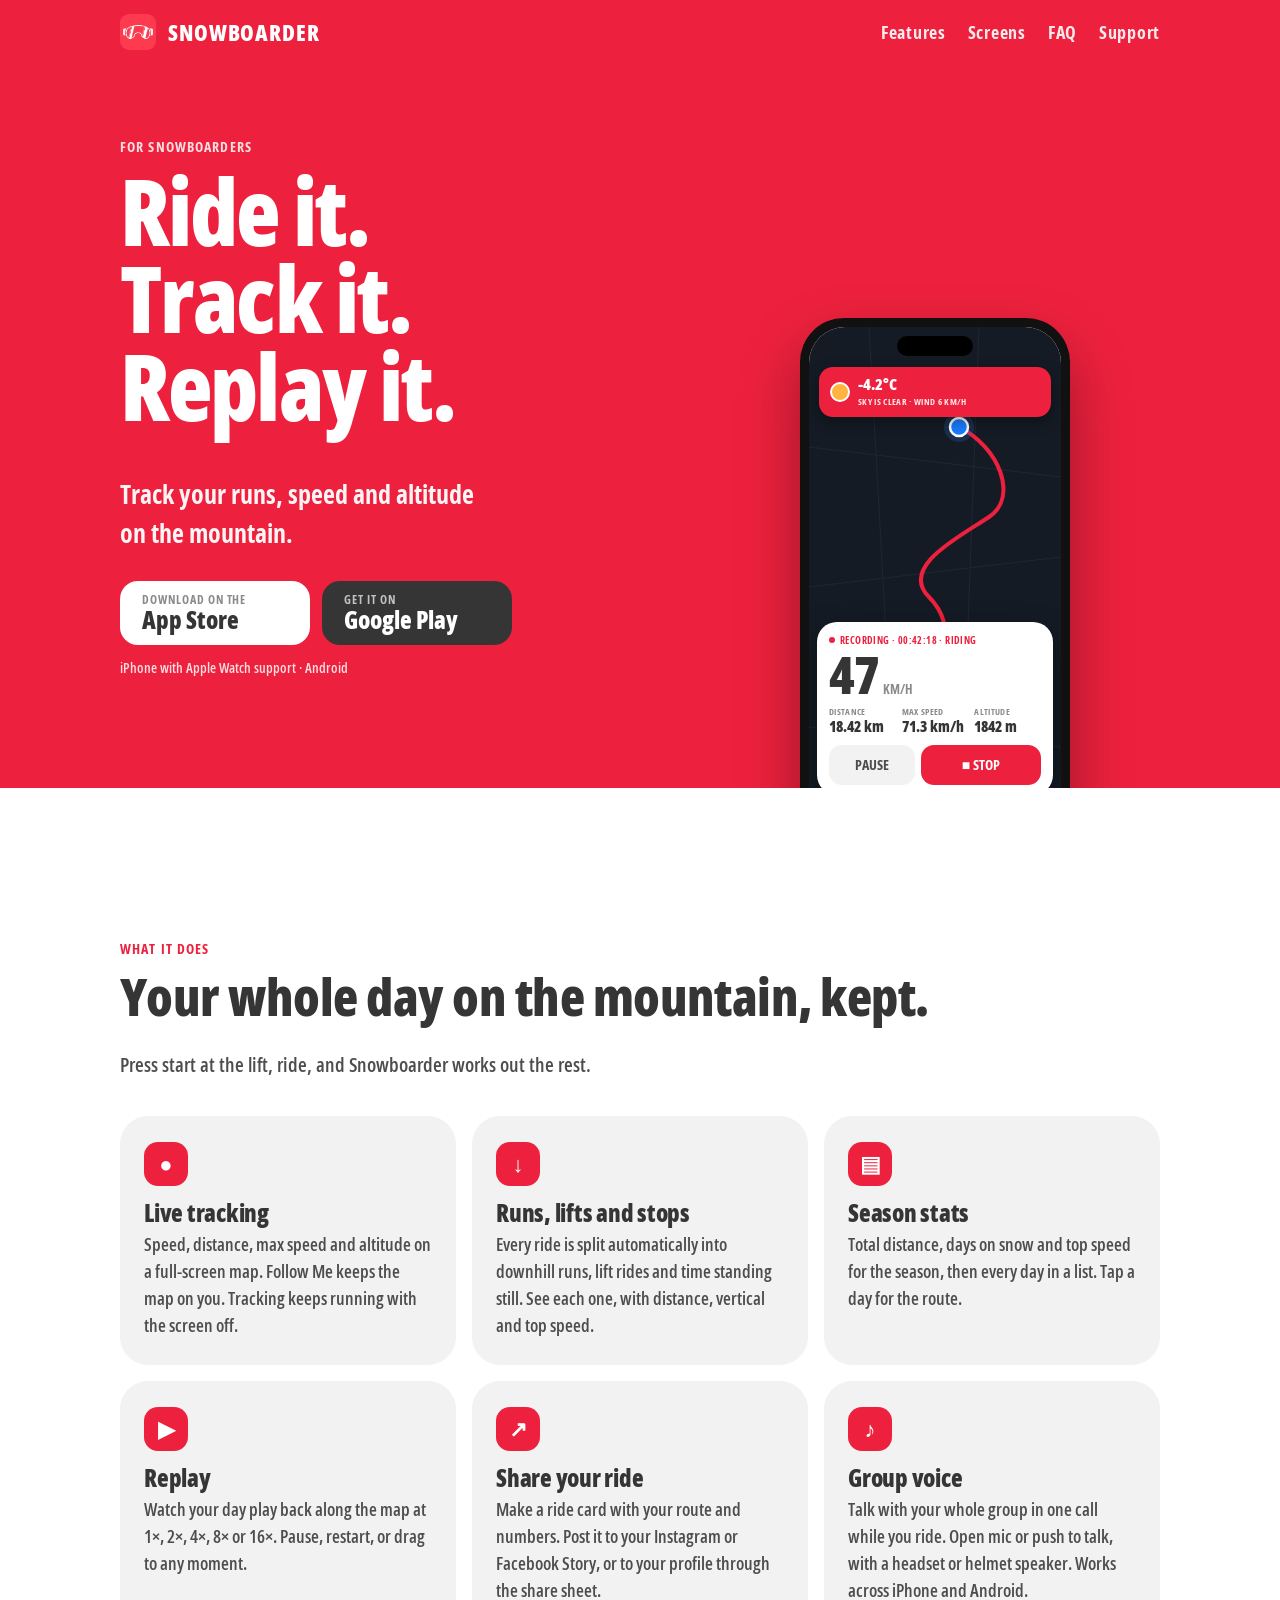
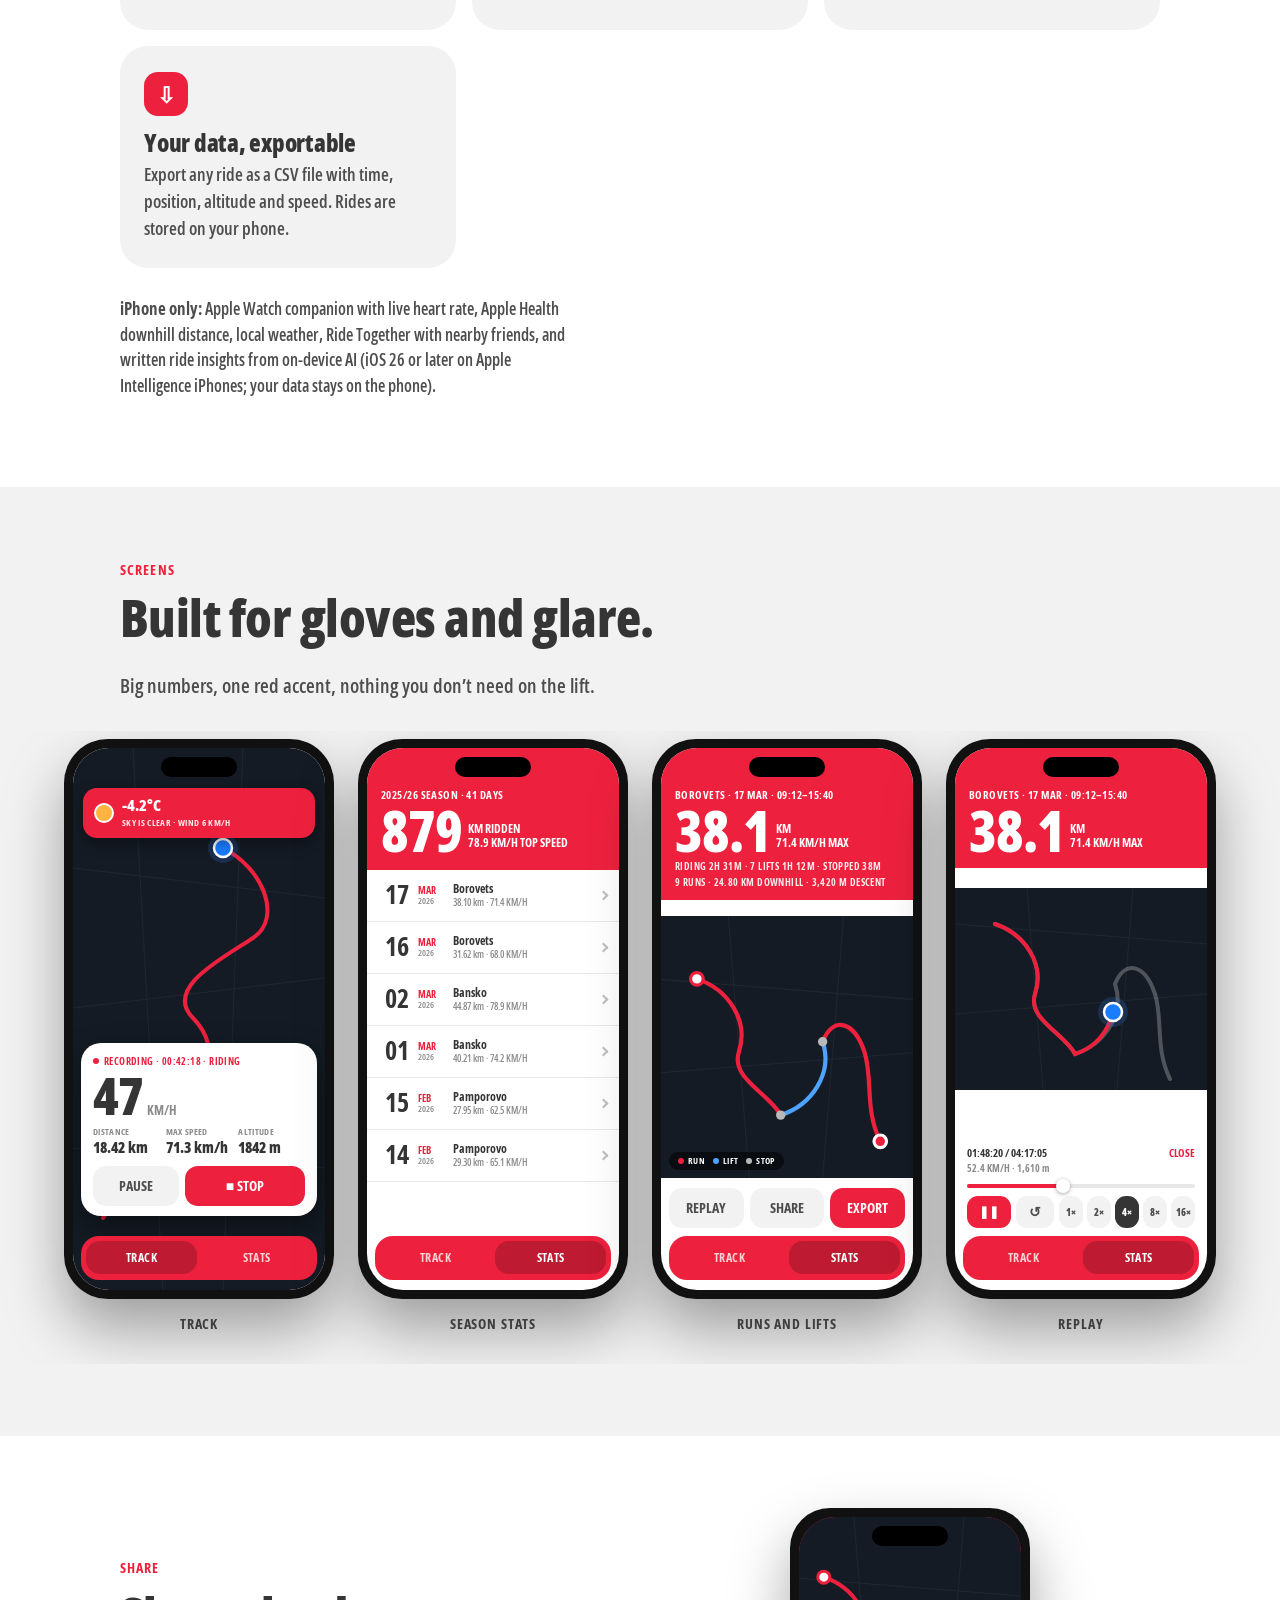
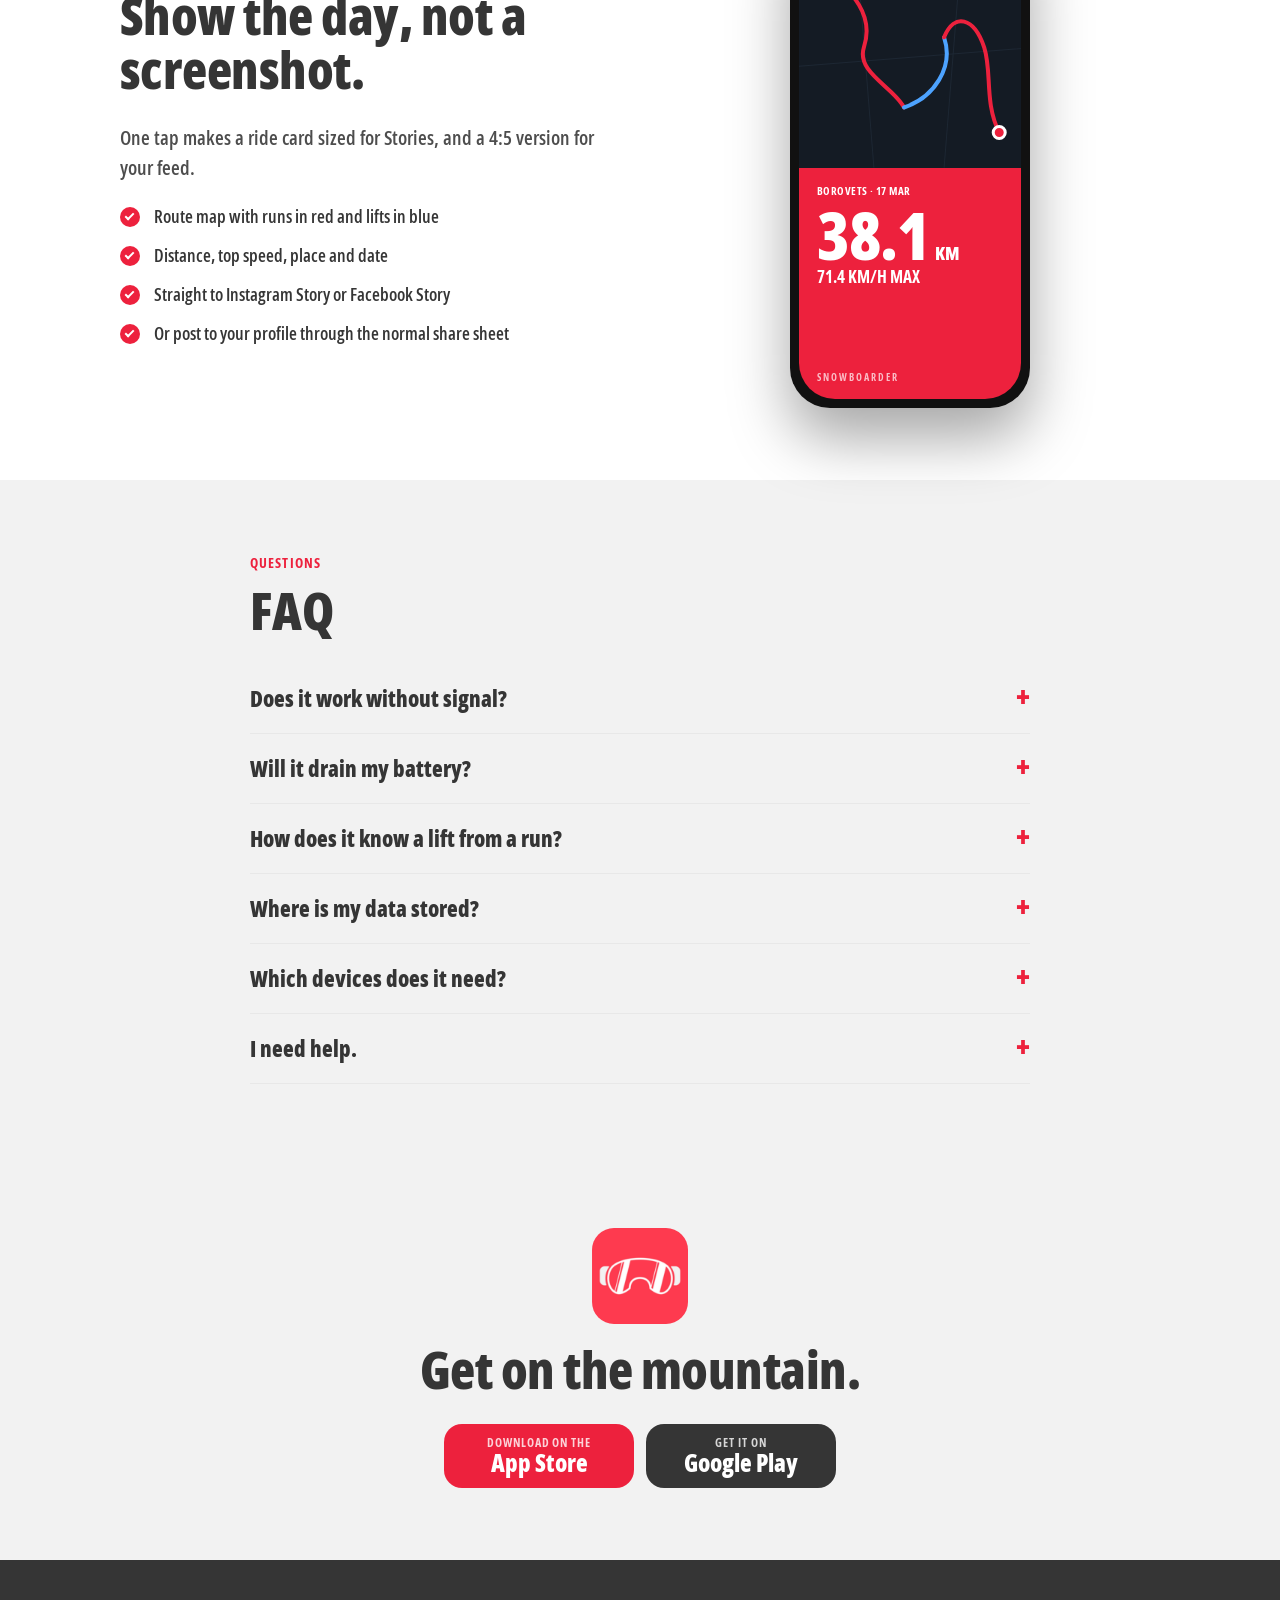
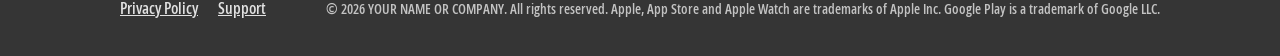
==== RiDelirium-Web/index.html @ 4c0af3f7 "Restructure into multi-platform layout - Move Snowoboarders to Snowoboarders-old - Add RiDelirium-An" ====
<!doctype html>
<html lang="en">
<head>
<meta charset="utf-8">
<meta name="viewport" content="width=device-width, initial-scale=1">
<title>Snowboarder — track your runs, speed and altitude</title>
<meta name="description" content="Track your runs, speed and altitude on the mountain. Live GPS tracking, automatic runs and lifts, season stats, ride replay and shareable ride cards for iPhone and Android.">
<meta name="theme-color" content="#ED213D">
<link rel="icon" type="image/png" href="assets/favicon.png">
<link rel="apple-touch-icon" href="assets/apple-touch-icon.png">
<meta property="og:title" content="Snowboarder — track your runs, speed and altitude">
<meta property="og:description" content="Track your runs, speed and altitude on the mountain. Live GPS tracking, automatic runs and lifts, season stats, ride replay and shareable ride cards for iPhone and Android.">
<meta property="og:image" content="assets/icon-512.png">
<link rel="stylesheet" href="css/style.css">
</head>
<body>
<a class="skip" href="#main">Skip to content</a>
<header class="site-header">
  <div class="wrap">
    <a class="brand" href="index.html"><img src="assets/icon-512.png" alt="" width="36" height="36">SNOWBOARDER</a>
    <nav class="nav" aria-label="Main">
      <a class="hide-sm" href="index.html#features">Features</a>
      <a class="hide-sm" href="index.html#screens">Screens</a>
      <a href="index.html#faq">FAQ</a>
      <a href="support.html">Support</a>
    </nav>
  </div>
</header>

<!-- TODO before publishing: replace APP_STORE_URL_HERE and GOOGLE_PLAY_URL_HERE (they appear twice each) and the owner name in the footer. -->
<main id="main">
<section class="hero" style="padding:0">
  <div class="wrap">
    <div class="hero-copy">
      <div class="kicker" style="color:#fff;opacity:.85">For snowboarders</div>
      <h1>Ride it.<br>Track it.<br>Replay it.</h1>
      <p class="lead">Track your runs, speed and altitude on the mountain.</p>
      <div class="stores">
        <a class="store" href="APP_STORE_URL_HERE"><small>Download on the</small><strong>App Store</strong></a>
        <a class="store dark" href="GOOGLE_PLAY_URL_HERE"><small>Get it on</small><strong>Google Play</strong></a>
      </div>
      <p class="note-soon">iPhone with Apple Watch support · Android</p>
    </div>
    <div class="hero-phone"><div class="phone" role="img" aria-label="Snowboarder Track screen: live speed, distance, max speed and altitude over a map of the route">
  <div class="screen">
    <div class="island"></div>
    <div class="m-map" style="inset:0">
      <svg viewBox="0 0 252 542" preserveAspectRatio="xMidYMid slice" aria-hidden="true">
        <g stroke="#1d2733" stroke-width="1" fill="none"><path d="M0,120 L252,150 M0,260 L252,230 M0,400 L252,420 M60,0 L90,542 M170,0 L150,542"/></g>
        <path d="M30,470 C60,430 40,390 90,370 C140,350 150,300 120,270 C90,240 150,210 180,190 C210,170 190,120 150,100" fill="none" stroke="#ED213D" stroke-width="4" stroke-linecap="round" stroke-linejoin="round"/>
        <circle cx="150" cy="100" r="15" fill="rgba(46,110,200,.25)"/><circle cx="150" cy="100" r="9" fill="#1A7CFF" stroke="#fff" stroke-width="2.5"/>
      </svg>
    </div>
    <div class="m-weather"><div class="sun"></div><div><b>-4.2°C</b><span>SKY IS CLEAR · WIND 6 KM/H</span></div></div>
    <div class="m-card">
      <div class="m-rec"><i></i>RECORDING · 00:42:18 · RIDING</div>
      <div class="m-speed">47<small>KM/H</small></div>
      <div class="m-cols"><div><span>DISTANCE</span><b>18.42 km</b></div><div><span>MAX SPEED</span><b>71.3 km/h</b></div><div><span>ALTITUDE</span><b>1842 m</b></div></div>
      <div class="m-btns"><div class="m-btn">PAUSE</div><div class="m-btn red">■ STOP</div></div>
    </div>
    <div class="m-tabbar"><div class="m-tab on">TRACK</div><div class="m-tab">STATS</div></div>
  </div>
</div></div>
  </div>
</section>

<section id="features" class="first-after-hero">
  <div class="wrap">
    <div class="kicker">What it does</div>
    <h2>Your whole day on the mountain, kept.</h2>
    <p class="sub">Press start at the lift, ride, and Snowboarder works out the rest.</p>
    <div class="features">
      <div class="card"><div class="ico">●</div><h3>Live tracking</h3><p>Speed, distance, max speed and altitude on a full-screen map. Follow Me keeps the map on you. Tracking keeps running with the screen off.</p></div>
      <div class="card"><div class="ico">↓</div><h3>Runs, lifts and stops</h3><p>Every ride is split automatically into downhill runs, lift rides and time standing still. See each one, with distance, vertical and top speed.</p></div>
      <div class="card"><div class="ico">▤</div><h3>Season stats</h3><p>Total distance, days on snow and top speed for the season, then every day in a list. Tap a day for the route.</p></div>
      <div class="card"><div class="ico">▶</div><h3>Replay</h3><p>Watch your day play back along the map at 1×, 2×, 4×, 8× or 16×. Pause, restart, or drag to any moment.</p></div>
      <div class="card"><div class="ico">↗</div><h3>Share your ride</h3><p>Make a ride card with your route and numbers. Post it to your Instagram or Facebook Story, or to your profile through the share sheet.</p></div>
      <div class="card"><div class="ico">♪</div><h3>Group voice</h3><p>Talk with your whole group in one call while you ride. Open mic or push to talk, with a headset or helmet speaker. Works across iPhone and Android.</p></div>
      <div class="card"><div class="ico">⇩</div><h3>Your data, exportable</h3><p>Export any ride as a CSV file with time, position, altitude and speed. Rides are stored on your phone.</p></div>
    </div>
    <p class="sub" style="margin-top:28px;font-size:17px"><strong>iPhone only:</strong> Apple Watch companion with live heart rate, Apple Health downhill distance, local weather, Ride Together with nearby friends, and written ride insights from on-device AI (iOS 26 or later on Apple Intelligence iPhones; your data stays on the phone).</p>
  </div>
</section>

<section id="screens" class="tinted">
  <div class="wrap">
    <div class="kicker">Screens</div>
    <h2>Built for gloves and glare.</h2>
    <p class="sub">Big numbers, one red accent, nothing you don’t need on the lift.</p>
  </div>
  <div class="gallery" style="margin-top:30px">
    <figure><div class="phone" role="img" aria-label="Snowboarder Track screen: live speed, distance, max speed and altitude over a map of the route">
  <div class="screen">
    <div class="island"></div>
    <div class="m-map" style="inset:0">
      <svg viewBox="0 0 252 542" preserveAspectRatio="xMidYMid slice" aria-hidden="true">
        <g stroke="#1d2733" stroke-width="1" fill="none"><path d="M0,120 L252,150 M0,260 L252,230 M0,400 L252,420 M60,0 L90,542 M170,0 L150,542"/></g>
        <path d="M30,470 C60,430 40,390 90,370 C140,350 150,300 120,270 C90,240 150,210 180,190 C210,170 190,120 150,100" fill="none" stroke="#ED213D" stroke-width="4" stroke-linecap="round" stroke-linejoin="round"/>
        <circle cx="150" cy="100" r="15" fill="rgba(46,110,200,.25)"/><circle cx="150" cy="100" r="9" fill="#1A7CFF" stroke="#fff" stroke-width="2.5"/>
      </svg>
    </div>
    <div class="m-weather"><div class="sun"></div><div><b>-4.2°C</b><span>SKY IS CLEAR · WIND 6 KM/H</span></div></div>
    <div class="m-card">
      <div class="m-rec"><i></i>RECORDING · 00:42:18 · RIDING</div>
      <div class="m-speed">47<small>KM/H</small></div>
      <div class="m-cols"><div><span>DISTANCE</span><b>18.42 km</b></div><div><span>MAX SPEED</span><b>71.3 km/h</b></div><div><span>ALTITUDE</span><b>1842 m</b></div></div>
      <div class="m-btns"><div class="m-btn">PAUSE</div><div class="m-btn red">■ STOP</div></div>
    </div>
    <div class="m-tabbar"><div class="m-tab on">TRACK</div><div class="m-tab">STATS</div></div>
  </div>
</div><figcaption>Track</figcaption></figure>
    <figure><div class="phone" role="img" aria-label="Snowboarder Stats screen: season total and a list of days">
  <div class="screen">
    <div class="island"></div>
    <div class="m-header"><div class="m-kicker">2025/26 Season · 41 Days</div>
      <div class="m-hero"><b>879</b><span>KM RIDDEN<br>78.9 KM/H TOP SPEED</span></div></div>
    <div class="m-row"><div class="d">17</div><div class="mo">MAR<em>2026</em></div><div class="nm">Borovets<em>38.10 km · 71.4 KM/H</em></div><div class="ch"></div></div>
    <div class="m-row"><div class="d">16</div><div class="mo">MAR<em>2026</em></div><div class="nm">Borovets<em>31.62 km · 68.0 KM/H</em></div><div class="ch"></div></div>
    <div class="m-row"><div class="d">02</div><div class="mo">MAR<em>2026</em></div><div class="nm">Bansko<em>44.87 km · 78.9 KM/H</em></div><div class="ch"></div></div>
    <div class="m-row"><div class="d">01</div><div class="mo">MAR<em>2026</em></div><div class="nm">Bansko<em>40.21 km · 74.2 KM/H</em></div><div class="ch"></div></div>
    <div class="m-row"><div class="d">15</div><div class="mo">FEB<em>2026</em></div><div class="nm">Pamporovo<em>27.95 km · 62.5 KM/H</em></div><div class="ch"></div></div>
    <div class="m-row"><div class="d">14</div><div class="mo">FEB<em>2026</em></div><div class="nm">Pamporovo<em>29.30 km · 65.1 KM/H</em></div><div class="ch"></div></div>
    <div class="m-tabbar"><div class="m-tab">TRACK</div><div class="m-tab on">STATS</div></div>
  </div>
</div><figcaption>Season stats</figcaption></figure>
    <figure><div class="phone" role="img" aria-label="Snowboarder Daily stats screen: the day's route with runs in red, lifts in blue and stops in grey">
  <div class="screen">
    <div class="island"></div>
    <div class="m-header" style="padding-bottom:12px"><div class="m-kicker">Borovets · 17 Mar · 09:12–15:40</div>
      <div class="m-hero"><b>38.1</b><span>KM<br>71.4 KM/H MAX</span></div>
      <div class="m-line">RIDING 2H 31M · 7 LIFTS 1H 12M · STOPPED 38M</div>
      <div class="m-line">9 RUNS · 24.80 km DOWNHILL · 3,420 m DESCENT</div></div>
    <div class="m-map" style="top:168px;bottom:112px"><svg viewBox="0 0 252 250" preserveAspectRatio="xMidYMid slice" aria-hidden="true">
  <g stroke="#1d2733" stroke-width="1" fill="none"><path d="M0,60 L252,80 M0,150 L252,130 M70,0 L90,250 M180,0 L160,250"/></g>
  <path d="M40,60 C70,70 90,100 80,130 C72,155 110,170 120,190" fill="none" stroke="#ED213D" stroke-width="4" stroke-linecap="round"/>
  <path d="M120,190 C150,180 170,150 160,120" fill="none" stroke="#4DA3FF" stroke-width="4" stroke-linecap="round"/>
  <path d="M160,120 C175,100 200,90 205,60 C208,40 215,30 225,28" fill="none" stroke="#4DA3FF" stroke-width="4" stroke-linecap="round" opacity=".0"/>
  <path d="M160,120 C170,95 190,100 200,130 C208,155 200,185 215,215" fill="none" stroke="#ED213D" stroke-width="4" stroke-linecap="round"/>
  <circle cx="120" cy="190" r="4.5" fill="#B8B8B8"/><circle cx="160" cy="120" r="4.5" fill="#B8B8B8"/>
  <circle cx="40" cy="60" r="6" fill="#fff" stroke="#ED213D" stroke-width="3"/><circle cx="215" cy="215" r="6" fill="#ED213D" stroke="#fff" stroke-width="3"/>
</svg>
      <div class="m-legend"><span><i style="background:#ED213D"></i>RUN</span><span><i style="background:#4DA3FF"></i>LIFT</span><span><i style="background:#B8B8B8"></i>STOP</span></div></div>
    <div class="m-btns" style="position:absolute;left:8px;right:8px;bottom:62px"><div class="m-btn">REPLAY</div><div class="m-btn">SHARE</div><div class="m-btn red" style="flex:1">EXPORT</div></div>
    <div class="m-tabbar"><div class="m-tab">TRACK</div><div class="m-tab on">STATS</div></div>
  </div>
</div><figcaption>Runs and lifts</figcaption></figure>
    <figure><div class="phone" role="img" aria-label="Snowboarder Replay: a rider dot moving along the route with play, restart, a time slider and 1x 2x 4x 8x 16x speed buttons">
  <div class="screen">
    <div class="island"></div>
    <div class="m-header" style="padding-bottom:12px"><div class="m-kicker">Borovets · 17 Mar · 09:12–15:40</div>
      <div class="m-hero"><b>38.1</b><span>KM<br>71.4 KM/H MAX</span></div></div>
    <div class="m-map" style="top:140px;bottom:200px">
      <svg viewBox="0 0 252 250" preserveAspectRatio="xMidYMid slice" aria-hidden="true">
        <g stroke="#1d2733" stroke-width="1" fill="none"><path d="M0,60 L252,80 M0,150 L252,130 M70,0 L90,250 M180,0 L160,250"/></g>
        <path d="M40,60 C70,70 90,100 80,130 C72,155 110,170 120,190 C150,180 170,150 160,120 C170,95 190,100 200,130 C208,155 200,185 215,215" fill="none" stroke="#fff" stroke-opacity=".25" stroke-width="4" stroke-linecap="round"/>
        <path d="M40,60 C70,70 90,100 80,130 C72,155 110,170 120,190 C140,184 153,168 158,148" fill="none" stroke="#ED213D" stroke-width="4" stroke-linecap="round"/>
        <circle cx="158" cy="148" r="15" fill="rgba(46,110,200,.25)"/><circle cx="158" cy="148" r="9" fill="#1A7CFF" stroke="#fff" stroke-width="2.5"/>
      </svg></div>
    <div style="position:absolute;left:12px;right:12px;bottom:62px">
      <div class="m-time"><span>01:48:20 / 04:17:05</span><span style="color:var(--red)">CLOSE</span></div>
      <div style="color:var(--secondary);font-weight:700;font-size:10px;margin-top:3px">52.4 KM/H · 1,610 m</div>
      <div class="m-slider"></div>
      <div class="m-play"><div class="p">❚❚</div><div class="r">↺</div>
        <div class="m-chips"><span>1×</span><span>2×</span><span class="on">4×</span><span>8×</span><span>16×</span></div></div>
    </div>
    <div class="m-tabbar"><div class="m-tab">TRACK</div><div class="m-tab on">STATS</div></div>
  </div>
</div><figcaption>Replay</figcaption></figure>
  </div>
</section>

<section>
  <div class="wrap split">
    <div>
      <div class="kicker">Share</div>
      <h2>Show the day, not a screenshot.</h2>
      <p class="sub">One tap makes a ride card sized for Stories, and a 4:5 version for your feed.</p>
      <ul class="checks">
        <li>Route map with runs in red and lifts in blue</li>
        <li>Distance, top speed, place and date</li>
        <li>Straight to Instagram Story or Facebook Story</li>
        <li>Or post to your profile through the normal share sheet</li>
      </ul>
    </div>
    <div class="split-media"><div class="phone sm" role="img" aria-label="A shareable ride card: route map on top, distance and top speed on a red panel">
  <div class="screen" style="background:var(--red)">
    <div class="island"></div>
    <div class="m-map" style="top:0;height:52%">
      <svg viewBox="0 0 252 250" preserveAspectRatio="xMidYMid slice" aria-hidden="true">
        <g stroke="#1d2733" stroke-width="1" fill="none"><path d="M0,60 L252,80 M0,150 L252,130 M70,0 L90,250 M180,0 L160,250"/></g>
        <path d="M40,60 C70,70 90,100 80,130 C72,155 110,170 120,190" fill="none" stroke="#ED213D" stroke-width="4" stroke-linecap="round"/>
        <path d="M120,190 C150,180 170,150 160,120" fill="none" stroke="#4DA3FF" stroke-width="4" stroke-linecap="round"/>
        <path d="M160,120 C170,95 190,100 200,130 C208,155 200,185 215,215" fill="none" stroke="#ED213D" stroke-width="4" stroke-linecap="round"/>
        <circle cx="40" cy="60" r="6" fill="#fff" stroke="#ED213D" stroke-width="3"/><circle cx="215" cy="215" r="6" fill="#ED213D" stroke="#fff" stroke-width="3"/>
      </svg></div>
    <div style="position:absolute;left:0;right:0;bottom:0;top:52%;padding:16px 18px;color:#fff">
      <div style="font-weight:700;font-size:11px;letter-spacing:.04em">BOROVETS · 17 MAR</div>
      <div style="font-weight:800;font-size:66px;line-height:1;letter-spacing:-.02em;margin-top:4px">38.1<small style="font-size:18px;margin-left:6px;letter-spacing:0">KM</small></div>
      <div style="font-weight:700;font-size:17px">71.4 KM/H MAX</div>
      <div style="position:absolute;left:18px;bottom:16px;font-weight:700;font-size:10px;letter-spacing:.2em;opacity:.7">SNOWBOARDER</div>
    </div>
  </div>
</div></div>
  </div>
</section>

<section id="faq" class="tinted">
  <div class="wrap faq" style="max-width:820px">
    <div class="kicker">Questions</div>
    <h2>FAQ</h2>
    <details><summary>Does it work without signal?</summary><p>Yes. GPS tracking and recording don’t need a data connection, so rides are saved even high on the mountain. Map images, weather and place names do need a connection to load.</p></details>
    <details><summary>Will it drain my battery?</summary><p>GPS tracking uses power, more so in the cold. For a full day, start with a charged phone, keep it in an inner pocket, and use low power mode if you like. Tracking only runs while you are recording a ride.</p></details>
    <details><summary>How does it know a lift from a run?</summary><p>It looks at your altitude and speed. Going down at speed is a run, going up is a lift, and barely moving is a stop. A quick pause or a flat stretch doesn’t split a run in two. Very short or tiny segments are folded into their neighbours.</p></details>
    <details><summary>Where is my data stored?</summary><p>Your rides are stored on your phone. See the <a href="privacy.html">Privacy Policy</a> for exactly what is collected, what leaves your device, and how to delete it.</p></details>
    <details><summary>Which devices does it need?</summary><p>iPhone with iOS 17 or later (Apple Watch is optional), or an Android phone with Android 12 or later.</p></details>
    <details><summary>I need help.</summary><p>Visit the <a href="support.html">Support page</a>.</p></details>
  </div>
</section>

<section class="cta">
  <div class="wrap">
    <img src="assets/icon-512.png" alt="Snowboarder app icon" width="96" height="96" style="margin:0 auto 18px;border-radius:22px">
    <h2>Get on the mountain.</h2>
    <div class="stores">
        <a class="store" href="APP_STORE_URL_HERE"><small>Download on the</small><strong>App Store</strong></a>
        <a class="store dark" href="GOOGLE_PLAY_URL_HERE"><small>Get it on</small><strong>Google Play</strong></a>
      </div>
  </div>
</section>
</main>
<footer class="site-footer">
  <div class="wrap">
    <div>
      <a href="privacy.html">Privacy Policy</a><a href="support.html">Support</a>
    </div>
    <small>© <span id="year">2026</span> YOUR NAME OR COMPANY. All rights reserved. Apple, App Store and Apple Watch are trademarks of Apple Inc. Google Play is a trademark of Google LLC.</small>
  </div>
</footer>
<script>document.getElementById("year").textContent = new Date().getFullYear();</script>
</body>
</html>
---- RiDelirium-Web/css/style.css ----
/* Snowboarder — marketing site. Plain CSS, no build step. Tokens come from the app's design handoff. */

@font-face { font-family: "Open Sans Condensed"; font-weight: 600; font-display: swap;
  src: url("../assets/fonts/OpenSans-CondensedSemiBold.ttf") format("truetype"); }
@font-face { font-family: "Open Sans Condensed"; font-weight: 700; font-display: swap;
  src: url("../assets/fonts/OpenSans-CondensedBold.ttf") format("truetype"); }
@font-face { font-family: "Open Sans Condensed"; font-weight: 800; font-display: swap;
  src: url("../assets/fonts/OpenSans-CondensedExtraBold.ttf") format("truetype"); }

:root {
  --red: #ED213D;
  --charcoal: #353535;
  --secondary: #8A8A8A;
  --grey: #F2F2F2;
  --grey-text: #4D4D4D;
  --divider: #E8E8E8;
  --map: #141B24;
  --sun: #FFB340;
  --lift: #4DA3FF;
  --still: #B8B8B8;
  --user: #1A7CFF;
  --radius: 20px;
  --max: 1080px;
  --font: "Open Sans Condensed", "Arial Narrow", "Helvetica Neue", Arial, sans-serif;
}

*, *::before, *::after { box-sizing: border-box; }
html { scroll-behavior: smooth; -webkit-text-size-adjust: 100%; }
body { margin: 0; font-family: var(--font); font-weight: 600; color: var(--charcoal); background: #fff; line-height: 1.5; font-size: 18px; }
img { max-width: 100%; display: block; }
a { color: var(--red); }
h1, h2, h3 { font-weight: 800; line-height: 1.05; margin: 0 0 .5em; letter-spacing: -.01em; }
p { margin: 0 0 1em; }
.wrap { max-width: var(--max); margin: 0 auto; padding: 0 20px; }
.kicker { font-weight: 700; letter-spacing: .08em; text-transform: uppercase; font-size: 14px; color: var(--red); margin-bottom: 10px; }
.skip { position: absolute; left: -999px; }
.skip:focus { left: 12px; top: 12px; background: #fff; padding: 8px 12px; z-index: 10; }

/* ---------- Header ---------- */
.site-header { background: var(--red); color: #fff; }
.site-header .wrap { display: flex; align-items: center; justify-content: space-between; height: 64px; }
.brand { display: flex; align-items: center; gap: 12px; color: #fff; text-decoration: none; font-weight: 800; font-size: 22px; letter-spacing: .04em; }
.brand img { width: 36px; height: 36px; border-radius: 9px; }
.nav { display: flex; gap: 22px; }
.nav a { color: #fff; text-decoration: none; font-weight: 700; letter-spacing: .04em; opacity: .9; }
.nav a:hover, .nav a:focus-visible { opacity: 1; text-decoration: underline; }
@media (max-width: 560px) { .nav a.hide-sm { display: none; } .nav { gap: 16px; } }

/* ---------- Hero ---------- */
.hero { background: var(--red); color: #fff; overflow: hidden; }
.hero .wrap { display: grid; gap: 40px; padding-top: 40px; padding-bottom: 0; align-items: end; }
.hero-copy { padding-bottom: 40px; }
.hero h1 { font-size: clamp(48px, 9vw, 92px); letter-spacing: -.02em; line-height: .95; }
.hero p.lead { font-size: clamp(20px, 3vw, 26px); font-weight: 700; max-width: 30ch; opacity: .95; }
.hero-phone { justify-self: center; margin-bottom: -90px; }
@media (min-width: 860px) {
  .hero .wrap { grid-template-columns: 1.1fr .9fr; padding-top: 72px; }
  .hero-copy { padding-bottom: 96px; }
}

/* ---------- Store buttons ---------- */
.stores { display: flex; flex-wrap: wrap; gap: 12px; margin-top: 28px; }
.store { display: inline-flex; flex-direction: column; justify-content: center; min-width: 190px; height: 64px; padding: 0 22px; border-radius: 18px;
  background: #fff; color: var(--charcoal); text-decoration: none; transition: transform .12s, filter .12s; }
.store small { font-size: 12px; font-weight: 700; letter-spacing: .08em; color: var(--secondary); text-transform: uppercase; line-height: 1.1; }
.store strong { font-size: 24px; font-weight: 800; line-height: 1.1; }
.store:hover { transform: translateY(-2px); }
.store:active { filter: brightness(.95); }
.store.dark { background: var(--charcoal); color: #fff; }
.store.dark small { color: rgba(255,255,255,.7); }
.cta .store { background: var(--red); color: #fff; }
.cta .store small { color: rgba(255,255,255,.8); }
.cta .store.dark { background: var(--charcoal); }
.note-soon { font-size: 14px; opacity: .85; margin-top: 12px; }

/* ---------- Sections ---------- */
section { padding: 72px 0; }
section.tinted { background: var(--grey); }
section h2 { font-size: clamp(34px, 5vw, 52px); }
.sub { color: var(--grey-text); font-weight: 600; max-width: 56ch; font-size: 20px; }
.first-after-hero { padding-top: 150px; }

.features { display: grid; gap: 16px; margin-top: 36px; grid-template-columns: repeat(auto-fit, minmax(300px, 1fr)); }
.card { background: #fff; border-radius: 28px; padding: 26px 24px; box-shadow: 0 14px 40px rgba(0,0,0,.08); }
section:not(.tinted) .card { background: var(--grey); box-shadow: none; }
.card .ico { width: 44px; height: 44px; border-radius: 14px; background: var(--red); color: #fff; display: grid; place-items: center; font-size: 22px; font-weight: 800; margin-bottom: 14px; }
.card h3 { font-size: 24px; margin-bottom: 6px; }
.card p { margin: 0; color: var(--grey-text); }

.split { display: grid; gap: 40px; align-items: center; }
@media (min-width: 860px) { .split { grid-template-columns: 1fr 1fr; } .split.flip .split-media { order: -1; } }
.split-media { display: flex; justify-content: center; gap: 18px; }
.checks { list-style: none; padding: 0; margin: 20px 0 0; }
.checks li { padding-left: 34px; position: relative; margin-bottom: 12px; }
.checks li::before { content: ""; position: absolute; left: 0; top: 4px; width: 20px; height: 20px; border-radius: 50%; background: var(--red); }
.checks li::after { content: ""; position: absolute; left: 7px; top: 8px; width: 5px; height: 9px; border: solid #fff; border-width: 0 2.5px 2.5px 0; transform: rotate(45deg); }

.gallery { display: flex; gap: 24px; overflow-x: auto; padding: 8px 20px 30px; scroll-snap-type: x mandatory; justify-content: flex-start; -webkit-overflow-scrolling: touch; }
.gallery > figure { margin: 0; flex: 0 0 auto; scroll-snap-align: center; text-align: center; }
.gallery figcaption { margin-top: 14px; font-weight: 700; letter-spacing: .06em; text-transform: uppercase; font-size: 14px; color: var(--grey-text); }
@media (min-width: 1200px) { .gallery { justify-content: center; } }

.faq details { border-bottom: 1px solid var(--divider); padding: 18px 0; }
.faq summary { cursor: pointer; font-weight: 800; font-size: 22px; list-style: none; display: flex; justify-content: space-between; gap: 16px; }
.faq summary::-webkit-details-marker { display: none; }
.faq summary::after { content: "+"; color: var(--red); font-size: 28px; line-height: 1; }
.faq details[open] summary::after { content: "–"; }
.faq details p { margin: 12px 0 0; color: var(--grey-text); max-width: 64ch; }

.cta { text-align: center; background: var(--grey); }
.cta .stores { justify-content: center; }

/* ---------- Footer ---------- */
.site-footer { background: var(--charcoal); color: #fff; padding: 36px 0; font-size: 16px; }
.site-footer .wrap { display: flex; flex-wrap: wrap; gap: 14px 28px; justify-content: space-between; align-items: center; }
.site-footer a { color: #fff; opacity: .85; margin-right: 20px; }
.site-footer small { opacity: .7; font-size: 14px; }

/* ---------- Document pages (privacy, support) ---------- */
.doc-hero { background: var(--red); color: #fff; padding: 44px 0 36px; }
.doc-hero h1 { font-size: clamp(40px, 7vw, 64px); margin: 0; }
.doc-hero p { margin: 10px 0 0; font-weight: 700; opacity: .9; }
.doc { padding: 48px 0 72px; }
.doc .wrap { max-width: 760px; }
.doc h2 { font-size: 30px; margin-top: 2em; }
.doc h3 { font-size: 22px; margin-top: 1.4em; }
.doc ul { padding-left: 22px; }
.doc li { margin-bottom: 6px; }
.doc table { width: 100%; border-collapse: collapse; margin: 16px 0 24px; font-size: 17px; }
.doc th, .doc td { text-align: left; vertical-align: top; padding: 10px 12px; border-bottom: 1px solid var(--divider); }
.doc th { font-weight: 800; background: var(--grey); }
.doc .table-wrap { overflow-x: auto; }
.callout { background: var(--grey); border-radius: 20px; padding: 18px 20px; margin: 20px 0; }
.todo { background: #FFF4D6; border: 1px dashed var(--sun); border-radius: 12px; padding: 10px 14px; font-size: 15px; margin: 16px 0; }

/* ---------- Phone mockups (HTML/CSS stand-ins for screenshots) ---------- */
.phone { width: 270px; height: 560px; border-radius: 44px; background: #111; padding: 9px; box-shadow: 0 30px 60px rgba(0,0,0,.35); flex: 0 0 auto; position: relative; }
.phone.sm { width: 240px; height: 500px; border-radius: 40px; }
.screen { text-align: left; width: 100%; height: 100%; border-radius: 36px; overflow: hidden; position: relative; background: #fff; font-size: 12px; line-height: 1.2; color: var(--charcoal); }
.island { position: absolute; top: 9px; left: 50%; width: 76px; height: 20px; margin-left: -38px; border-radius: 12px; background: #000; z-index: 5; }
.m-header { background: var(--red); color: #fff; padding: 40px 14px 14px; }
.m-kicker { font-weight: 700; letter-spacing: .04em; font-size: 11px; text-transform: uppercase; }
.m-hero { display: flex; align-items: flex-end; gap: 6px; margin-top: 4px; }
.m-hero b { font-size: 56px; font-weight: 800; line-height: .9; letter-spacing: -.02em; }
.m-hero span { font-weight: 700; font-size: 12px; padding-bottom: 5px; line-height: 1.2; }
.m-line { font-weight: 700; font-size: 10px; letter-spacing: .04em; opacity: .9; margin-top: 4px; text-transform: uppercase; }
.m-map { background: var(--map); position: absolute; left: 0; right: 0; }
.m-map svg { width: 100%; height: 100%; display: block; }
.m-card { position: absolute; left: 8px; right: 8px; bottom: 74px; background: #fff; border-radius: 20px; padding: 12px 12px 10px; box-shadow: 0 10px 28px rgba(0,0,0,.4); }
.m-rec { color: var(--red); font-weight: 700; font-size: 10px; letter-spacing: .04em; display: flex; align-items: center; gap: 5px; }
.m-rec i { width: 6px; height: 6px; border-radius: 50%; background: var(--red); display: inline-block; }
.m-speed { font-size: 52px; font-weight: 800; line-height: .95; letter-spacing: -.02em; margin: 3px 0 8px; }
.m-speed small { font-size: 13px; color: var(--secondary); font-weight: 700; letter-spacing: 0; margin-left: 4px; }
.m-cols { display: grid; grid-template-columns: repeat(3, 1fr); gap: 6px; margin-bottom: 10px; }
.m-cols span { display: block; font-size: 8.5px; letter-spacing: .04em; color: var(--secondary); font-weight: 700; }
.m-cols b { font-size: 15px; font-weight: 800; white-space: nowrap; }
.m-btns { display: flex; gap: 6px; }
.m-btn { height: 40px; border-radius: 13px; display: grid; place-items: center; font-weight: 700; font-size: 14px; background: var(--grey); color: var(--grey-text); flex: 1; }
.m-btn.red { background: var(--red); color: #fff; flex: 1.4; }
.m-tabbar { position: absolute; left: 8px; right: 8px; bottom: 10px; height: 44px; background: var(--red); border-radius: 18px; display: flex; align-items: center; gap: 4px; padding: 0 5px; color: #fff; font-weight: 700; font-size: 12px; letter-spacing: .03em; }
.m-tab { flex: 1; height: 33px; border-radius: 14px; display: grid; place-items: center; opacity: .8; }
.m-tab.on { background: rgba(0,0,0,.2); opacity: 1; }
.m-weather { position: absolute; top: 40px; left: 10px; right: 10px; background: var(--red); color: #fff; border-radius: 14px; padding: 8px 11px; display: flex; gap: 8px; align-items: center; box-shadow: 0 5px 14px rgba(0,0,0,.35); }
.m-weather .sun { width: 20px; height: 20px; border-radius: 50%; background: var(--sun); border: 2px solid #fff; flex: 0 0 auto; }
.m-weather b { font-size: 16px; font-weight: 800; display: block; }
.m-weather span { font-size: 8.5px; font-weight: 700; letter-spacing: .04em; opacity: .9; }
.m-row { display: flex; align-items: center; gap: 9px; height: 52px; padding: 0 12px; border-bottom: 1px solid var(--divider); }
.m-row .d { font-size: 26px; font-weight: 700; width: 30px; text-align: right; }
.m-row .mo { width: 26px; font-size: 10px; font-weight: 700; color: var(--red); line-height: 1.2; }
.m-row .mo em { display: block; font-style: normal; color: var(--secondary); font-size: 9px; font-weight: 600; }
.m-row .nm { flex: 1; font-size: 12px; font-weight: 700; line-height: 1.25; }
.m-row .nm em { display: block; font-style: normal; color: var(--secondary); font-size: 10px; font-weight: 600; }
.m-row .ch { width: 7px; height: 7px; border: solid var(--chevron, #BDBDBD); border-width: 2px 2px 0 0; transform: rotate(45deg); }
.m-legend { position: absolute; left: 8px; bottom: 8px; background: rgba(0,0,0,.55); color: #fff; border-radius: 99px; padding: 4px 9px; font-size: 8.5px; font-weight: 700; letter-spacing: .04em; display: flex; gap: 8px; }
.m-legend i { display: inline-block; width: 6px; height: 6px; border-radius: 50%; margin-right: 4px; }
.m-chips { display: flex; gap: 4px; margin-top: 8px; }
.m-chips span { flex: 1; height: 32px; border-radius: 11px; display: grid; place-items: center; background: var(--grey); color: var(--grey-text); font-weight: 800; font-size: 12px; }
.m-chips span.on { background: var(--charcoal); color: #fff; }
.m-slider { height: 4px; border-radius: 4px; background: var(--divider); margin: 10px 0 4px; position: relative; }
.m-slider::before { content: ""; position: absolute; left: 0; top: 0; bottom: 0; width: 42%; border-radius: 4px; background: var(--red); }
.m-slider::after { content: ""; position: absolute; left: 42%; top: -5px; width: 14px; height: 14px; margin-left: -7px; border-radius: 50%; background: #fff; box-shadow: 0 1px 4px rgba(0,0,0,.35); }
.m-time { display: flex; justify-content: space-between; font-weight: 700; font-size: 11px; }
.m-time span:last-child { color: var(--secondary); }
.m-play { display: flex; gap: 5px; margin-top: 8px; }
.m-play .p { width: 44px; height: 32px; border-radius: 11px; background: var(--red); color: #fff; display: grid; place-items: center; font-size: 12px; }
.m-play .r { width: 38px; height: 32px; border-radius: 11px; background: var(--grey); display: grid; place-items: center; color: var(--grey-text); font-size: 14px; }
.m-play .m-chips { margin: 0; flex: 1; }
.m-play .m-chips span { height: 32px; font-size: 10px; }

@media (prefers-reduced-motion: reduce) { html { scroll-behavior: auto; } .store { transition: none; } }
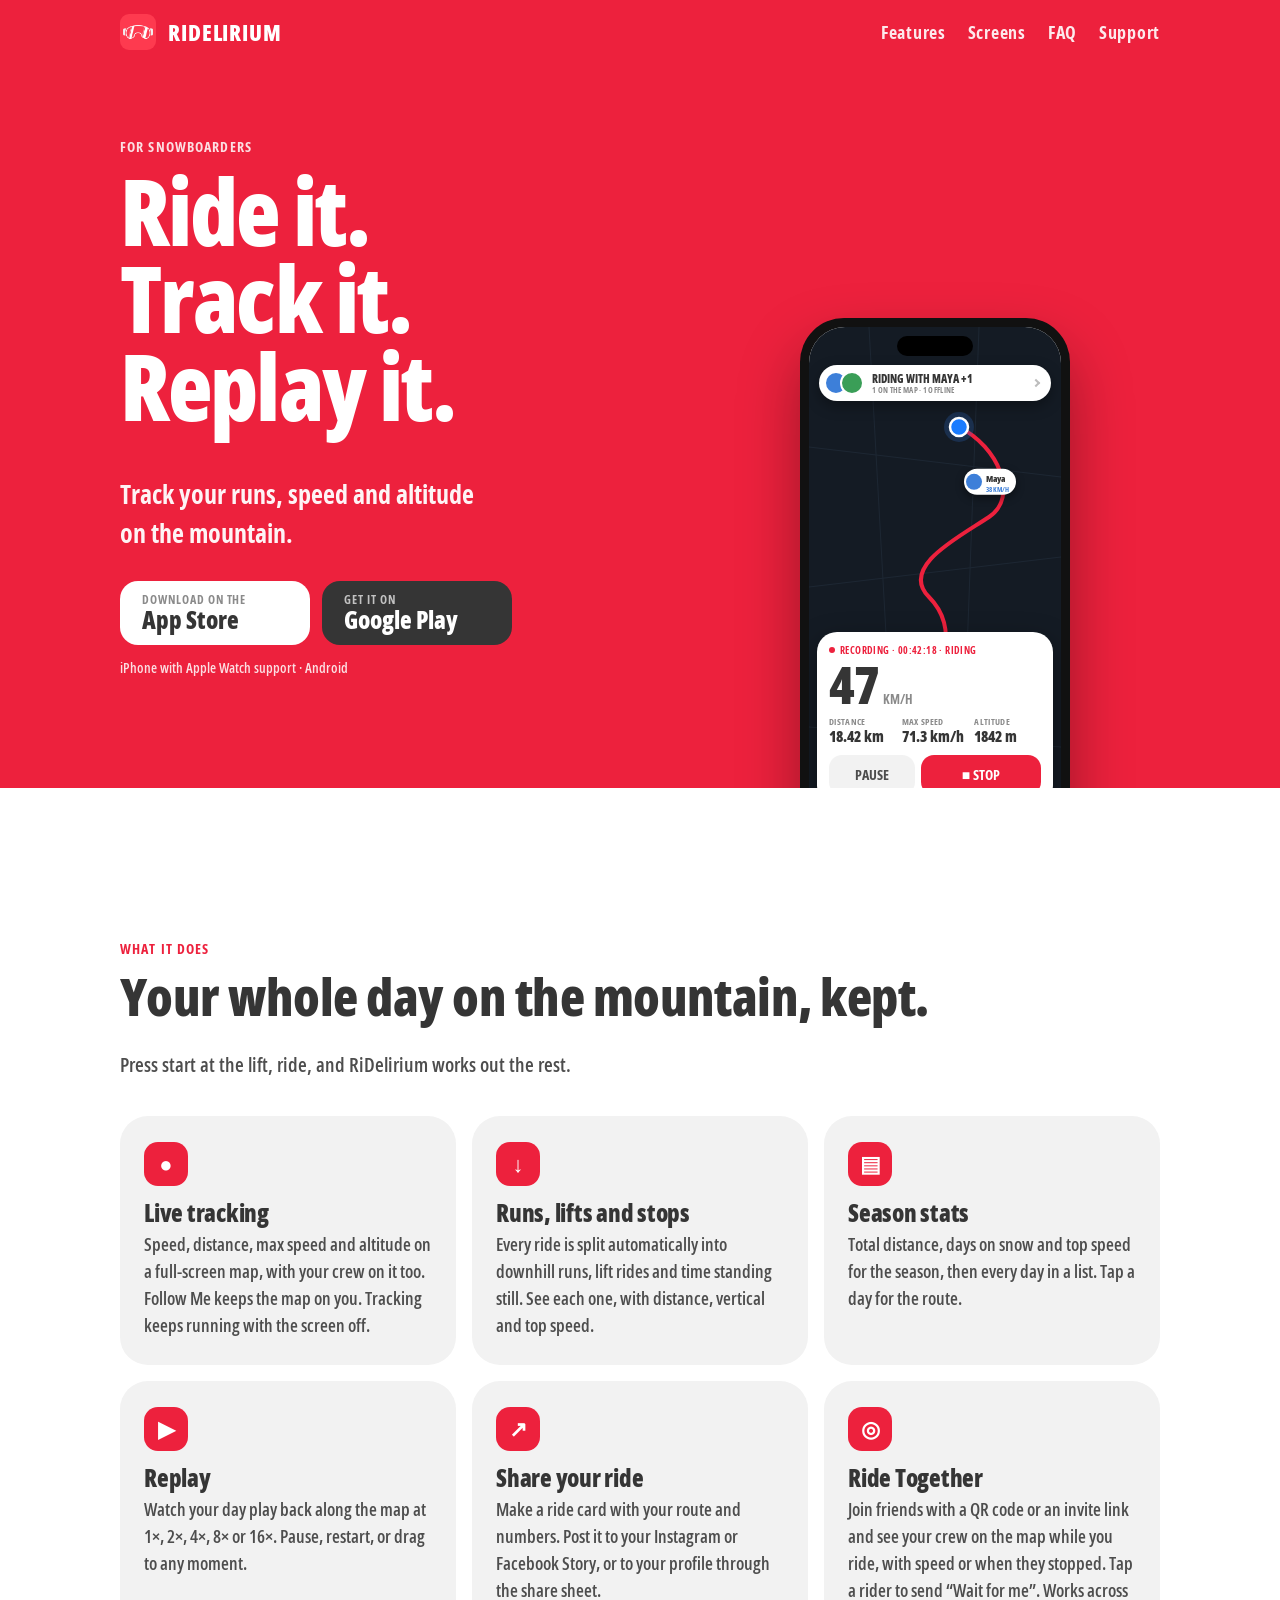
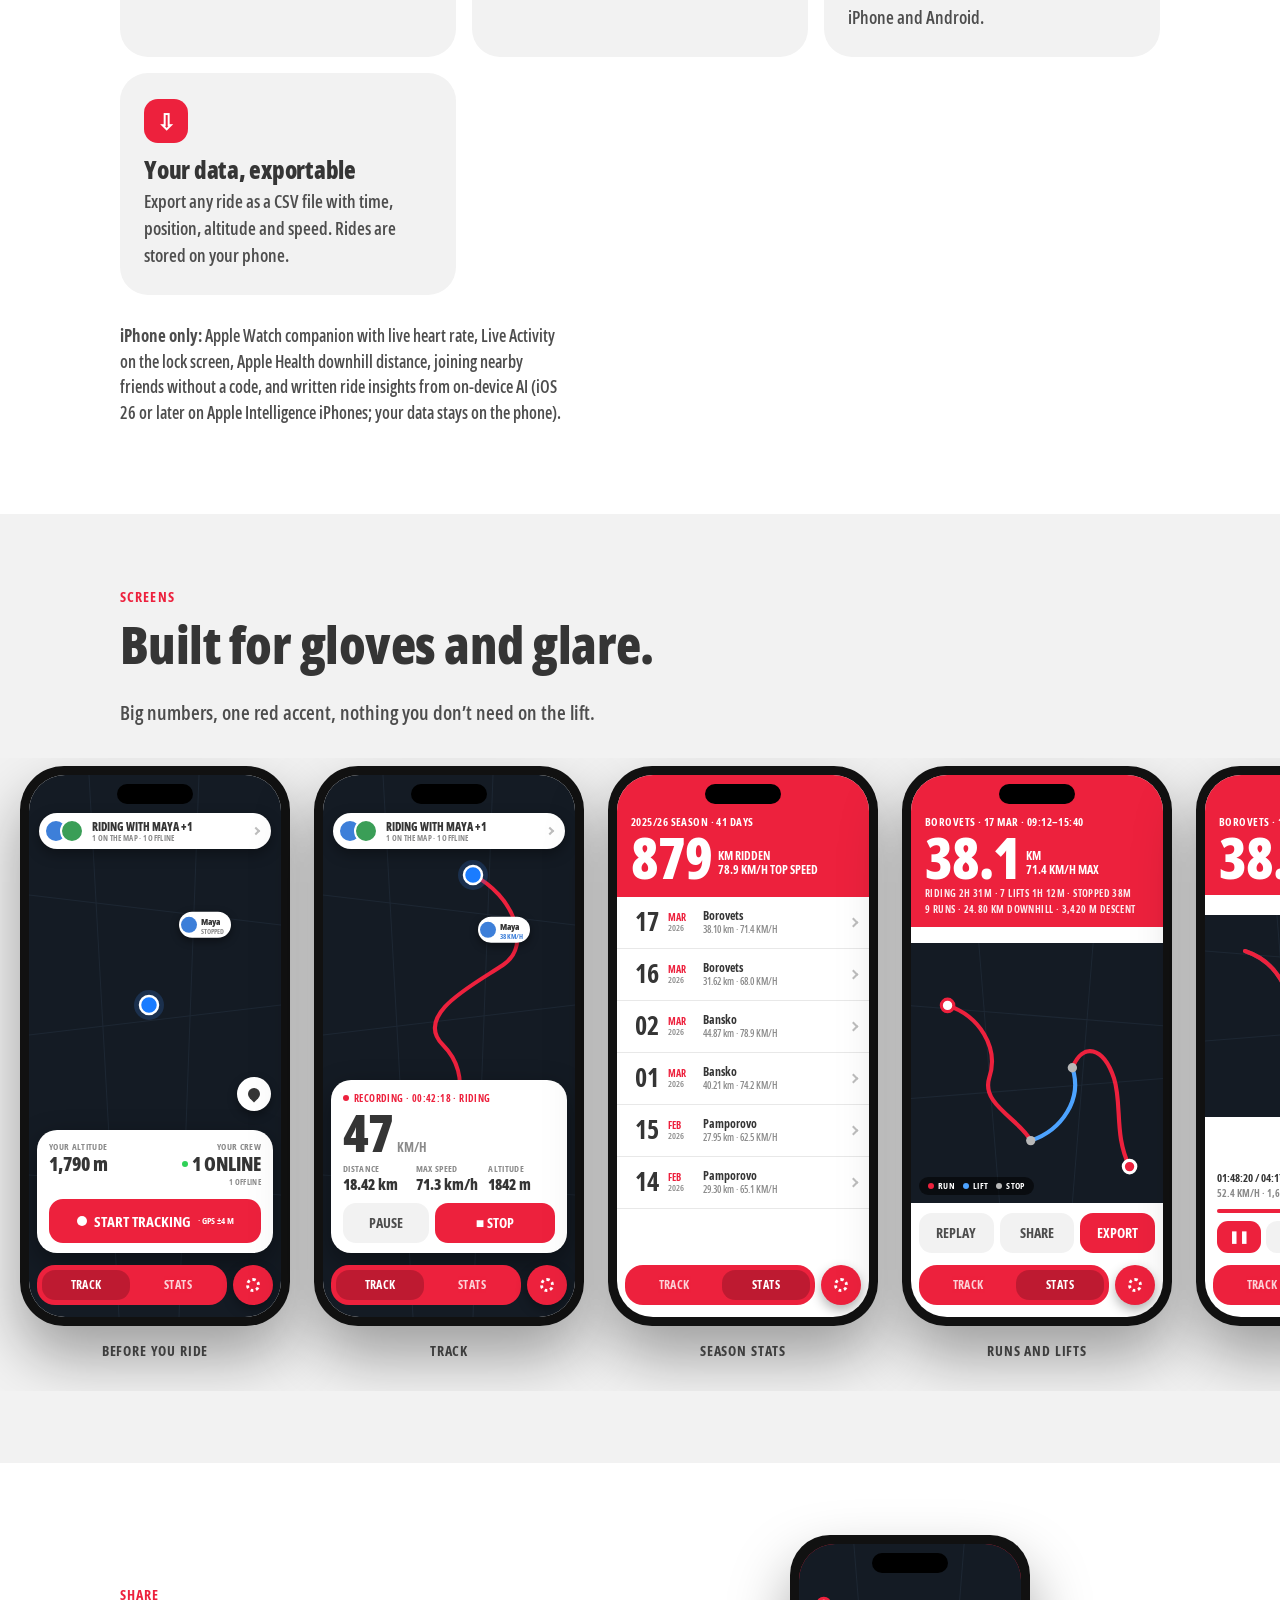
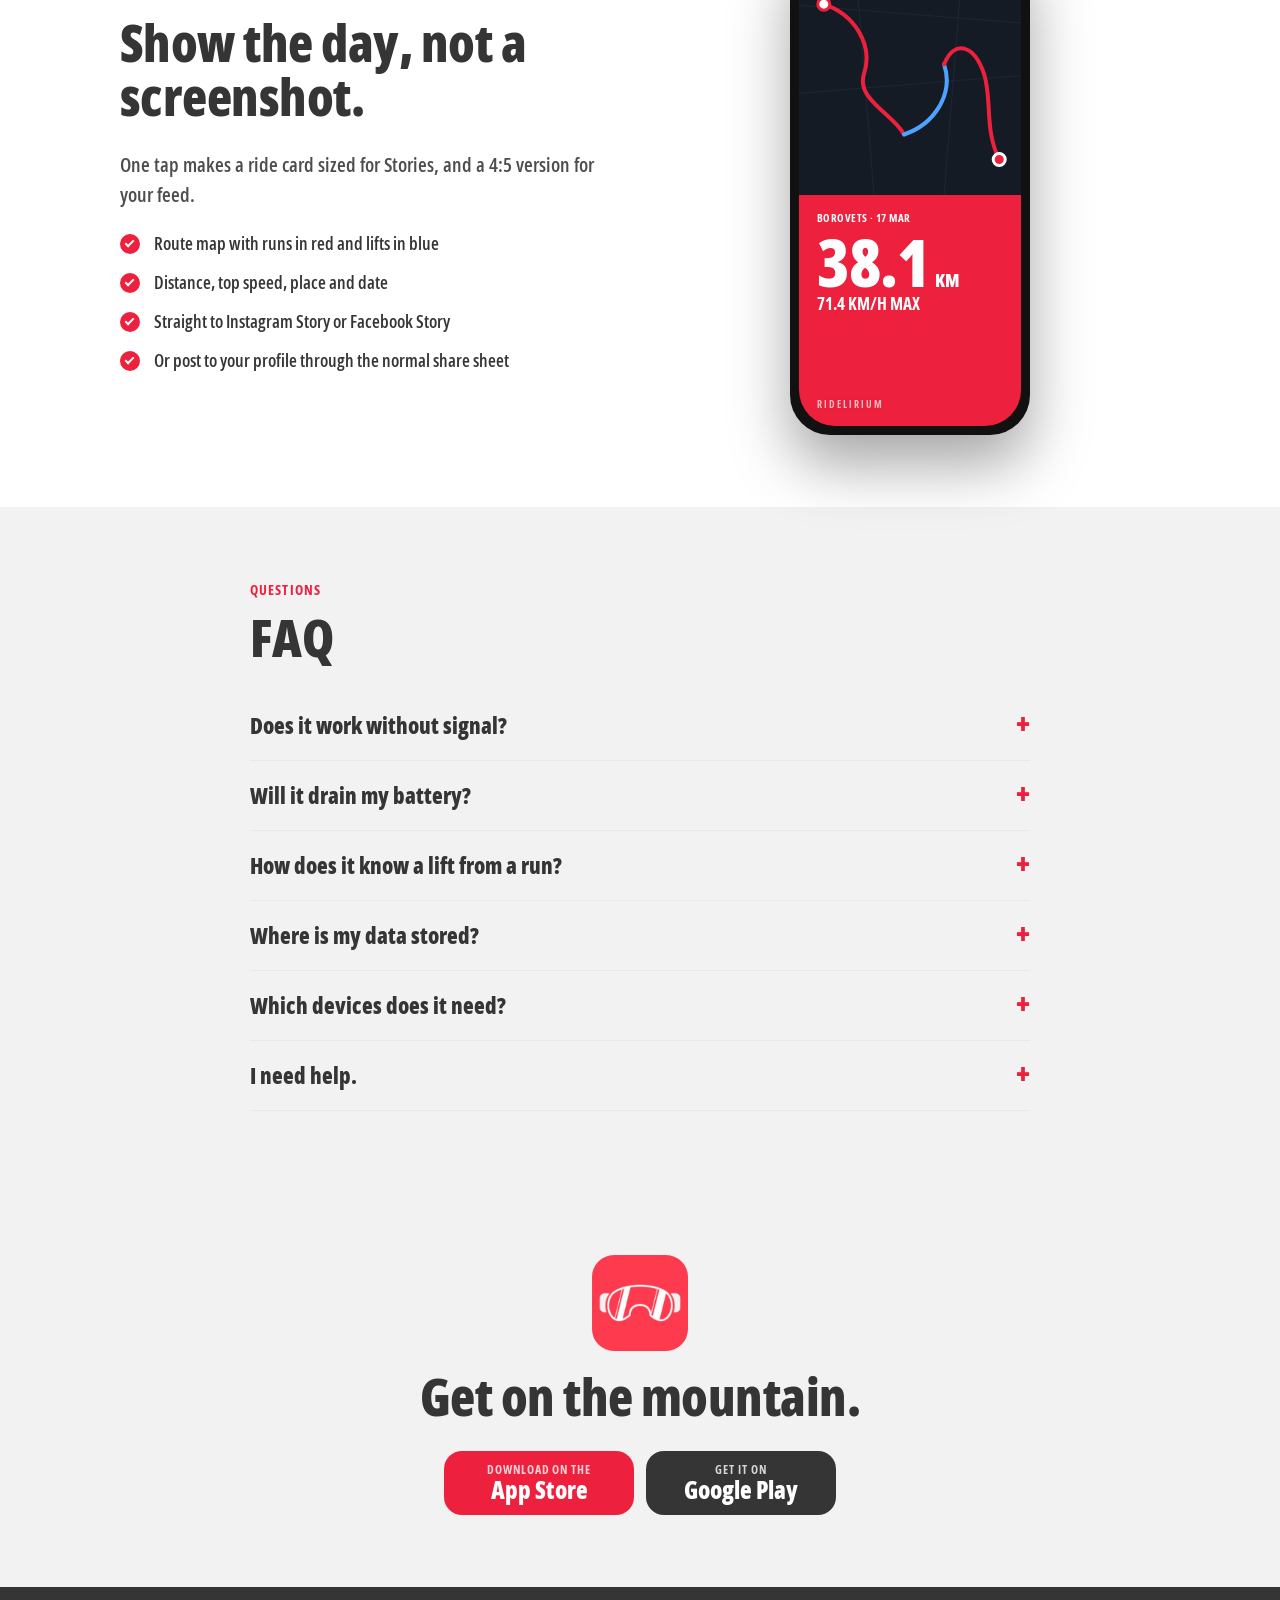
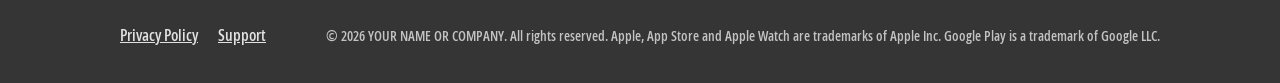
==== commit 564db73a: "Match Android Ride Together to iOS and rename package - Rebuild Ride Together sheet: crew list, WAIT" ====
--- a/RiDelirium-Web/index.html
+++ b/RiDelirium-Web/index.html
@@ -3,12 +3,12 @@
 <head>
 <meta charset="utf-8">
 <meta name="viewport" content="width=device-width, initial-scale=1">
-<title>Snowboarder — track your runs, speed and altitude</title>
+<title>RiDelirium — track your runs, speed and altitude</title>
 <meta name="description" content="Track your runs, speed and altitude on the mountain. Live GPS tracking, automatic runs and lifts, season stats, ride replay and shareable ride cards for iPhone and Android.">
 <meta name="theme-color" content="#ED213D">
 <link rel="icon" type="image/png" href="assets/favicon.png">
 <link rel="apple-touch-icon" href="assets/apple-touch-icon.png">
-<meta property="og:title" content="Snowboarder — track your runs, speed and altitude">
+<meta property="og:title" content="RiDelirium — track your runs, speed and altitude">
 <meta property="og:description" content="Track your runs, speed and altitude on the mountain. Live GPS tracking, automatic runs and lifts, season stats, ride replay and shareable ride cards for iPhone and Android.">
 <meta property="og:image" content="assets/icon-512.png">
 <link rel="stylesheet" href="css/style.css">
@@ -17,7 +17,7 @@
 <a class="skip" href="#main">Skip to content</a>
 <header class="site-header">
   <div class="wrap">
-    <a class="brand" href="index.html"><img src="assets/icon-512.png" alt="" width="36" height="36">SNOWBOARDER</a>
+    <a class="brand" href="index.html"><img src="assets/icon-512.png" alt="" width="36" height="36">RIDELIRIUM</a>
     <nav class="nav" aria-label="Main">
       <a class="hide-sm" href="index.html#features">Features</a>
       <a class="hide-sm" href="index.html#screens">Screens</a>
@@ -41,7 +41,7 @@
       </div>
       <p class="note-soon">iPhone with Apple Watch support · Android</p>
     </div>
-    <div class="hero-phone"><div class="phone" role="img" aria-label="Snowboarder Track screen: live speed, distance, max speed and altitude over a map of the route">
+    <div class="hero-phone"><div class="phone" role="img" aria-label="RiDelirium Track screen: live speed, distance, max speed and altitude over a map of the route">
   <div class="screen">
     <div class="island"></div>
     <div class="m-map" style="inset:0">
@@ -51,14 +51,14 @@
         <circle cx="150" cy="100" r="15" fill="rgba(46,110,200,.25)"/><circle cx="150" cy="100" r="9" fill="#1A7CFF" stroke="#fff" stroke-width="2.5"/>
       </svg>
     </div>
-    <div class="m-weather"><div class="sun"></div><div><b>-4.2°C</b><span>SKY IS CLEAR · WIND 6 KM/H</span></div></div>
-    <div class="m-card">
+    <div class="m-crew"><div class="av"><i style="background:#3D7FD9"></i><i style="background:#3A9E57"></i></div><div><b>RIDING WITH MAYA +1</b><span>1 ON THE MAP · 1 OFFLINE</span></div><div class="ch"></div></div><div class="m-tag" style="left:72%;top:31%"><i style="background:#3D7FD9"></i><div><b>Maya</b><span style="color:#3D7FD9">38 KM/H</span></div></div>
+    <div class="m-card" style="bottom:64px">
       <div class="m-rec"><i></i>RECORDING · 00:42:18 · RIDING</div>
       <div class="m-speed">47<small>KM/H</small></div>
       <div class="m-cols"><div><span>DISTANCE</span><b>18.42 km</b></div><div><span>MAX SPEED</span><b>71.3 km/h</b></div><div><span>ALTITUDE</span><b>1842 m</b></div></div>
       <div class="m-btns"><div class="m-btn">PAUSE</div><div class="m-btn red">■ STOP</div></div>
     </div>
-    <div class="m-tabbar"><div class="m-tab on">TRACK</div><div class="m-tab">STATS</div></div>
+    <div class="m-tabbar"><div class="m-tab on">TRACK</div><div class="m-tab">STATS</div></div><div class="m-gear"><i></i></div>
   </div>
 </div></div>
   </div>
@@ -68,17 +68,17 @@
   <div class="wrap">
     <div class="kicker">What it does</div>
     <h2>Your whole day on the mountain, kept.</h2>
-    <p class="sub">Press start at the lift, ride, and Snowboarder works out the rest.</p>
+    <p class="sub">Press start at the lift, ride, and RiDelirium works out the rest.</p>
     <div class="features">
-      <div class="card"><div class="ico">●</div><h3>Live tracking</h3><p>Speed, distance, max speed and altitude on a full-screen map. Follow Me keeps the map on you. Tracking keeps running with the screen off.</p></div>
+      <div class="card"><div class="ico">●</div><h3>Live tracking</h3><p>Speed, distance, max speed and altitude on a full-screen map, with your crew on it too. Follow Me keeps the map on you. Tracking keeps running with the screen off.</p></div>
       <div class="card"><div class="ico">↓</div><h3>Runs, lifts and stops</h3><p>Every ride is split automatically into downhill runs, lift rides and time standing still. See each one, with distance, vertical and top speed.</p></div>
       <div class="card"><div class="ico">▤</div><h3>Season stats</h3><p>Total distance, days on snow and top speed for the season, then every day in a list. Tap a day for the route.</p></div>
       <div class="card"><div class="ico">▶</div><h3>Replay</h3><p>Watch your day play back along the map at 1×, 2×, 4×, 8× or 16×. Pause, restart, or drag to any moment.</p></div>
       <div class="card"><div class="ico">↗</div><h3>Share your ride</h3><p>Make a ride card with your route and numbers. Post it to your Instagram or Facebook Story, or to your profile through the share sheet.</p></div>
-      <div class="card"><div class="ico">♪</div><h3>Group voice</h3><p>Talk with your whole group in one call while you ride. Open mic or push to talk, with a headset or helmet speaker. Works across iPhone and Android.</p></div>
+      <div class="card"><div class="ico">◎</div><h3>Ride Together</h3><p>Join friends with a QR code or an invite link and see your crew on the map while you ride, with speed or when they stopped. Tap a rider to send “Wait for me”. Works across iPhone and Android.</p></div>
       <div class="card"><div class="ico">⇩</div><h3>Your data, exportable</h3><p>Export any ride as a CSV file with time, position, altitude and speed. Rides are stored on your phone.</p></div>
     </div>
-    <p class="sub" style="margin-top:28px;font-size:17px"><strong>iPhone only:</strong> Apple Watch companion with live heart rate, Apple Health downhill distance, local weather, Ride Together with nearby friends, and written ride insights from on-device AI (iOS 26 or later on Apple Intelligence iPhones; your data stays on the phone).</p>
+    <p class="sub" style="margin-top:28px;font-size:17px"><strong>iPhone only:</strong> Apple Watch companion with live heart rate, Live Activity on the lock screen, Apple Health downhill distance, joining nearby friends without a code, and written ride insights from on-device AI (iOS 26 or later on Apple Intelligence iPhones; your data stays on the phone).</p>
   </div>
 </section>
 
@@ -89,7 +89,25 @@
     <p class="sub">Big numbers, one red accent, nothing you don’t need on the lift.</p>
   </div>
   <div class="gallery" style="margin-top:30px">
-    <figure><div class="phone" role="img" aria-label="Snowboarder Track screen: live speed, distance, max speed and altitude over a map of the route">
+    <figure><div class="phone" role="img" aria-label="RiDelirium Track screen before a ride: your altitude, your crew online and offline, and the Start Tracking button with GPS status">
+  <div class="screen">
+    <div class="island"></div>
+    <div class="m-map" style="inset:0">
+      <svg viewBox="0 0 252 542" preserveAspectRatio="xMidYMid slice" aria-hidden="true">
+        <g stroke="#1d2733" stroke-width="1" fill="none"><path d="M0,120 L252,150 M0,260 L252,230 M0,400 L252,420 M60,0 L90,542 M170,0 L150,542"/></g>
+        <circle cx="120" cy="230" r="15" fill="rgba(46,110,200,.25)"/><circle cx="120" cy="230" r="9" fill="#1A7CFF" stroke="#fff" stroke-width="2.5"/>
+      </svg>
+    </div>
+    <div class="m-crew"><div class="av"><i style="background:#3D7FD9"></i><i style="background:#3A9E57"></i></div><div><b>RIDING WITH MAYA +1</b><span>1 ON THE MAP · 1 OFFLINE</span></div><div class="ch"></div></div><div class="m-tag" style="left:70%;top:30%"><i style="background:#3D7FD9"></i><div><b>Maya</b><span style="color:#8A8A8A">STOPPED</span></div></div>
+    <div class="m-pin" style="bottom:206px"><i></i></div>
+    <div class="m-card" style="bottom:64px">
+      <div class="m-idle"><div><span>YOUR ALTITUDE</span><b>1,790 m</b></div><div class="r"><span>YOUR CREW</span><b><i></i>1 ONLINE</b><em>1 OFFLINE</em></div></div>
+      <div class="m-start"><i></i>START TRACKING<small>· GPS ±4 M</small></div>
+    </div>
+    <div class="m-tabbar"><div class="m-tab on">TRACK</div><div class="m-tab">STATS</div></div><div class="m-gear"><i></i></div>
+  </div>
+</div><figcaption>Before you ride</figcaption></figure>
+    <figure><div class="phone" role="img" aria-label="RiDelirium Track screen: live speed, distance, max speed and altitude over a map of the route">
   <div class="screen">
     <div class="island"></div>
     <div class="m-map" style="inset:0">
@@ -99,17 +117,17 @@
         <circle cx="150" cy="100" r="15" fill="rgba(46,110,200,.25)"/><circle cx="150" cy="100" r="9" fill="#1A7CFF" stroke="#fff" stroke-width="2.5"/>
       </svg>
     </div>
-    <div class="m-weather"><div class="sun"></div><div><b>-4.2°C</b><span>SKY IS CLEAR · WIND 6 KM/H</span></div></div>
-    <div class="m-card">
+    <div class="m-crew"><div class="av"><i style="background:#3D7FD9"></i><i style="background:#3A9E57"></i></div><div><b>RIDING WITH MAYA +1</b><span>1 ON THE MAP · 1 OFFLINE</span></div><div class="ch"></div></div><div class="m-tag" style="left:72%;top:31%"><i style="background:#3D7FD9"></i><div><b>Maya</b><span style="color:#3D7FD9">38 KM/H</span></div></div>
+    <div class="m-card" style="bottom:64px">
       <div class="m-rec"><i></i>RECORDING · 00:42:18 · RIDING</div>
       <div class="m-speed">47<small>KM/H</small></div>
       <div class="m-cols"><div><span>DISTANCE</span><b>18.42 km</b></div><div><span>MAX SPEED</span><b>71.3 km/h</b></div><div><span>ALTITUDE</span><b>1842 m</b></div></div>
       <div class="m-btns"><div class="m-btn">PAUSE</div><div class="m-btn red">■ STOP</div></div>
     </div>
-    <div class="m-tabbar"><div class="m-tab on">TRACK</div><div class="m-tab">STATS</div></div>
+    <div class="m-tabbar"><div class="m-tab on">TRACK</div><div class="m-tab">STATS</div></div><div class="m-gear"><i></i></div>
   </div>
 </div><figcaption>Track</figcaption></figure>
-    <figure><div class="phone" role="img" aria-label="Snowboarder Stats screen: season total and a list of days">
+    <figure><div class="phone" role="img" aria-label="RiDelirium Stats screen: season total and a list of days">
   <div class="screen">
     <div class="island"></div>
     <div class="m-header"><div class="m-kicker">2025/26 Season · 41 Days</div>
@@ -120,17 +138,17 @@
     <div class="m-row"><div class="d">01</div><div class="mo">MAR<em>2026</em></div><div class="nm">Bansko<em>40.21 km · 74.2 KM/H</em></div><div class="ch"></div></div>
     <div class="m-row"><div class="d">15</div><div class="mo">FEB<em>2026</em></div><div class="nm">Pamporovo<em>27.95 km · 62.5 KM/H</em></div><div class="ch"></div></div>
     <div class="m-row"><div class="d">14</div><div class="mo">FEB<em>2026</em></div><div class="nm">Pamporovo<em>29.30 km · 65.1 KM/H</em></div><div class="ch"></div></div>
-    <div class="m-tabbar"><div class="m-tab">TRACK</div><div class="m-tab on">STATS</div></div>
+    <div class="m-tabbar"><div class="m-tab">TRACK</div><div class="m-tab on">STATS</div></div><div class="m-gear"><i></i></div>
   </div>
 </div><figcaption>Season stats</figcaption></figure>
-    <figure><div class="phone" role="img" aria-label="Snowboarder Daily stats screen: the day's route with runs in red, lifts in blue and stops in grey">
+    <figure><div class="phone" role="img" aria-label="RiDelirium Daily stats screen: the day's route with runs in red, lifts in blue and stops in grey">
   <div class="screen">
     <div class="island"></div>
     <div class="m-header" style="padding-bottom:12px"><div class="m-kicker">Borovets · 17 Mar · 09:12–15:40</div>
       <div class="m-hero"><b>38.1</b><span>KM<br>71.4 KM/H MAX</span></div>
       <div class="m-line">RIDING 2H 31M · 7 LIFTS 1H 12M · STOPPED 38M</div>
       <div class="m-line">9 RUNS · 24.80 km DOWNHILL · 3,420 m DESCENT</div></div>
-    <div class="m-map" style="top:168px;bottom:112px"><svg viewBox="0 0 252 250" preserveAspectRatio="xMidYMid slice" aria-hidden="true">
+    <div class="m-map" style="top:168px;bottom:114px"><svg viewBox="0 0 252 250" preserveAspectRatio="xMidYMid slice" aria-hidden="true">
   <g stroke="#1d2733" stroke-width="1" fill="none"><path d="M0,60 L252,80 M0,150 L252,130 M70,0 L90,250 M180,0 L160,250"/></g>
   <path d="M40,60 C70,70 90,100 80,130 C72,155 110,170 120,190" fill="none" stroke="#ED213D" stroke-width="4" stroke-linecap="round"/>
   <path d="M120,190 C150,180 170,150 160,120" fill="none" stroke="#4DA3FF" stroke-width="4" stroke-linecap="round"/>
@@ -140,11 +158,11 @@
   <circle cx="40" cy="60" r="6" fill="#fff" stroke="#ED213D" stroke-width="3"/><circle cx="215" cy="215" r="6" fill="#ED213D" stroke="#fff" stroke-width="3"/>
 </svg>
       <div class="m-legend"><span><i style="background:#ED213D"></i>RUN</span><span><i style="background:#4DA3FF"></i>LIFT</span><span><i style="background:#B8B8B8"></i>STOP</span></div></div>
-    <div class="m-btns" style="position:absolute;left:8px;right:8px;bottom:62px"><div class="m-btn">REPLAY</div><div class="m-btn">SHARE</div><div class="m-btn red" style="flex:1">EXPORT</div></div>
-    <div class="m-tabbar"><div class="m-tab">TRACK</div><div class="m-tab on">STATS</div></div>
+    <div class="m-btns" style="position:absolute;left:8px;right:8px;bottom:64px"><div class="m-btn">REPLAY</div><div class="m-btn">SHARE</div><div class="m-btn red" style="flex:1">EXPORT</div></div>
+    <div class="m-tabbar"><div class="m-tab">TRACK</div><div class="m-tab on">STATS</div></div><div class="m-gear"><i></i></div>
   </div>
 </div><figcaption>Runs and lifts</figcaption></figure>
-    <figure><div class="phone" role="img" aria-label="Snowboarder Replay: a rider dot moving along the route with play, restart, a time slider and 1x 2x 4x 8x 16x speed buttons">
+    <figure><div class="phone" role="img" aria-label="RiDelirium Replay: a rider dot moving along the route with play, restart, a time slider and 1x 2x 4x 8x 16x speed buttons">
   <div class="screen">
     <div class="island"></div>
     <div class="m-header" style="padding-bottom:12px"><div class="m-kicker">Borovets · 17 Mar · 09:12–15:40</div>
@@ -156,14 +174,14 @@
         <path d="M40,60 C70,70 90,100 80,130 C72,155 110,170 120,190 C140,184 153,168 158,148" fill="none" stroke="#ED213D" stroke-width="4" stroke-linecap="round"/>
         <circle cx="158" cy="148" r="15" fill="rgba(46,110,200,.25)"/><circle cx="158" cy="148" r="9" fill="#1A7CFF" stroke="#fff" stroke-width="2.5"/>
       </svg></div>
-    <div style="position:absolute;left:12px;right:12px;bottom:62px">
+    <div style="position:absolute;left:12px;right:12px;bottom:64px">
       <div class="m-time"><span>01:48:20 / 04:17:05</span><span style="color:var(--red)">CLOSE</span></div>
       <div style="color:var(--secondary);font-weight:700;font-size:10px;margin-top:3px">52.4 KM/H · 1,610 m</div>
       <div class="m-slider"></div>
       <div class="m-play"><div class="p">❚❚</div><div class="r">↺</div>
         <div class="m-chips"><span>1×</span><span>2×</span><span class="on">4×</span><span>8×</span><span>16×</span></div></div>
     </div>
-    <div class="m-tabbar"><div class="m-tab">TRACK</div><div class="m-tab on">STATS</div></div>
+    <div class="m-tabbar"><div class="m-tab">TRACK</div><div class="m-tab on">STATS</div></div><div class="m-gear"><i></i></div>
   </div>
 </div><figcaption>Replay</figcaption></figure>
   </div>
@@ -197,7 +215,7 @@
       <div style="font-weight:700;font-size:11px;letter-spacing:.04em">BOROVETS · 17 MAR</div>
       <div style="font-weight:800;font-size:66px;line-height:1;letter-spacing:-.02em;margin-top:4px">38.1<small style="font-size:18px;margin-left:6px;letter-spacing:0">KM</small></div>
       <div style="font-weight:700;font-size:17px">71.4 KM/H MAX</div>
-      <div style="position:absolute;left:18px;bottom:16px;font-weight:700;font-size:10px;letter-spacing:.2em;opacity:.7">SNOWBOARDER</div>
+      <div style="position:absolute;left:18px;bottom:16px;font-weight:700;font-size:10px;letter-spacing:.2em;opacity:.7">RIDELIRIUM</div>
     </div>
   </div>
 </div></div>
@@ -208,7 +226,7 @@
   <div class="wrap faq" style="max-width:820px">
     <div class="kicker">Questions</div>
     <h2>FAQ</h2>
-    <details><summary>Does it work without signal?</summary><p>Yes. GPS tracking and recording don’t need a data connection, so rides are saved even high on the mountain. Map images, weather and place names do need a connection to load.</p></details>
+    <details><summary>Does it work without signal?</summary><p>Yes. GPS tracking and recording don’t need a data connection, so rides are saved even high on the mountain. Map images, place names and seeing your crew do need a connection.</p></details>
     <details><summary>Will it drain my battery?</summary><p>GPS tracking uses power, more so in the cold. For a full day, start with a charged phone, keep it in an inner pocket, and use low power mode if you like. Tracking only runs while you are recording a ride.</p></details>
     <details><summary>How does it know a lift from a run?</summary><p>It looks at your altitude and speed. Going down at speed is a run, going up is a lift, and barely moving is a stop. A quick pause or a flat stretch doesn’t split a run in two. Very short or tiny segments are folded into their neighbours.</p></details>
     <details><summary>Where is my data stored?</summary><p>Your rides are stored on your phone. See the <a href="privacy.html">Privacy Policy</a> for exactly what is collected, what leaves your device, and how to delete it.</p></details>
@@ -219,7 +237,7 @@
 
 <section class="cta">
   <div class="wrap">
-    <img src="assets/icon-512.png" alt="Snowboarder app icon" width="96" height="96" style="margin:0 auto 18px;border-radius:22px">
+    <img src="assets/icon-512.png" alt="RiDelirium app icon" width="96" height="96" style="margin:0 auto 18px;border-radius:22px">
     <h2>Get on the mountain.</h2>
     <div class="stores">
         <a class="store" href="APP_STORE_URL_HERE"><small>Download on the</small><strong>App Store</strong></a>
--- a/RiDelirium-Web/css/style.css
+++ b/RiDelirium-Web/css/style.css
@@ -1,4 +1,4 @@
-/* Snowboarder — marketing site. Plain CSS, no build step. Tokens come from the app's design handoff. */
+/* RiDelirium — marketing site. Plain CSS, no build step. Tokens come from the app's design handoff. */
 
 @font-face { font-family: "Open Sans Condensed"; font-weight: 600; font-display: swap;
   src: url("../assets/fonts/OpenSans-CondensedSemiBold.ttf") format("truetype"); }
@@ -98,7 +98,9 @@
 .gallery { display: flex; gap: 24px; overflow-x: auto; padding: 8px 20px 30px; scroll-snap-type: x mandatory; justify-content: flex-start; -webkit-overflow-scrolling: touch; }
 .gallery > figure { margin: 0; flex: 0 0 auto; scroll-snap-align: center; text-align: center; }
 .gallery figcaption { margin-top: 14px; font-weight: 700; letter-spacing: .06em; text-transform: uppercase; font-size: 14px; color: var(--grey-text); }
-@media (min-width: 1200px) { .gallery { justify-content: center; } }
+/* Centred when it fits, scrollable from the first phone when it doesn't (justify-content: center would cut off the left edge). */
+.gallery > figure:first-child { margin-left: auto; }
+.gallery > figure:last-child { margin-right: auto; }
 
 .faq details { border-bottom: 1px solid var(--divider); padding: 18px 0; }
 .faq summary { cursor: pointer; font-weight: 800; font-size: 22px; list-style: none; display: flex; justify-content: space-between; gap: 16px; }
@@ -157,13 +159,33 @@
 .m-btns { display: flex; gap: 6px; }
 .m-btn { height: 40px; border-radius: 13px; display: grid; place-items: center; font-weight: 700; font-size: 14px; background: var(--grey); color: var(--grey-text); flex: 1; }
 .m-btn.red { background: var(--red); color: #fff; flex: 1.4; }
-.m-tabbar { position: absolute; left: 8px; right: 8px; bottom: 10px; height: 44px; background: var(--red); border-radius: 18px; display: flex; align-items: center; gap: 4px; padding: 0 5px; color: #fff; font-weight: 700; font-size: 12px; letter-spacing: .03em; }
-.m-tab { flex: 1; height: 33px; border-radius: 14px; display: grid; place-items: center; opacity: .8; }
+.m-tabbar { position: absolute; left: 8px; right: 54px; bottom: 12px; height: 40px; background: var(--red); border-radius: 18px; display: flex; align-items: center; gap: 4px; padding: 0 5px; color: #fff; font-weight: 700; font-size: 12px; letter-spacing: .03em; }
+.m-tab { flex: 1; height: 30px; border-radius: 13px; display: grid; place-items: center; opacity: .8; }
 .m-tab.on { background: rgba(0,0,0,.2); opacity: 1; }
-.m-weather { position: absolute; top: 40px; left: 10px; right: 10px; background: var(--red); color: #fff; border-radius: 14px; padding: 8px 11px; display: flex; gap: 8px; align-items: center; box-shadow: 0 5px 14px rgba(0,0,0,.35); }
-.m-weather .sun { width: 20px; height: 20px; border-radius: 50%; background: var(--sun); border: 2px solid #fff; flex: 0 0 auto; }
-.m-weather b { font-size: 16px; font-weight: 800; display: block; }
-.m-weather span { font-size: 8.5px; font-weight: 700; letter-spacing: .04em; opacity: .9; }
+.m-gear { position: absolute; right: 8px; bottom: 12px; width: 40px; height: 40px; border-radius: 50%; background: var(--red); display: grid; place-items: center; box-shadow: 0 5px 12px rgba(0,0,0,.3); }
+.m-gear i { width: 14px; height: 14px; border-radius: 50%; border: 3.5px dotted #fff; display: block; }
+.m-crew { position: absolute; top: 38px; left: 10px; right: 10px; height: 36px; background: #fff; border-radius: 99px; display: flex; align-items: center; gap: 8px; padding: 0 12px 0 5px; box-shadow: 0 5px 14px rgba(0,0,0,.35); }
+.m-crew .av { display: flex; }
+.m-crew .av i { width: 24px; height: 24px; border-radius: 50%; border: 2px solid #fff; margin-left: -8px; display: block; }
+.m-crew .av i:first-child { margin-left: 0; }
+.m-crew b { display: block; font-size: 11px; font-weight: 800; white-space: nowrap; }
+.m-crew span { display: block; font-size: 8px; font-weight: 700; color: var(--secondary); letter-spacing: .04em; }
+.m-crew .ch { margin-left: auto; width: 6px; height: 6px; border: solid #BDBDBD; border-width: 2px 2px 0 0; transform: rotate(45deg); }
+.m-tag { position: absolute; display: flex; align-items: center; gap: 4px; background: #fff; border-radius: 99px; padding: 2px 7px 2px 2px; box-shadow: 0 3px 8px rgba(0,0,0,.45); transform: translate(-50%, -100%); }
+.m-tag i { width: 16px; height: 16px; border-radius: 50%; display: block; }
+.m-tag b { font-size: 8.5px; font-weight: 800; line-height: 1; }
+.m-tag span { display: block; font-size: 6.5px; font-weight: 700; }
+.m-idle { display: flex; justify-content: space-between; gap: 8px; margin-bottom: 12px; }
+.m-idle span { display: block; font-size: 8.5px; letter-spacing: .04em; color: var(--secondary); font-weight: 700; }
+.m-idle b { font-size: 19px; font-weight: 800; white-space: nowrap; display: flex; align-items: center; gap: 4px; }
+.m-idle b i { width: 6px; height: 6px; border-radius: 50%; background: #30D158; display: block; }
+.m-idle em { display: block; font-style: normal; font-size: 8px; font-weight: 700; color: var(--secondary); letter-spacing: .04em; margin-top: 2px; }
+.m-idle .r { text-align: right; } .m-idle .r b { justify-content: flex-end; }
+.m-start { height: 44px; border-radius: 14px; background: var(--red); color: #fff; display: flex; align-items: center; justify-content: center; gap: 7px; font-weight: 700; font-size: 15px; white-space: nowrap; padding: 0 10px; }
+.m-start i { width: 10px; height: 10px; border-radius: 50%; background: #fff; display: block; flex: none; }
+.m-start small { font-size: 9px; }
+.m-pin { position: absolute; right: 10px; width: 34px; height: 34px; border-radius: 50%; background: #fff; display: grid; place-items: center; box-shadow: 0 4px 10px rgba(0,0,0,.35); }
+.m-pin i { width: 12px; height: 12px; border-radius: 99px 99px 99px 0; transform: rotate(-45deg); background: var(--charcoal); display: block; }
 .m-row { display: flex; align-items: center; gap: 9px; height: 52px; padding: 0 12px; border-bottom: 1px solid var(--divider); }
 .m-row .d { font-size: 26px; font-weight: 700; width: 30px; text-align: right; }
 .m-row .mo { width: 26px; font-size: 10px; font-weight: 700; color: var(--red); line-height: 1.2; }
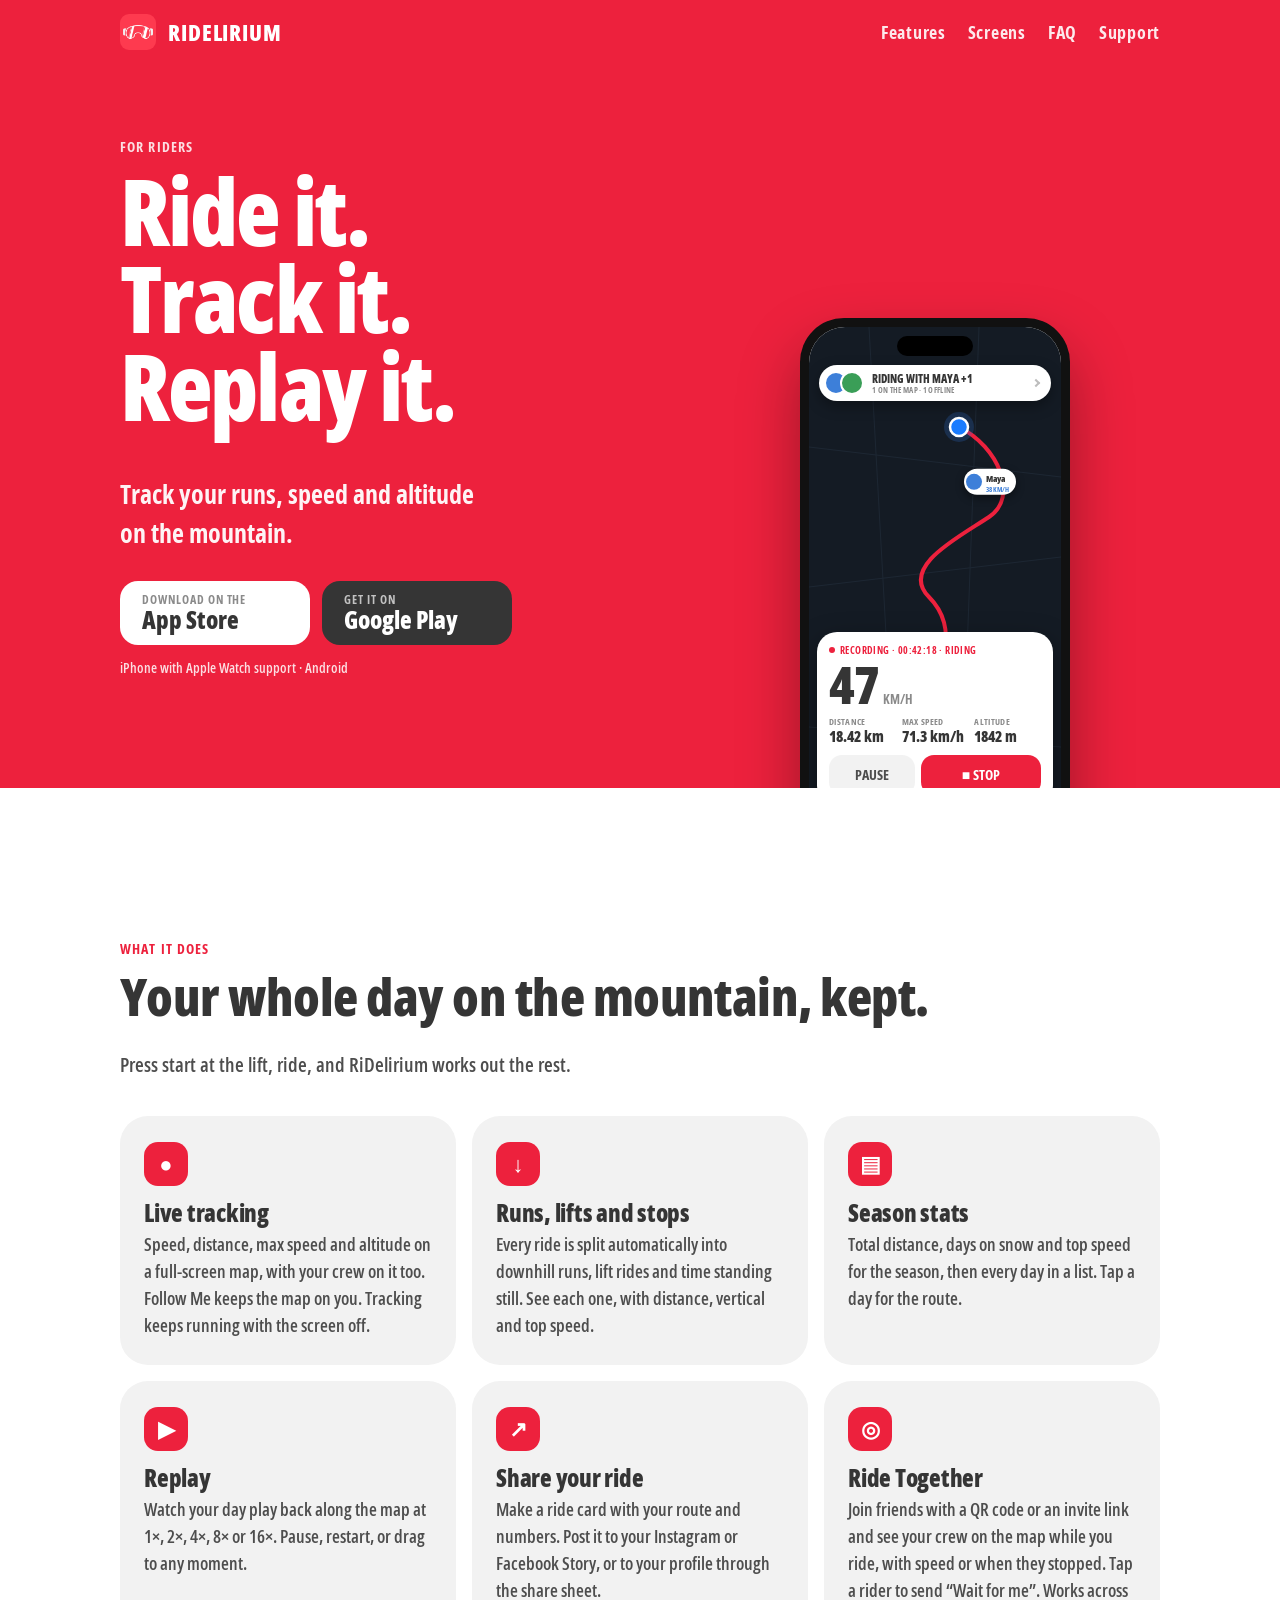
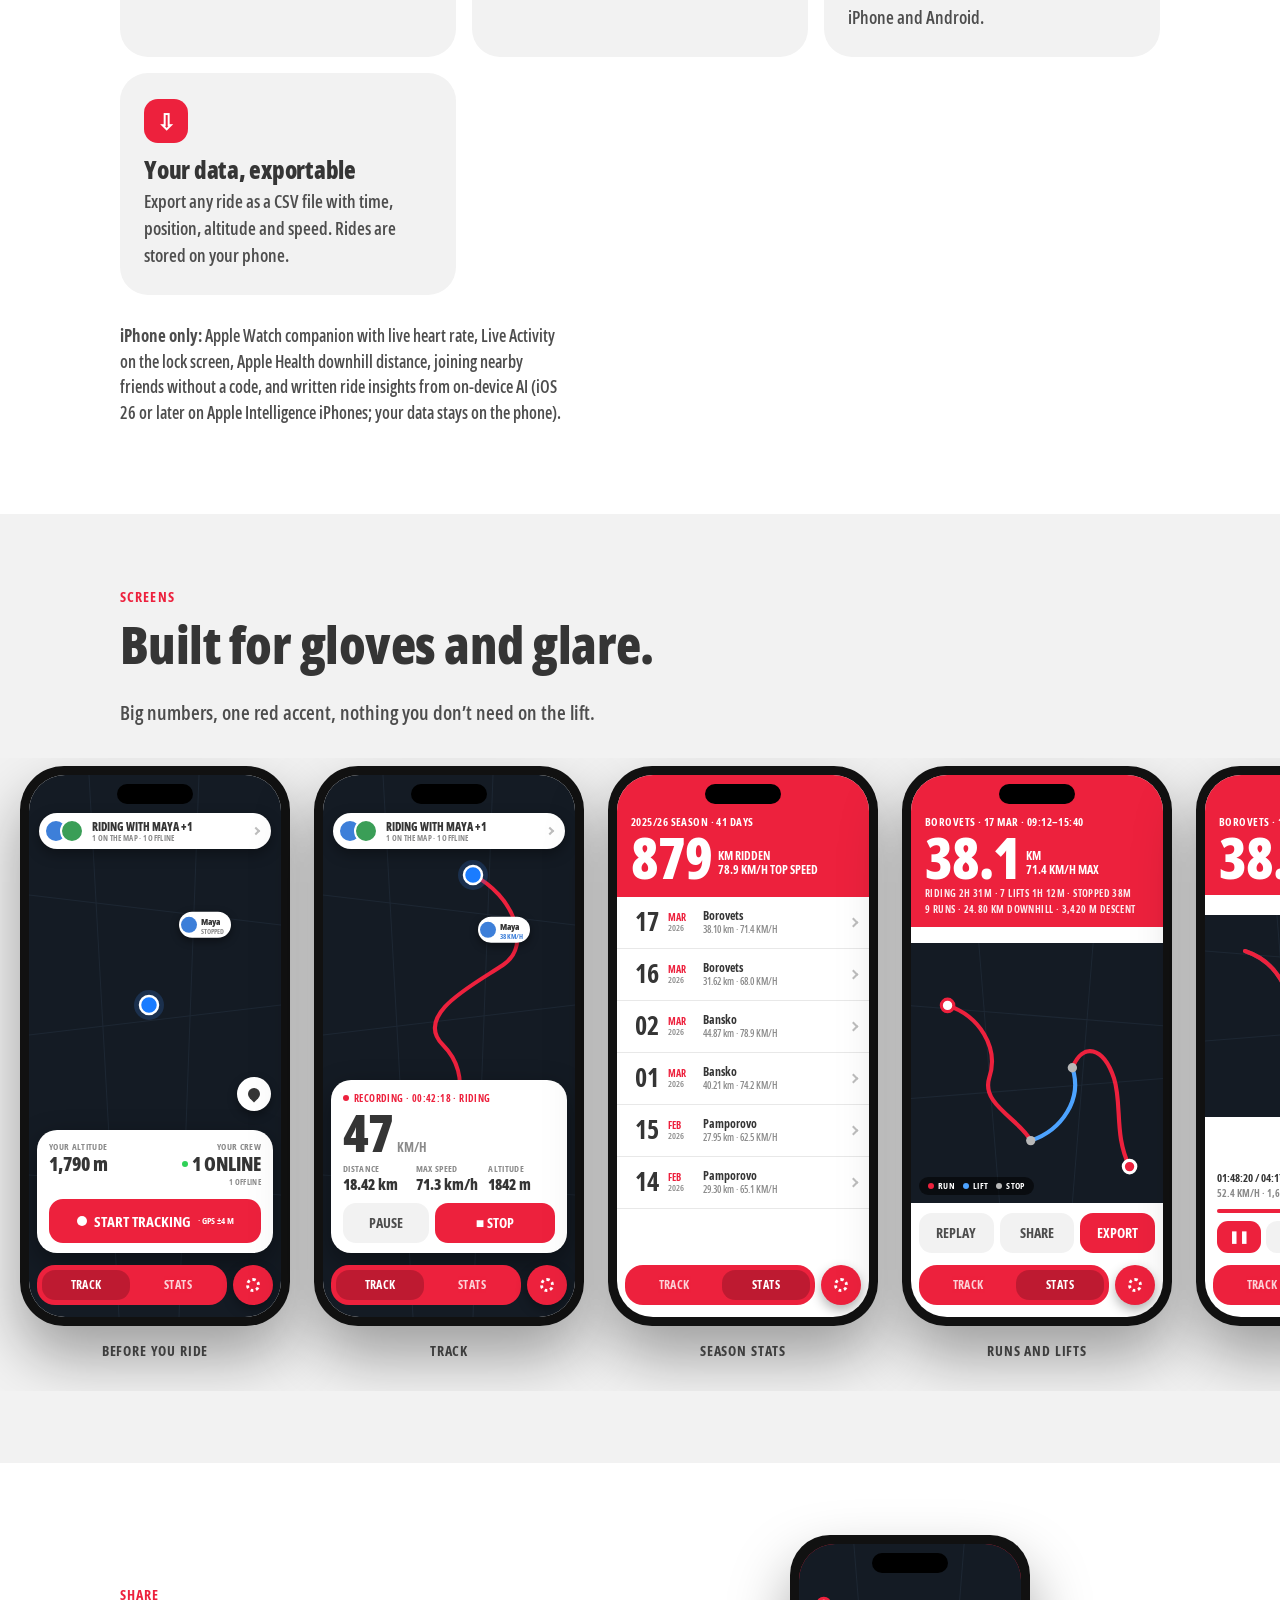
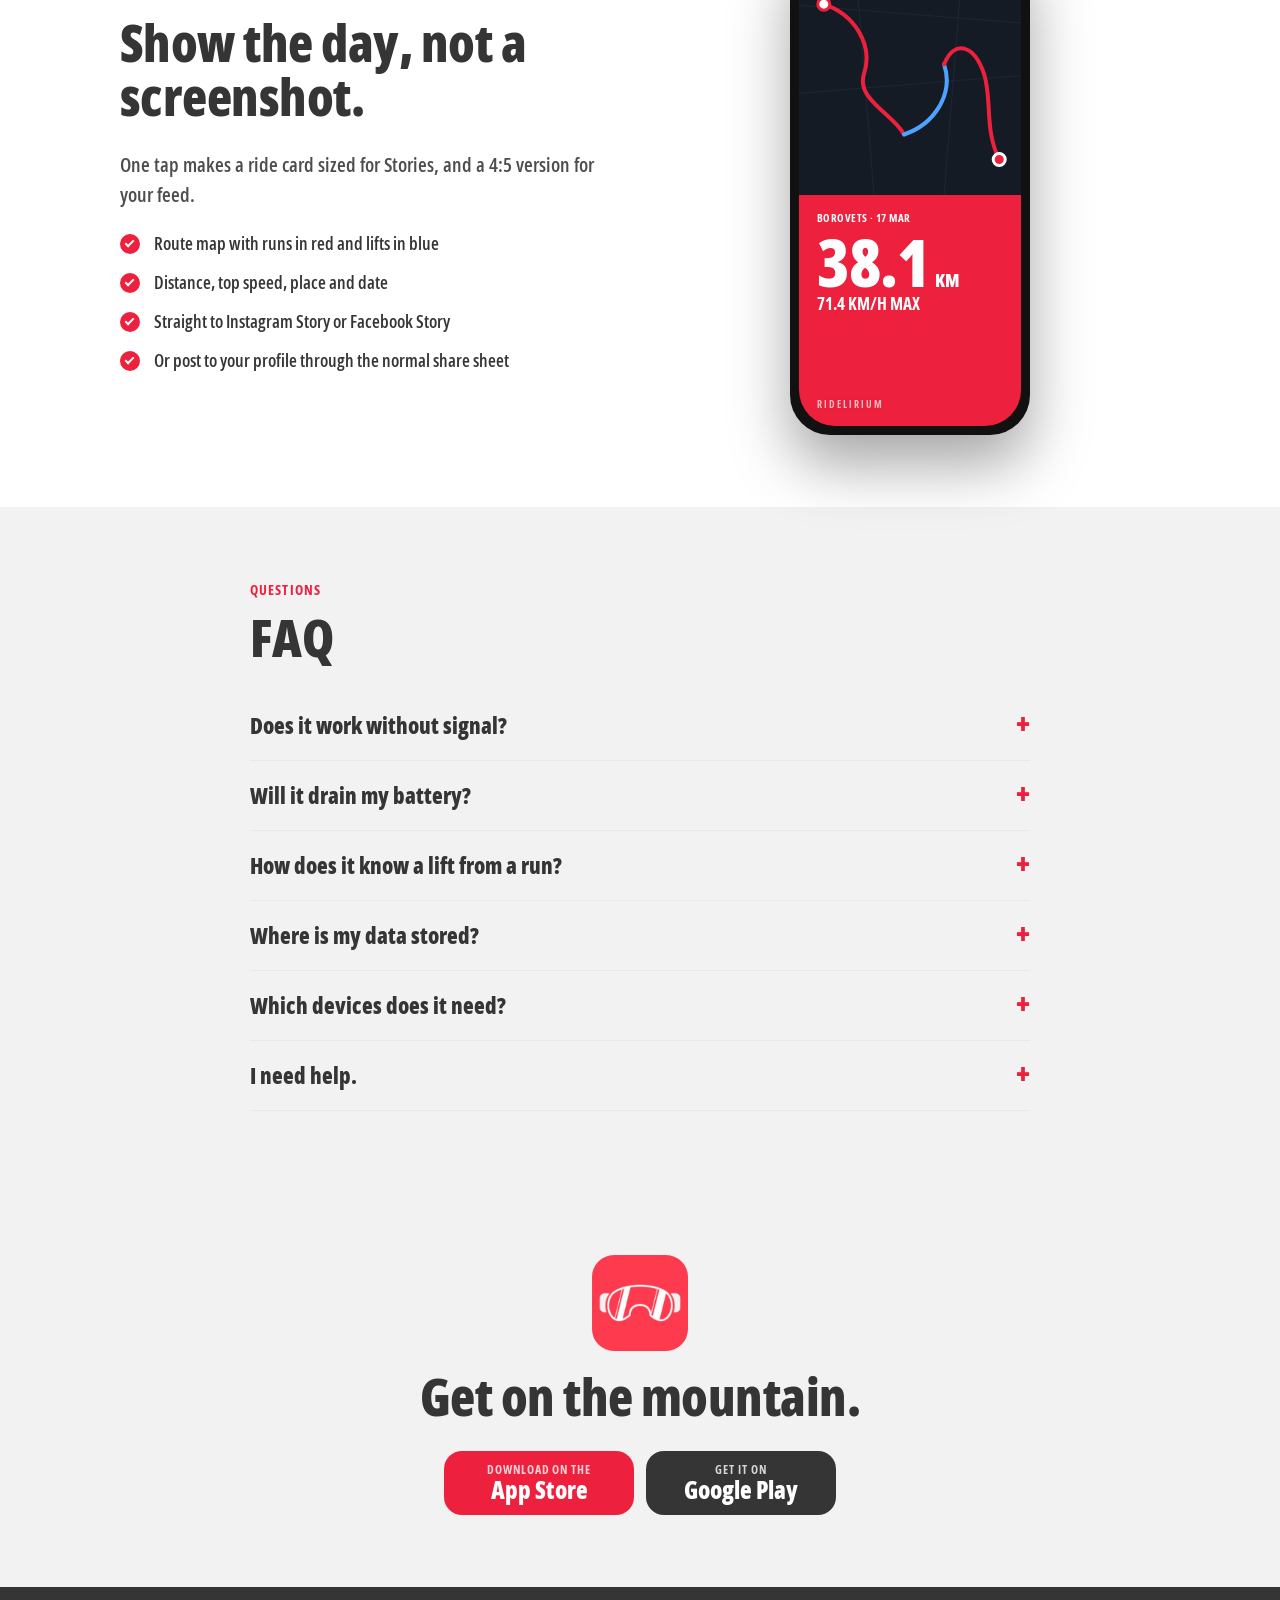
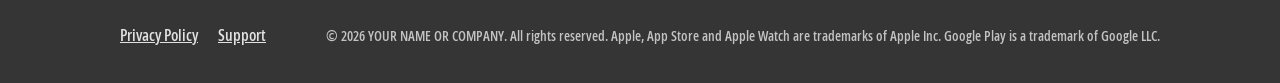
==== commit e508a47f: "Rename leftovers to RiDelirium - Rename deep-link scheme to ridelirium:// - Rename Room database to " ====
--- a/RiDelirium-Web/index.html
+++ b/RiDelirium-Web/index.html
@@ -32,7 +32,7 @@
 <section class="hero" style="padding:0">
   <div class="wrap">
     <div class="hero-copy">
-      <div class="kicker" style="color:#fff;opacity:.85">For snowboarders</div>
+      <div class="kicker" style="color:#fff;opacity:.85">For riders</div>
       <h1>Ride it.<br>Track it.<br>Replay it.</h1>
       <p class="lead">Track your runs, speed and altitude on the mountain.</p>
       <div class="stores">
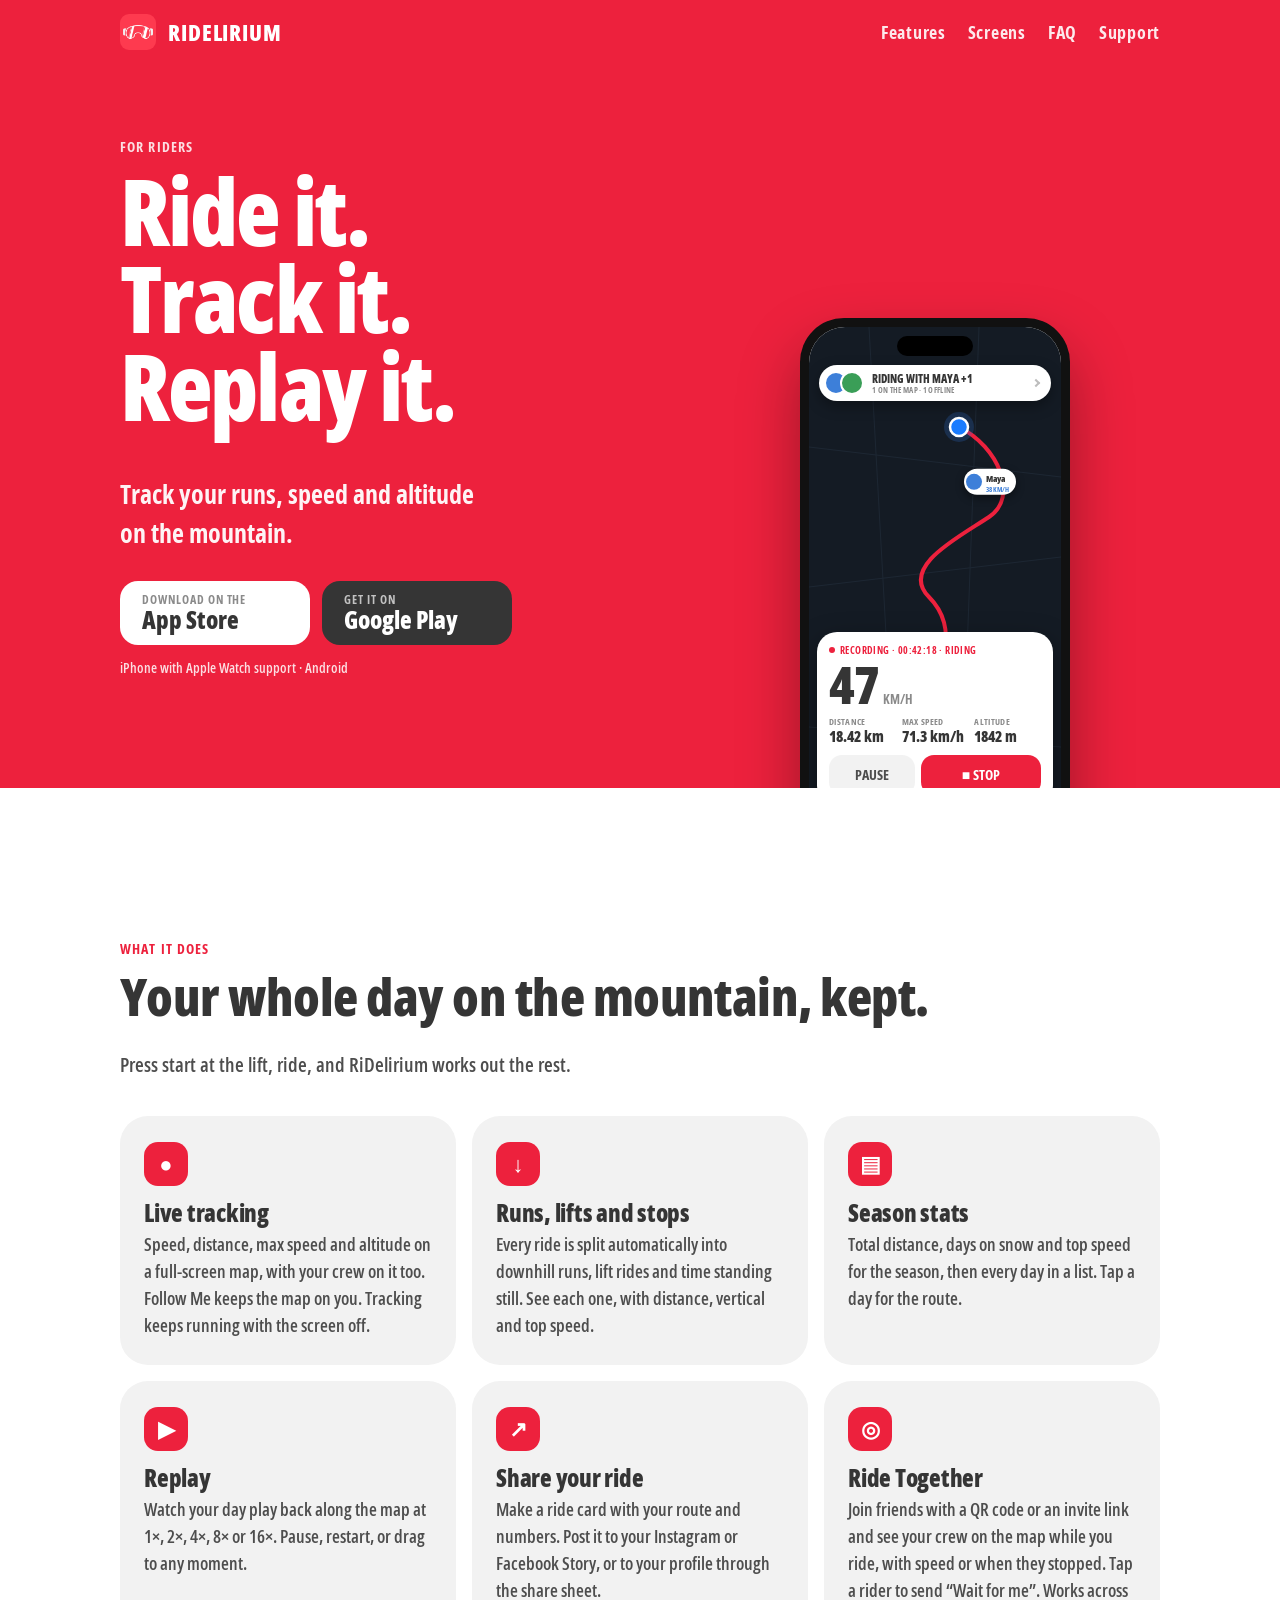
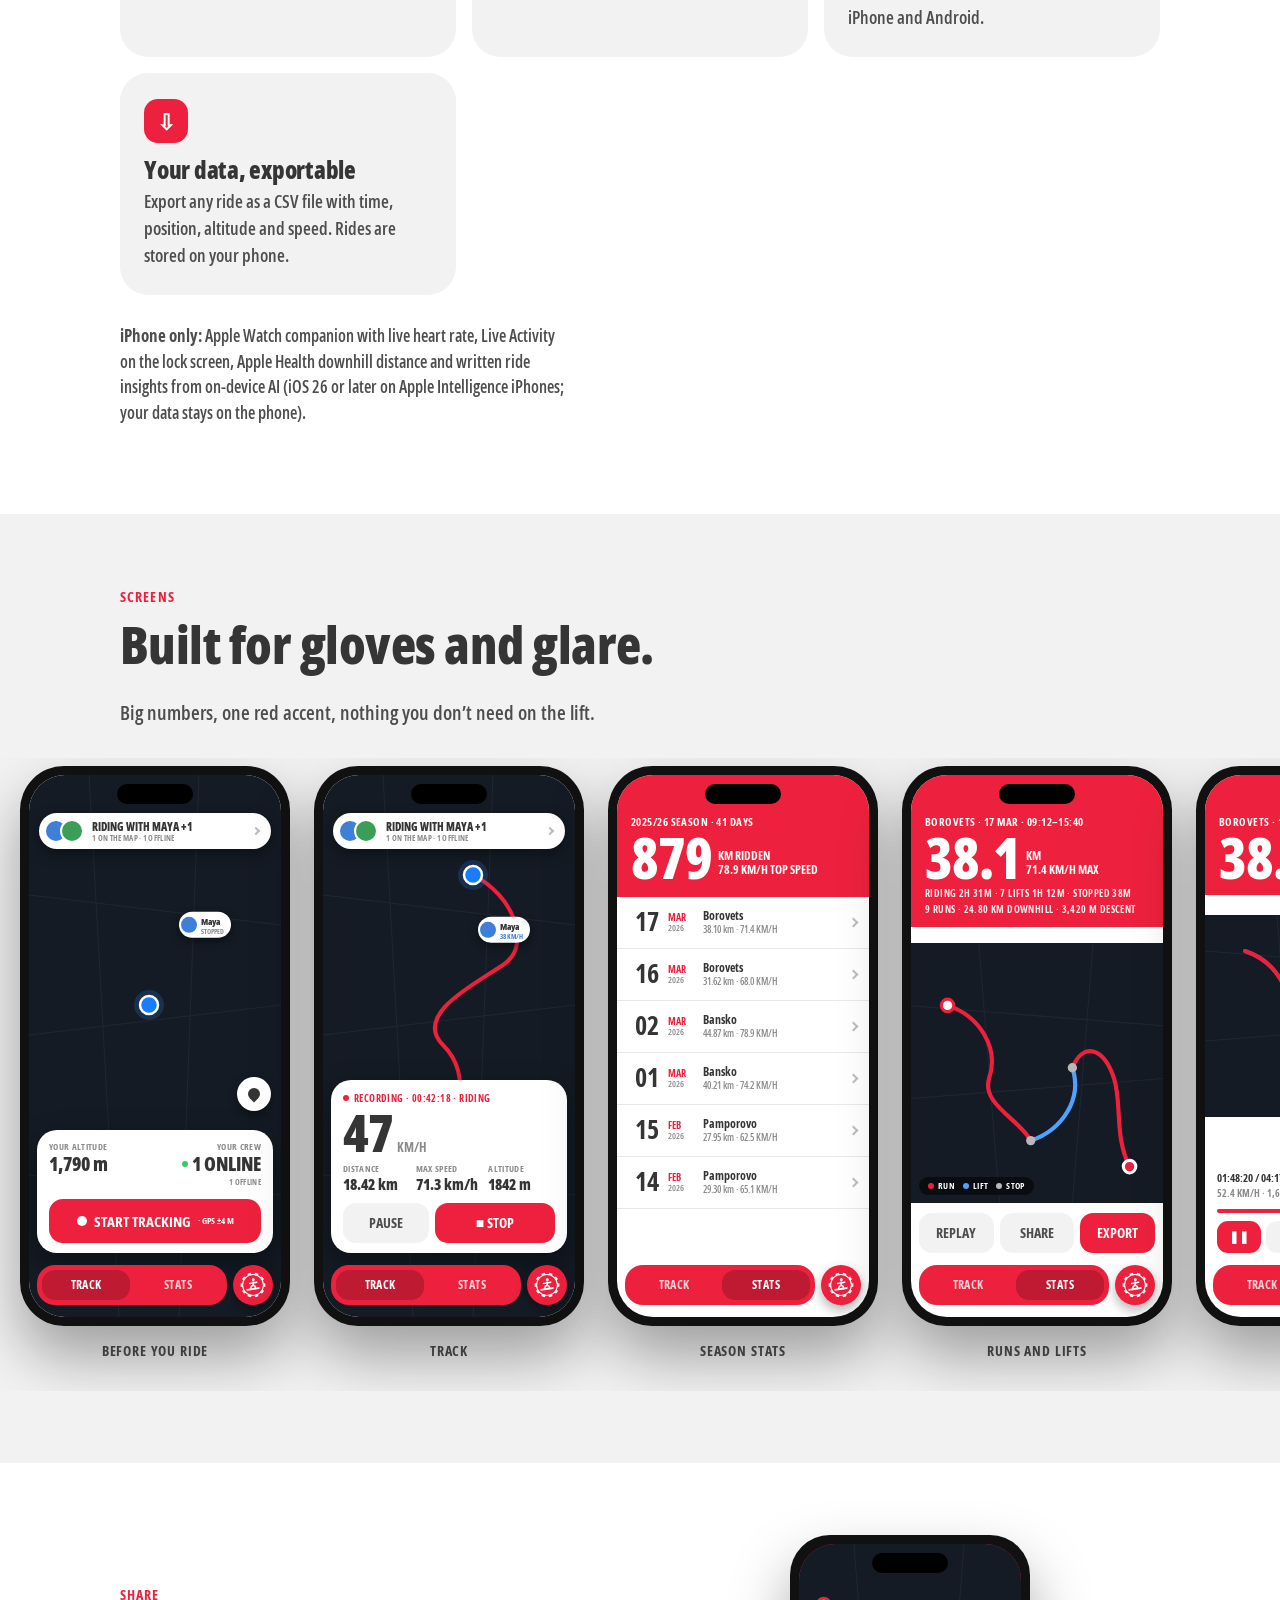
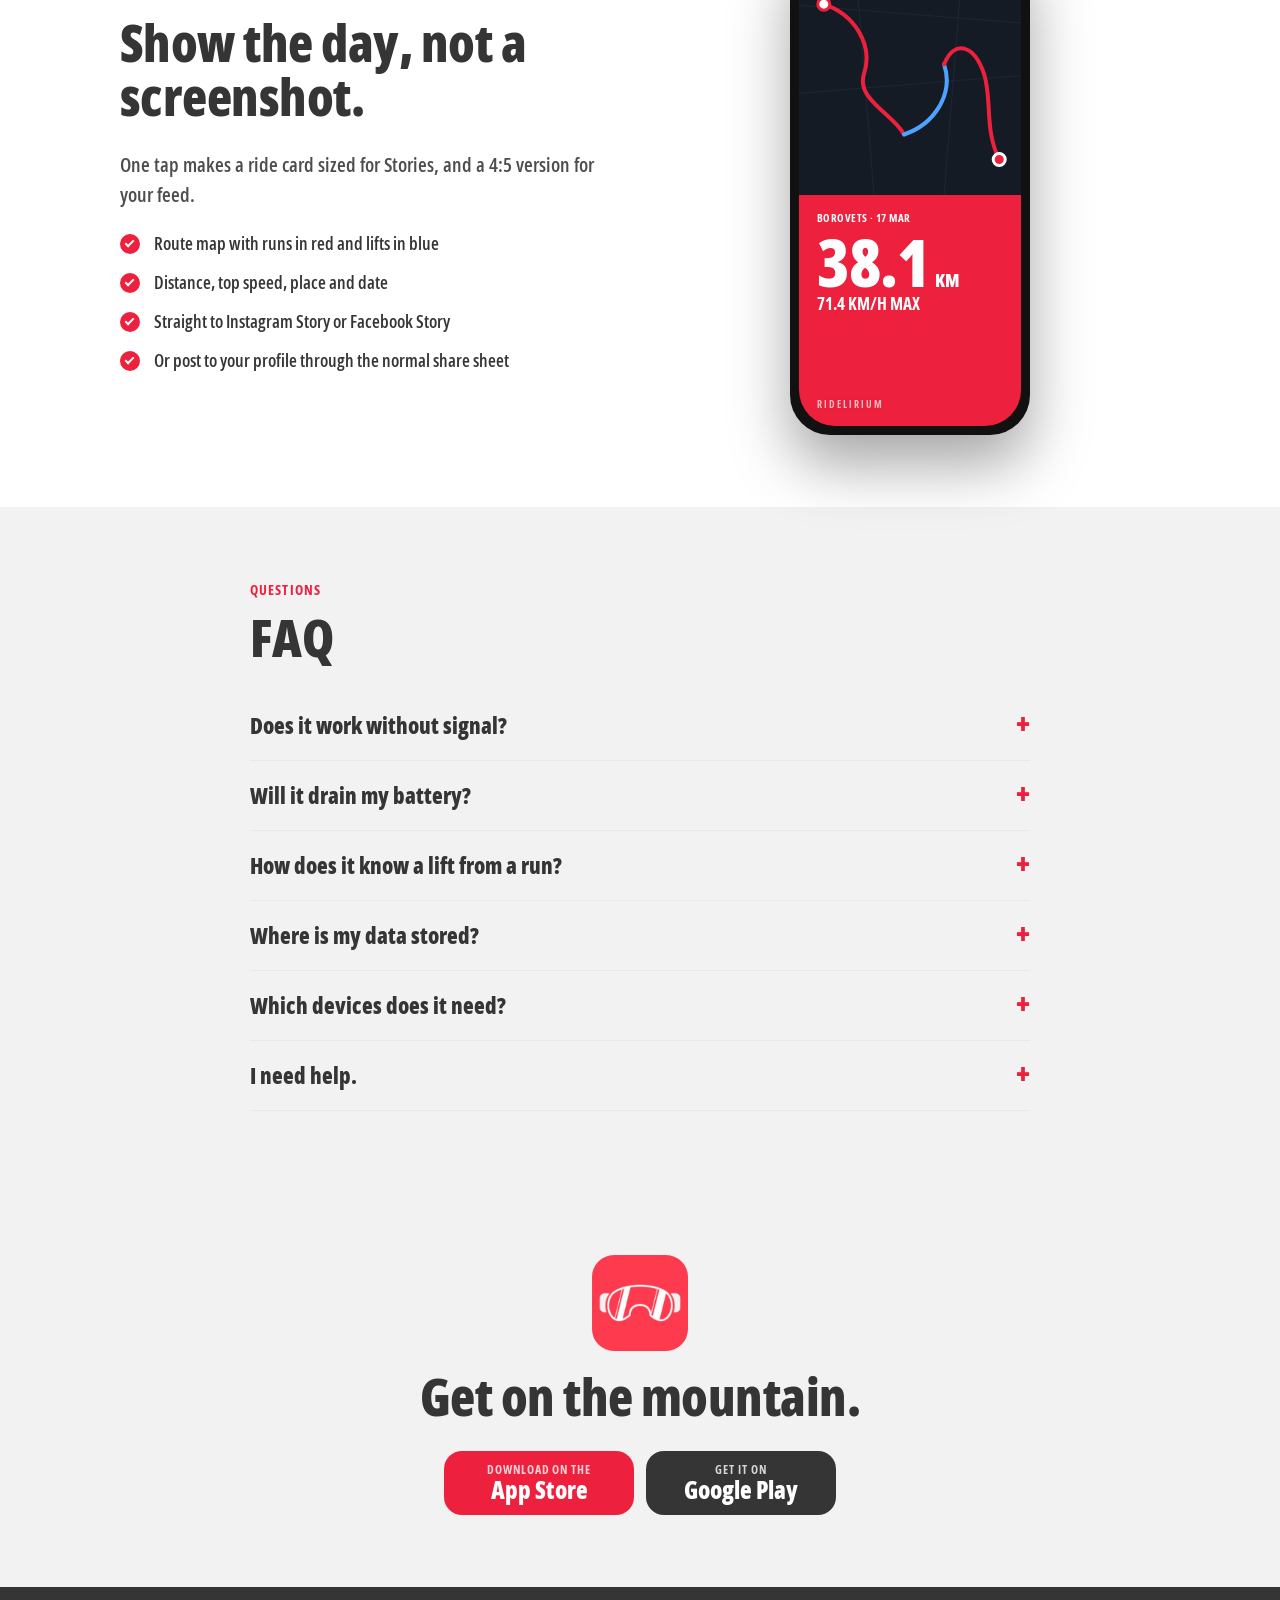
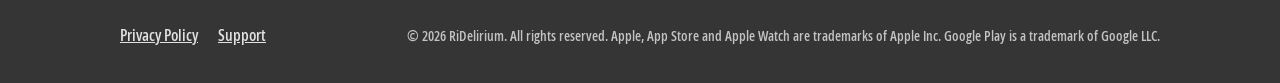
==== commit e1263c4c: "Add in-app Ride Together data deletion and update privacy pages - Delete my Ride Together data in Se" ====
--- a/RiDelirium-Web/index.html
+++ b/RiDelirium-Web/index.html
@@ -27,7 +27,7 @@
   </div>
 </header>
 
-<!-- TODO before publishing: replace APP_STORE_URL_HERE and GOOGLE_PLAY_URL_HERE (they appear twice each) and the owner name in the footer. -->
+<!-- TODO before publishing: replace APP_STORE_URL_HERE and GOOGLE_PLAY_URL_HERE (they appear twice each). -->
 <main id="main">
 <section class="hero" style="padding:0">
   <div class="wrap">
@@ -78,7 +78,7 @@
       <div class="card"><div class="ico">◎</div><h3>Ride Together</h3><p>Join friends with a QR code or an invite link and see your crew on the map while you ride, with speed or when they stopped. Tap a rider to send “Wait for me”. Works across iPhone and Android.</p></div>
       <div class="card"><div class="ico">⇩</div><h3>Your data, exportable</h3><p>Export any ride as a CSV file with time, position, altitude and speed. Rides are stored on your phone.</p></div>
     </div>
-    <p class="sub" style="margin-top:28px;font-size:17px"><strong>iPhone only:</strong> Apple Watch companion with live heart rate, Live Activity on the lock screen, Apple Health downhill distance, joining nearby friends without a code, and written ride insights from on-device AI (iOS 26 or later on Apple Intelligence iPhones; your data stays on the phone).</p>
+    <p class="sub" style="margin-top:28px;font-size:17px"><strong>iPhone only:</strong> Apple Watch companion with live heart rate, Live Activity on the lock screen, Apple Health downhill distance and written ride insights from on-device AI (iOS 26 or later on Apple Intelligence iPhones; your data stays on the phone).</p>
   </div>
 </section>
 
@@ -251,7 +251,7 @@
     <div>
       <a href="privacy.html">Privacy Policy</a><a href="support.html">Support</a>
     </div>
-    <small>© <span id="year">2026</span> YOUR NAME OR COMPANY. All rights reserved. Apple, App Store and Apple Watch are trademarks of Apple Inc. Google Play is a trademark of Google LLC.</small>
+    <small>© <span id="year">2026</span> RiDelirium. All rights reserved. Apple, App Store and Apple Watch are trademarks of Apple Inc. Google Play is a trademark of Google LLC.</small>
   </div>
 </footer>
 <script>document.getElementById("year").textContent = new Date().getFullYear();</script>
--- a/RiDelirium-Web/css/style.css
+++ b/RiDelirium-Web/css/style.css
@@ -163,7 +163,7 @@
 .m-tab { flex: 1; height: 30px; border-radius: 13px; display: grid; place-items: center; opacity: .8; }
 .m-tab.on { background: rgba(0,0,0,.2); opacity: 1; }
 .m-gear { position: absolute; right: 8px; bottom: 12px; width: 40px; height: 40px; border-radius: 50%; background: var(--red); display: grid; place-items: center; box-shadow: 0 5px 12px rgba(0,0,0,.3); }
-.m-gear i { width: 14px; height: 14px; border-radius: 50%; border: 3.5px dotted #fff; display: block; }
+.m-gear i { width: 26px; height: 26px; display: block; background: url("data:image/svg+xml,%3Csvg xmlns=%22http://www.w3.org/2000/svg%22 width=%22100%22 height=%22100%22 viewBox=%220 0 100 100%22%3E%3Cpath fill-rule=%22evenodd%22 fill=%22%23fff%22 d=%22M50.00 8.00 L55.26 8.33 L58.99 2.85 L70.44 6.57 L70.23 13.20 L74.69 16.02 L78.75 19.38 L84.99 17.14 L92.06 26.88 L88.00 32.12 L89.94 37.02 L91.26 42.13 L97.62 43.98 L97.62 56.02 L91.26 57.87 L89.94 62.98 L88.00 67.88 L92.06 73.12 L84.99 82.86 L78.75 80.62 L74.69 83.98 L70.23 86.80 L70.44 93.43 L58.99 97.15 L55.26 91.67 L50.00 92.00 L44.74 91.67 L41.01 97.15 L29.56 93.43 L29.77 86.80 L25.31 83.98 L21.25 80.62 L15.01 82.86 L7.94 73.12 L12.00 67.88 L10.06 62.98 L8.74 57.87 L2.38 56.02 L2.38 43.98 L8.74 42.13 L10.06 37.02 L12.00 32.12 L7.94 26.88 L15.01 17.14 L21.25 19.38 L25.31 16.02 L29.77 13.20 L29.56 6.57 L41.01 2.85 L44.74 8.33Z M88.00 50.00 A38 38 0 1 0 12.00 50.00 A38 38 0 1 0 88.00 50.00Z%22/%3E%3Cg transform=%22translate%2820 20%29 scale%282.5%29%22 fill=%22none%22 stroke=%22%23fff%22 stroke-width=%222.4%22 stroke-linecap=%22round%22 stroke-linejoin=%22round%22%3E%3Ccircle cx=%2212.5%22 cy=%224%22 r=%222.3%22 fill=%22%23fff%22 stroke=%22none%22%3E%3C/circle%3E%3Cpath d=%22M12.3 7.5v4.6%22%3E%3C/path%3E%3Cpath d=%22M6.8 9.6l5.5-.6 5.4-1.4%22%3E%3C/path%3E%3Cpath d=%22M12.3 12.1 9.2 14.6l-.6 3.6M12.3 12.1l3.1 2 .5 3.3%22%3E%3C/path%3E%3Cpath d=%22M3 19.6 21 16.6%22 stroke-width=%222.8%22%3E%3C/path%3E%3C/g%3E%3C/svg%3E") center / contain no-repeat; }
 .m-crew { position: absolute; top: 38px; left: 10px; right: 10px; height: 36px; background: #fff; border-radius: 99px; display: flex; align-items: center; gap: 8px; padding: 0 12px 0 5px; box-shadow: 0 5px 14px rgba(0,0,0,.35); }
 .m-crew .av { display: flex; }
 .m-crew .av i { width: 24px; height: 24px; border-radius: 50%; border: 2px solid #fff; margin-left: -8px; display: block; }
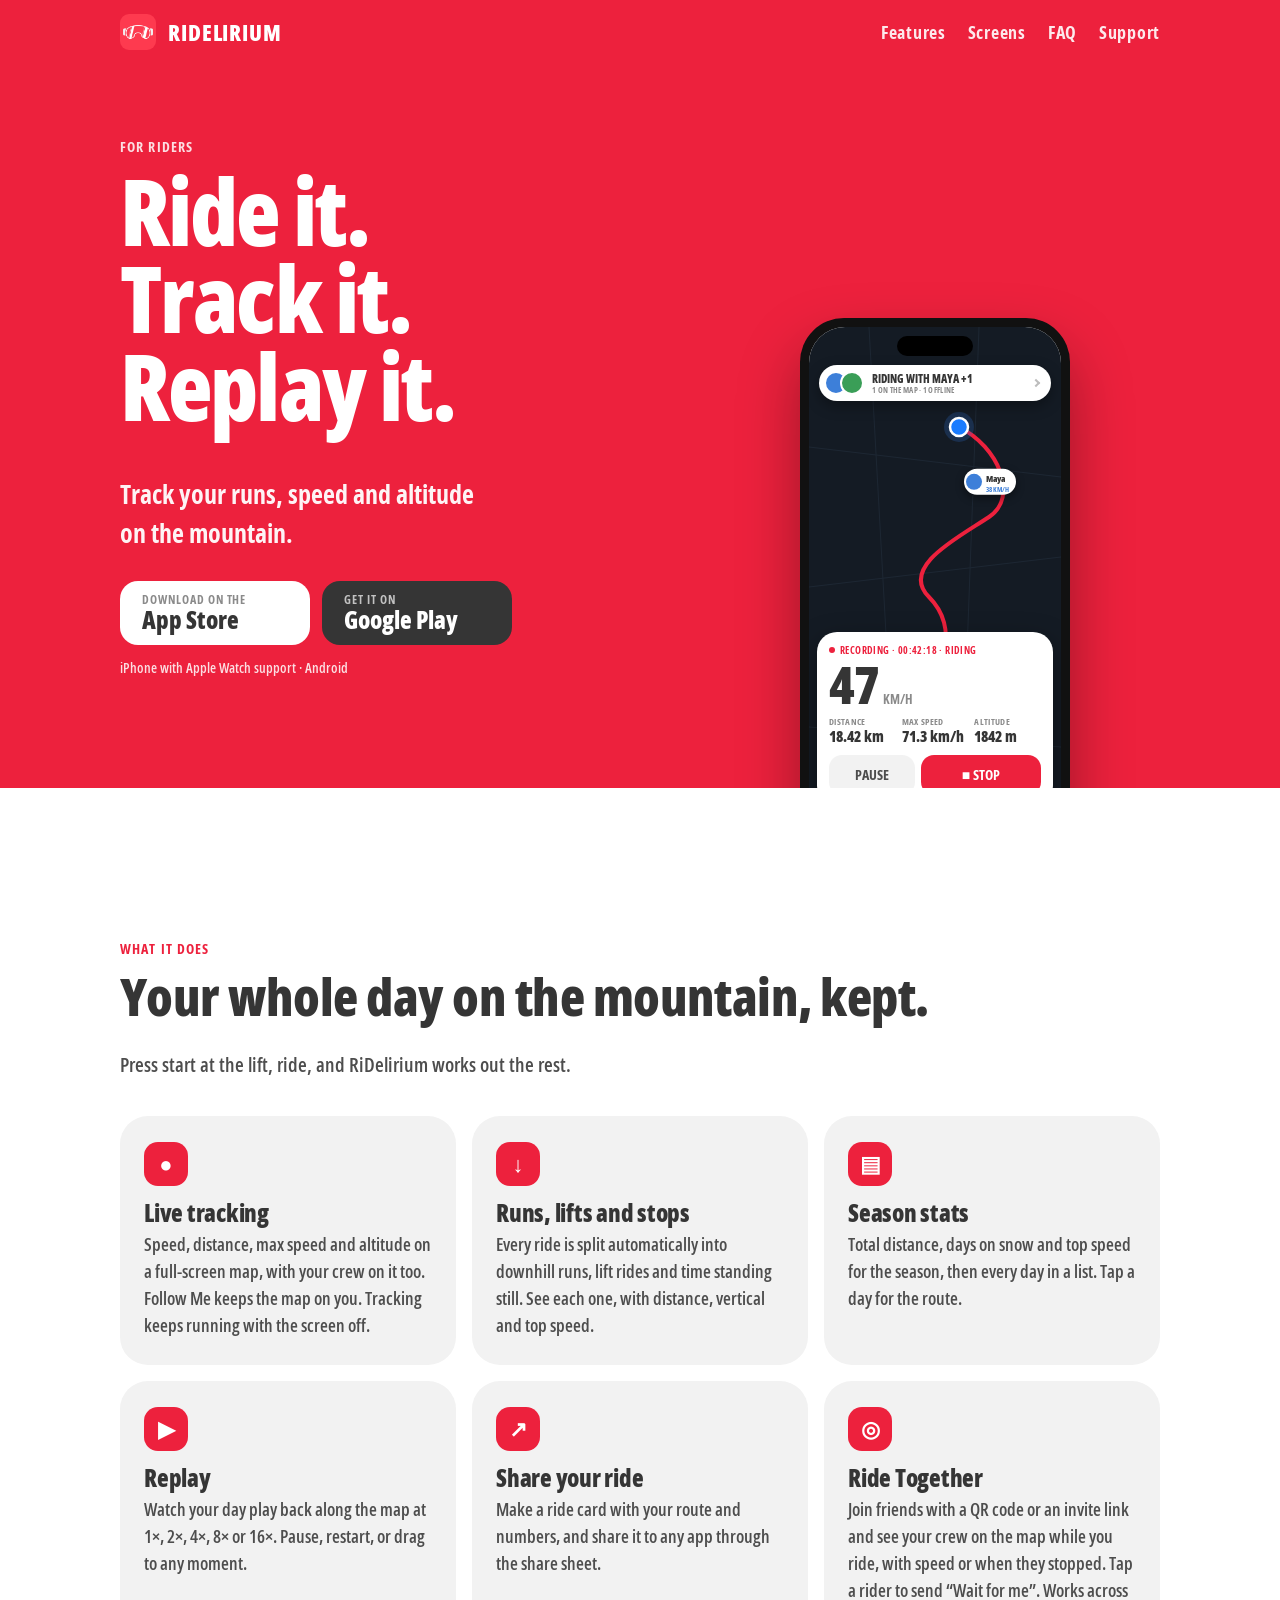
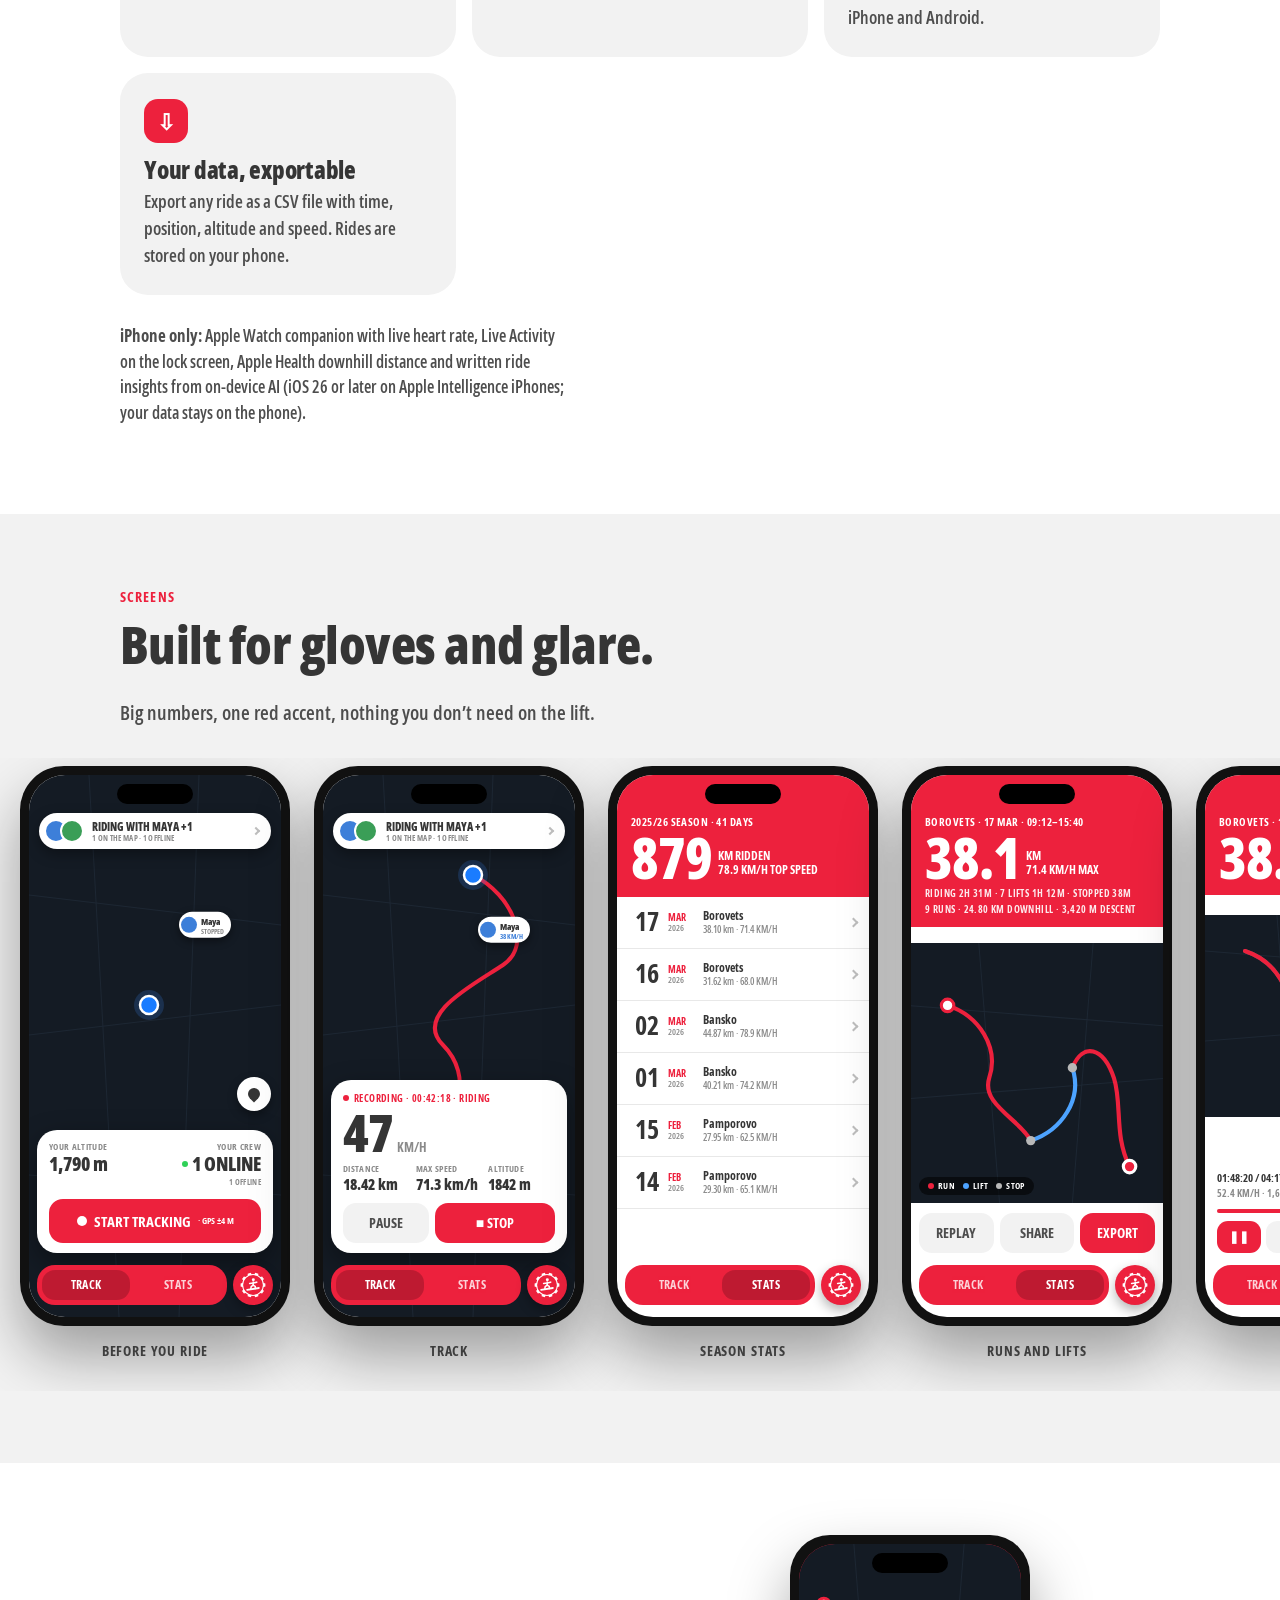
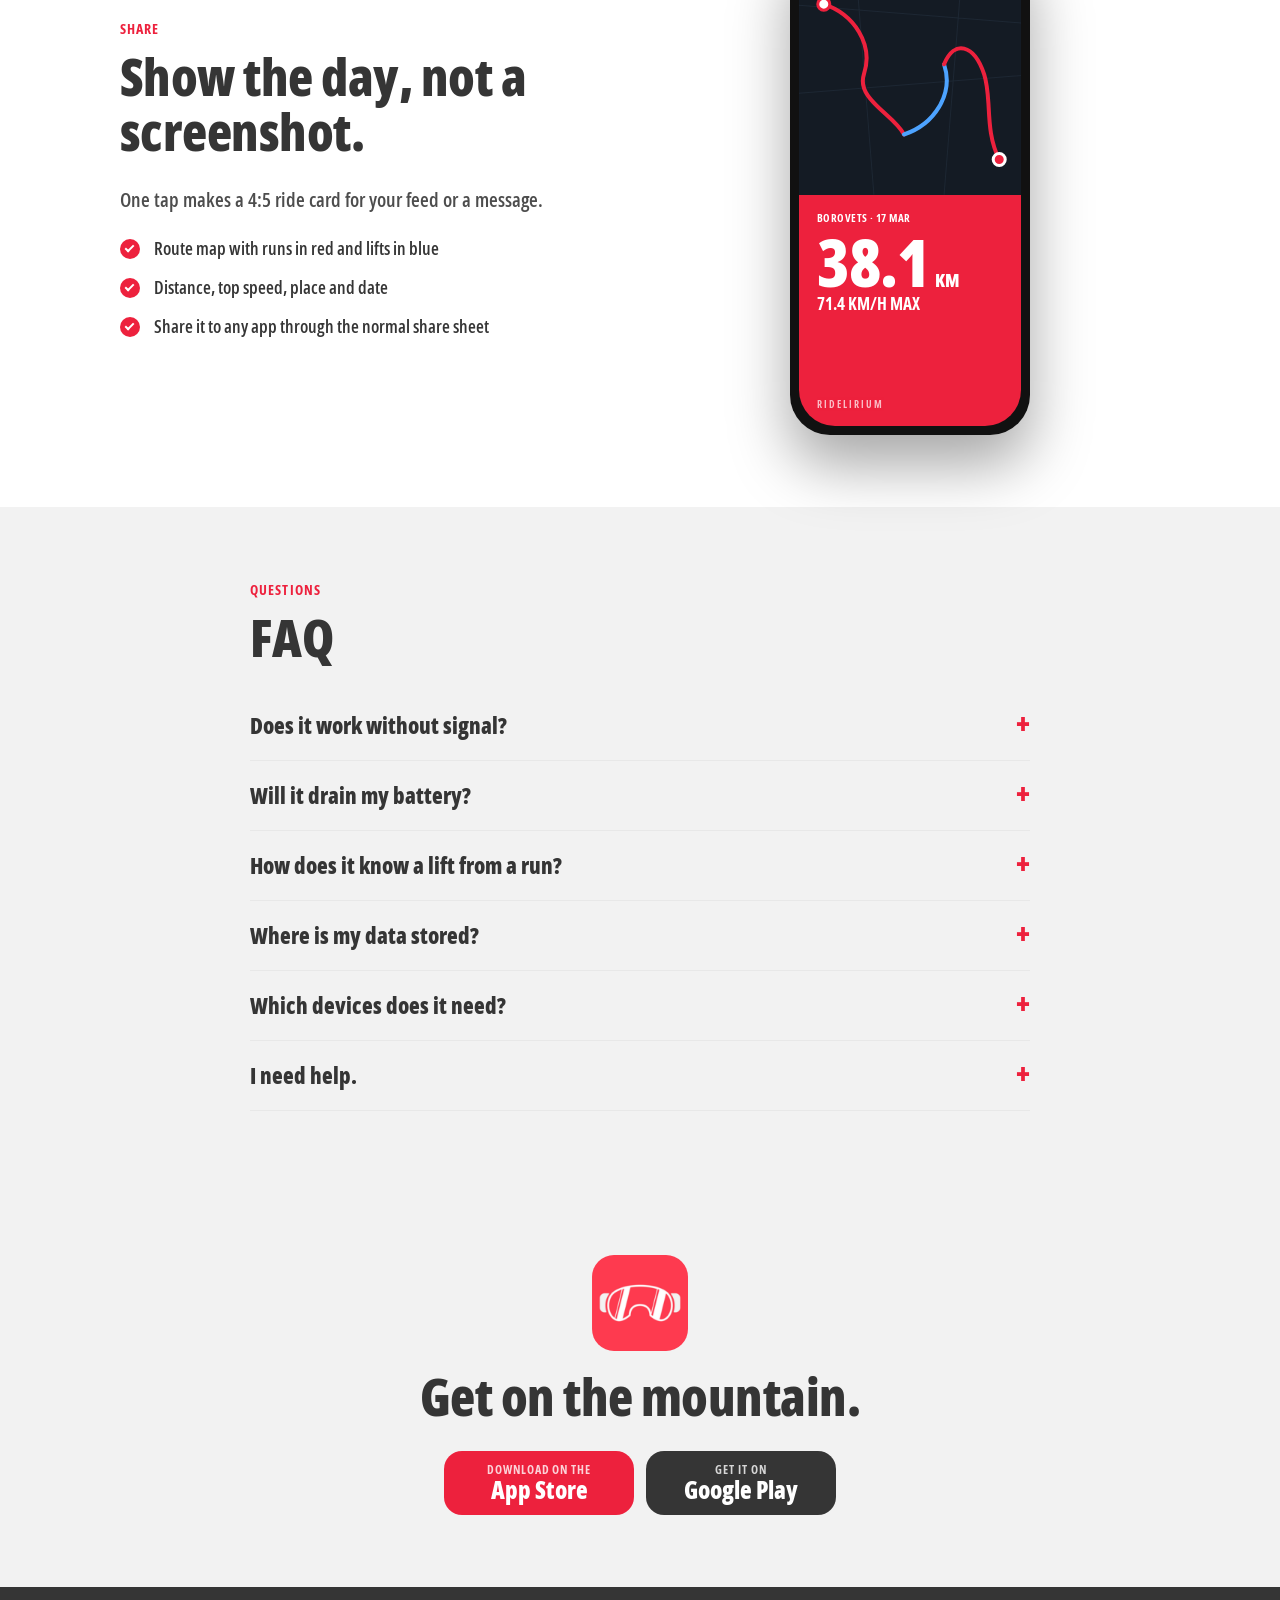
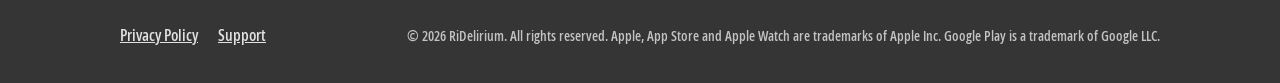
==== commit d51f7f12: "Add stay reminders, crew expiry sweeper and Android release signing - Add StayReminder on iOS and An" ====
--- a/RiDelirium-Web/index.html
+++ b/RiDelirium-Web/index.html
@@ -27,7 +27,7 @@
   </div>
 </header>
 
-<!-- TODO before publishing: replace APP_STORE_URL_HERE and GOOGLE_PLAY_URL_HERE (they appear twice each). -->
+<!-- TODO before publishing: replace GOOGLE_PLAY_URL_HERE (it appears twice). -->
 <main id="main">
 <section class="hero" style="padding:0">
   <div class="wrap">
@@ -36,7 +36,7 @@
       <h1>Ride it.<br>Track it.<br>Replay it.</h1>
       <p class="lead">Track your runs, speed and altitude on the mountain.</p>
       <div class="stores">
-        <a class="store" href="APP_STORE_URL_HERE"><small>Download on the</small><strong>App Store</strong></a>
+        <a class="store" href="https://apps.apple.com/us/app/ridelirium/id1080784776"><small>Download on the</small><strong>App Store</strong></a>
         <a class="store dark" href="GOOGLE_PLAY_URL_HERE"><small>Get it on</small><strong>Google Play</strong></a>
       </div>
       <p class="note-soon">iPhone with Apple Watch support · Android</p>
@@ -74,7 +74,7 @@
       <div class="card"><div class="ico">↓</div><h3>Runs, lifts and stops</h3><p>Every ride is split automatically into downhill runs, lift rides and time standing still. See each one, with distance, vertical and top speed.</p></div>
       <div class="card"><div class="ico">▤</div><h3>Season stats</h3><p>Total distance, days on snow and top speed for the season, then every day in a list. Tap a day for the route.</p></div>
       <div class="card"><div class="ico">▶</div><h3>Replay</h3><p>Watch your day play back along the map at 1×, 2×, 4×, 8× or 16×. Pause, restart, or drag to any moment.</p></div>
-      <div class="card"><div class="ico">↗</div><h3>Share your ride</h3><p>Make a ride card with your route and numbers. Post it to your Instagram or Facebook Story, or to your profile through the share sheet.</p></div>
+      <div class="card"><div class="ico">↗</div><h3>Share your ride</h3><p>Make a ride card with your route and numbers, and share it to any app through the share sheet.</p></div>
       <div class="card"><div class="ico">◎</div><h3>Ride Together</h3><p>Join friends with a QR code or an invite link and see your crew on the map while you ride, with speed or when they stopped. Tap a rider to send “Wait for me”. Works across iPhone and Android.</p></div>
       <div class="card"><div class="ico">⇩</div><h3>Your data, exportable</h3><p>Export any ride as a CSV file with time, position, altitude and speed. Rides are stored on your phone.</p></div>
     </div>
@@ -192,12 +192,11 @@
     <div>
       <div class="kicker">Share</div>
       <h2>Show the day, not a screenshot.</h2>
-      <p class="sub">One tap makes a ride card sized for Stories, and a 4:5 version for your feed.</p>
+      <p class="sub">One tap makes a 4:5 ride card for your feed or a message.</p>
       <ul class="checks">
         <li>Route map with runs in red and lifts in blue</li>
         <li>Distance, top speed, place and date</li>
-        <li>Straight to Instagram Story or Facebook Story</li>
-        <li>Or post to your profile through the normal share sheet</li>
+        <li>Share it to any app through the normal share sheet</li>
       </ul>
     </div>
     <div class="split-media"><div class="phone sm" role="img" aria-label="A shareable ride card: route map on top, distance and top speed on a red panel">
@@ -240,7 +239,7 @@
     <img src="assets/icon-512.png" alt="RiDelirium app icon" width="96" height="96" style="margin:0 auto 18px;border-radius:22px">
     <h2>Get on the mountain.</h2>
     <div class="stores">
-        <a class="store" href="APP_STORE_URL_HERE"><small>Download on the</small><strong>App Store</strong></a>
+        <a class="store" href="https://apps.apple.com/us/app/ridelirium/id1080784776"><small>Download on the</small><strong>App Store</strong></a>
         <a class="store dark" href="GOOGLE_PLAY_URL_HERE"><small>Get it on</small><strong>Google Play</strong></a>
       </div>
   </div>
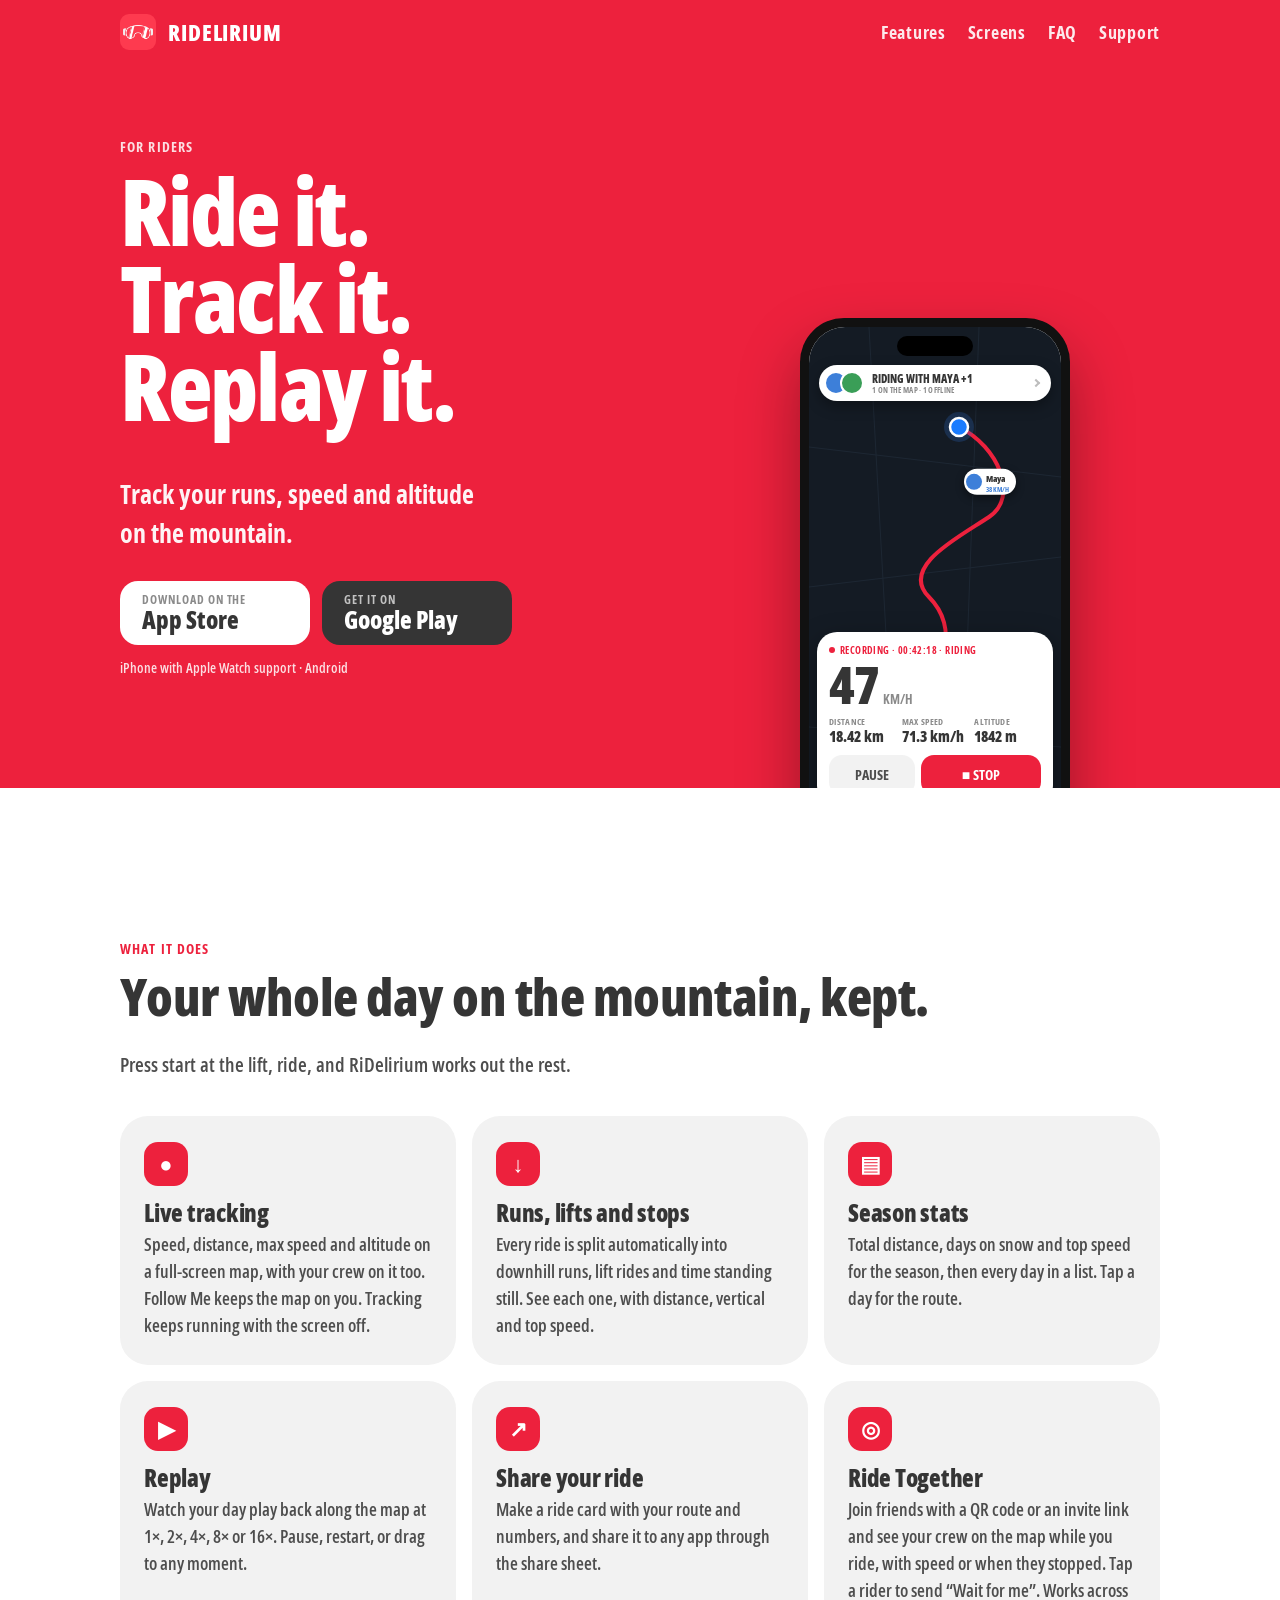
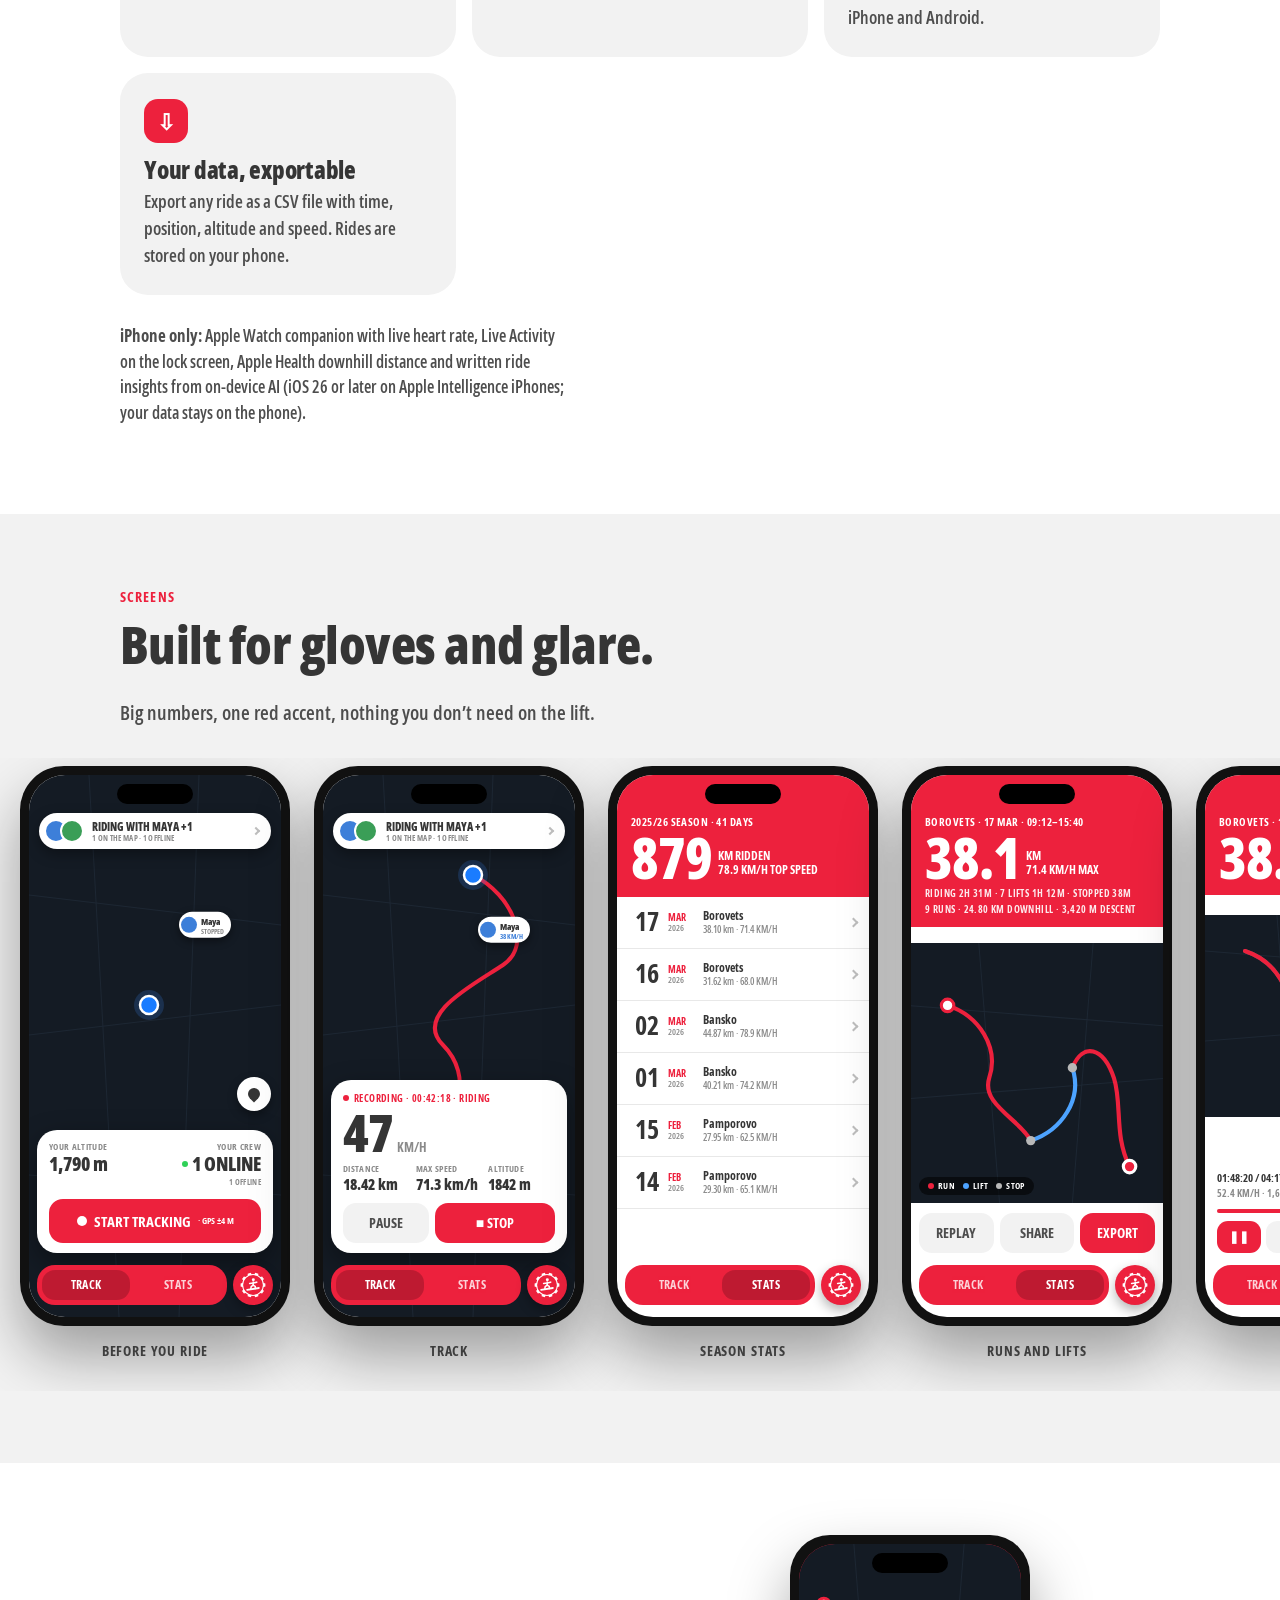
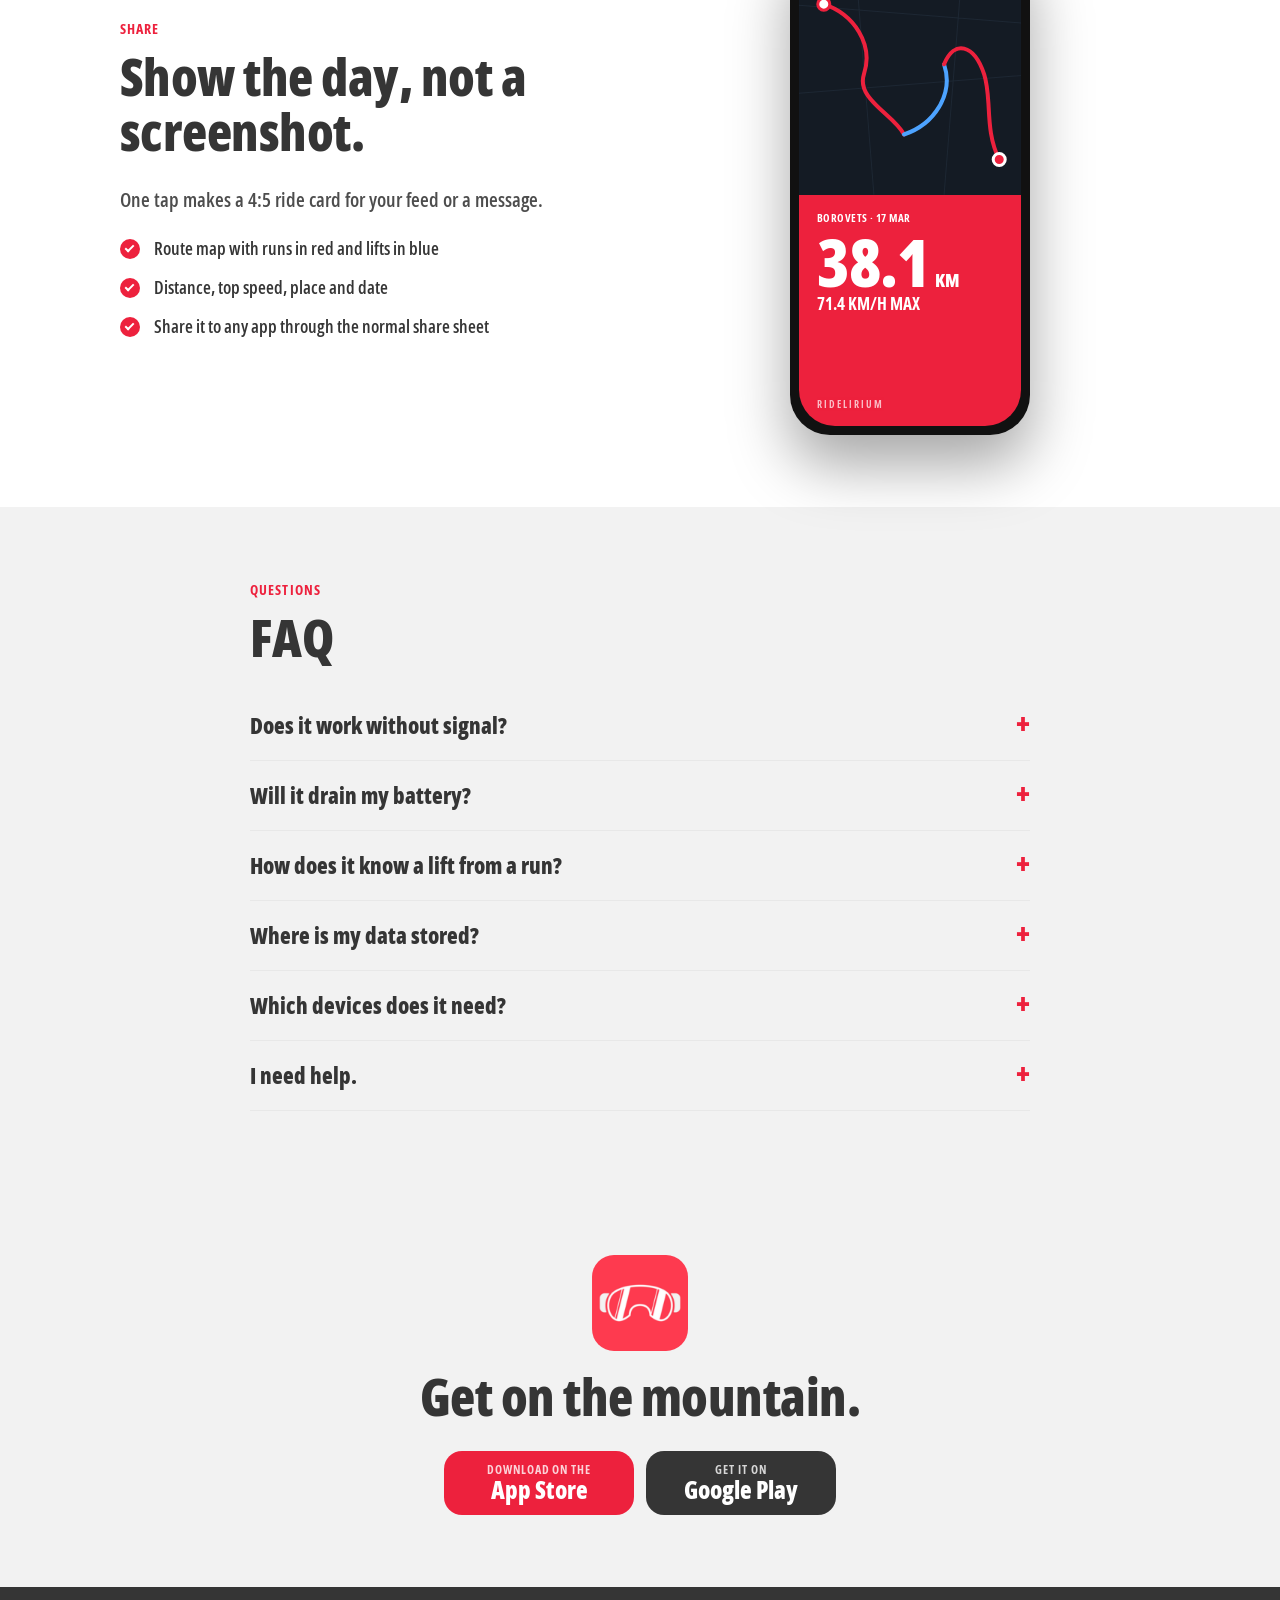
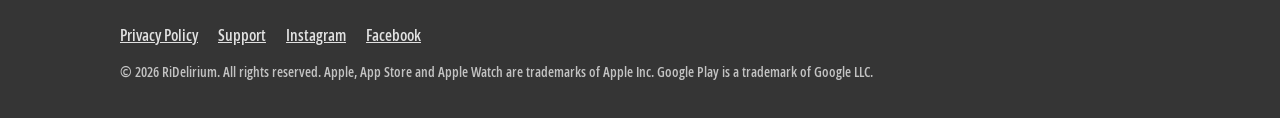
==== commit 1bf74b22: "Add social links and a sport-aware settings label - Link Instagram and Facebook in the web footers a" ====
--- a/RiDelirium-Web/index.html
+++ b/RiDelirium-Web/index.html
@@ -27,7 +27,6 @@
   </div>
 </header>
 
-<!-- TODO before publishing: replace GOOGLE_PLAY_URL_HERE (it appears twice). -->
 <main id="main">
 <section class="hero" style="padding:0">
   <div class="wrap">
@@ -37,7 +36,7 @@
       <p class="lead">Track your runs, speed and altitude on the mountain.</p>
       <div class="stores">
         <a class="store" href="https://apps.apple.com/us/app/ridelirium/id1080784776"><small>Download on the</small><strong>App Store</strong></a>
-        <a class="store dark" href="GOOGLE_PLAY_URL_HERE"><small>Get it on</small><strong>Google Play</strong></a>
+        <a class="store dark" href="https://play.google.com/store/apps/details?id=com.bgdeveloper.ridelirium"><small>Get it on</small><strong>Google Play</strong></a>
       </div>
       <p class="note-soon">iPhone with Apple Watch support · Android</p>
     </div>
@@ -240,7 +239,7 @@
     <h2>Get on the mountain.</h2>
     <div class="stores">
         <a class="store" href="https://apps.apple.com/us/app/ridelirium/id1080784776"><small>Download on the</small><strong>App Store</strong></a>
-        <a class="store dark" href="GOOGLE_PLAY_URL_HERE"><small>Get it on</small><strong>Google Play</strong></a>
+        <a class="store dark" href="https://play.google.com/store/apps/details?id=com.bgdeveloper.ridelirium"><small>Get it on</small><strong>Google Play</strong></a>
       </div>
   </div>
 </section>
@@ -248,7 +247,7 @@
 <footer class="site-footer">
   <div class="wrap">
     <div>
-      <a href="privacy.html">Privacy Policy</a><a href="support.html">Support</a>
+      <a href="privacy.html">Privacy Policy</a><a href="support.html">Support</a><a href="https://www.instagram.com/ridelirium.app/" rel="me noopener">Instagram</a><a href="https://www.facebook.com/profile.php?id=61596767940656" rel="me noopener">Facebook</a>
     </div>
     <small>© <span id="year">2026</span> RiDelirium. All rights reserved. Apple, App Store and Apple Watch are trademarks of Apple Inc. Google Play is a trademark of Google LLC.</small>
   </div>
--- a/RiDelirium-Web/css/style.css
+++ b/RiDelirium-Web/css/style.css
@@ -115,7 +115,8 @@
 /* ---------- Footer ---------- */
 .site-footer { background: var(--charcoal); color: #fff; padding: 36px 0; font-size: 16px; }
 .site-footer .wrap { display: flex; flex-wrap: wrap; gap: 14px 28px; justify-content: space-between; align-items: center; }
-.site-footer a { color: #fff; opacity: .85; margin-right: 20px; }
+.site-footer .wrap > div { display: flex; flex-wrap: wrap; gap: 8px 20px; }
+.site-footer a { color: #fff; opacity: .85; }
 .site-footer small { opacity: .7; font-size: 14px; }
 
 /* ---------- Document pages (privacy, support) ---------- */
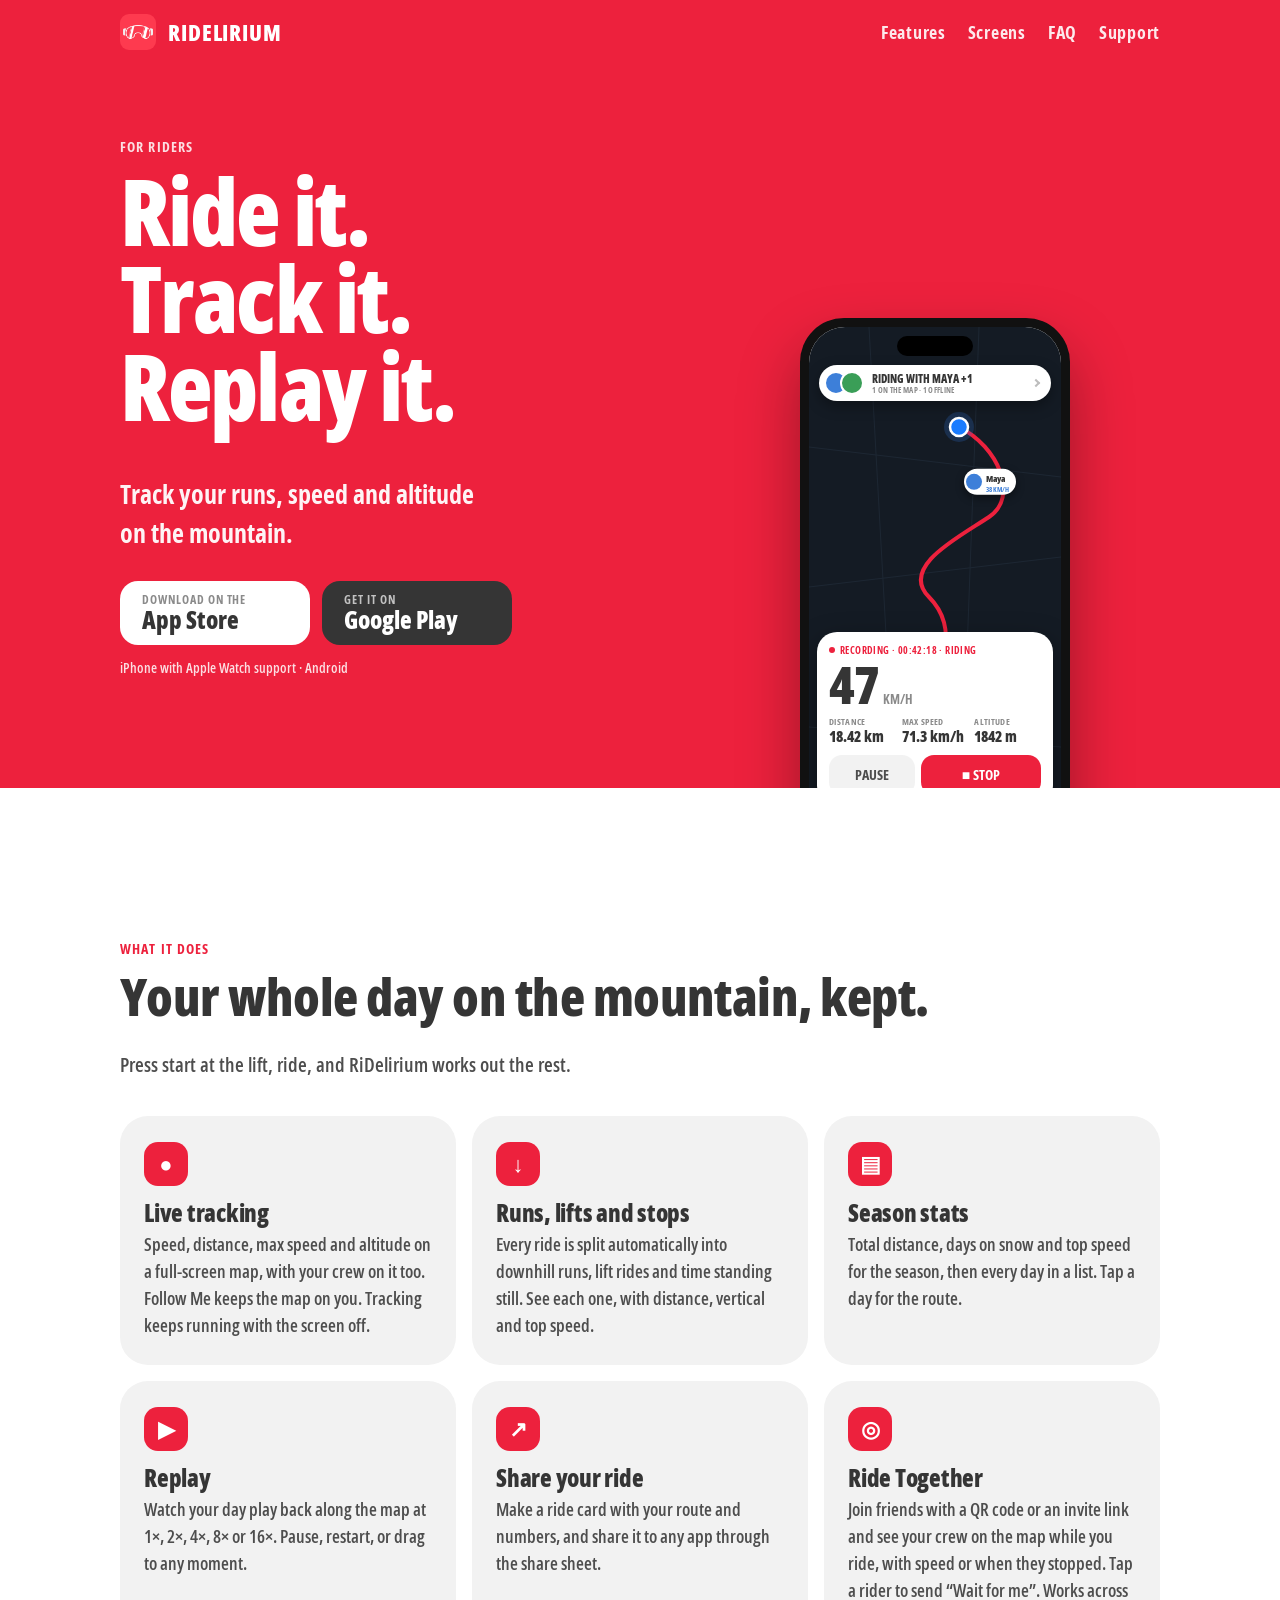
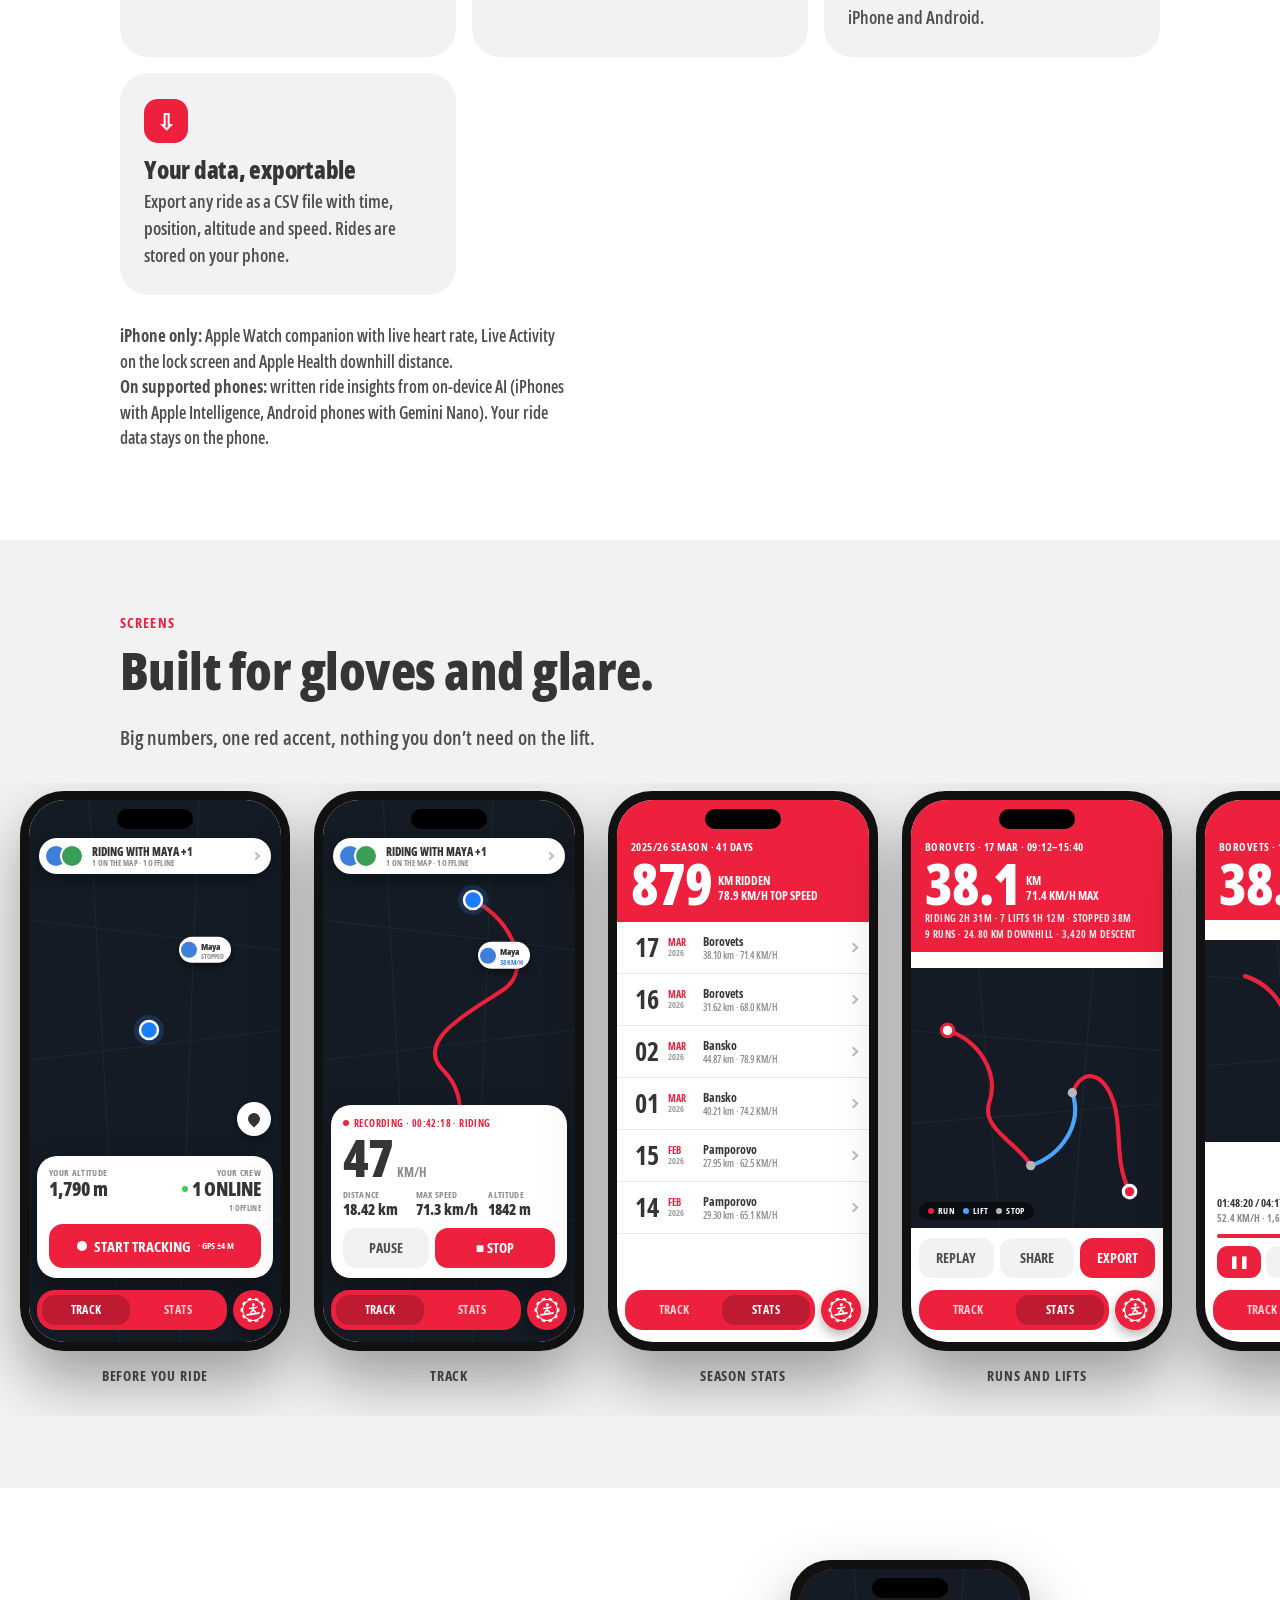
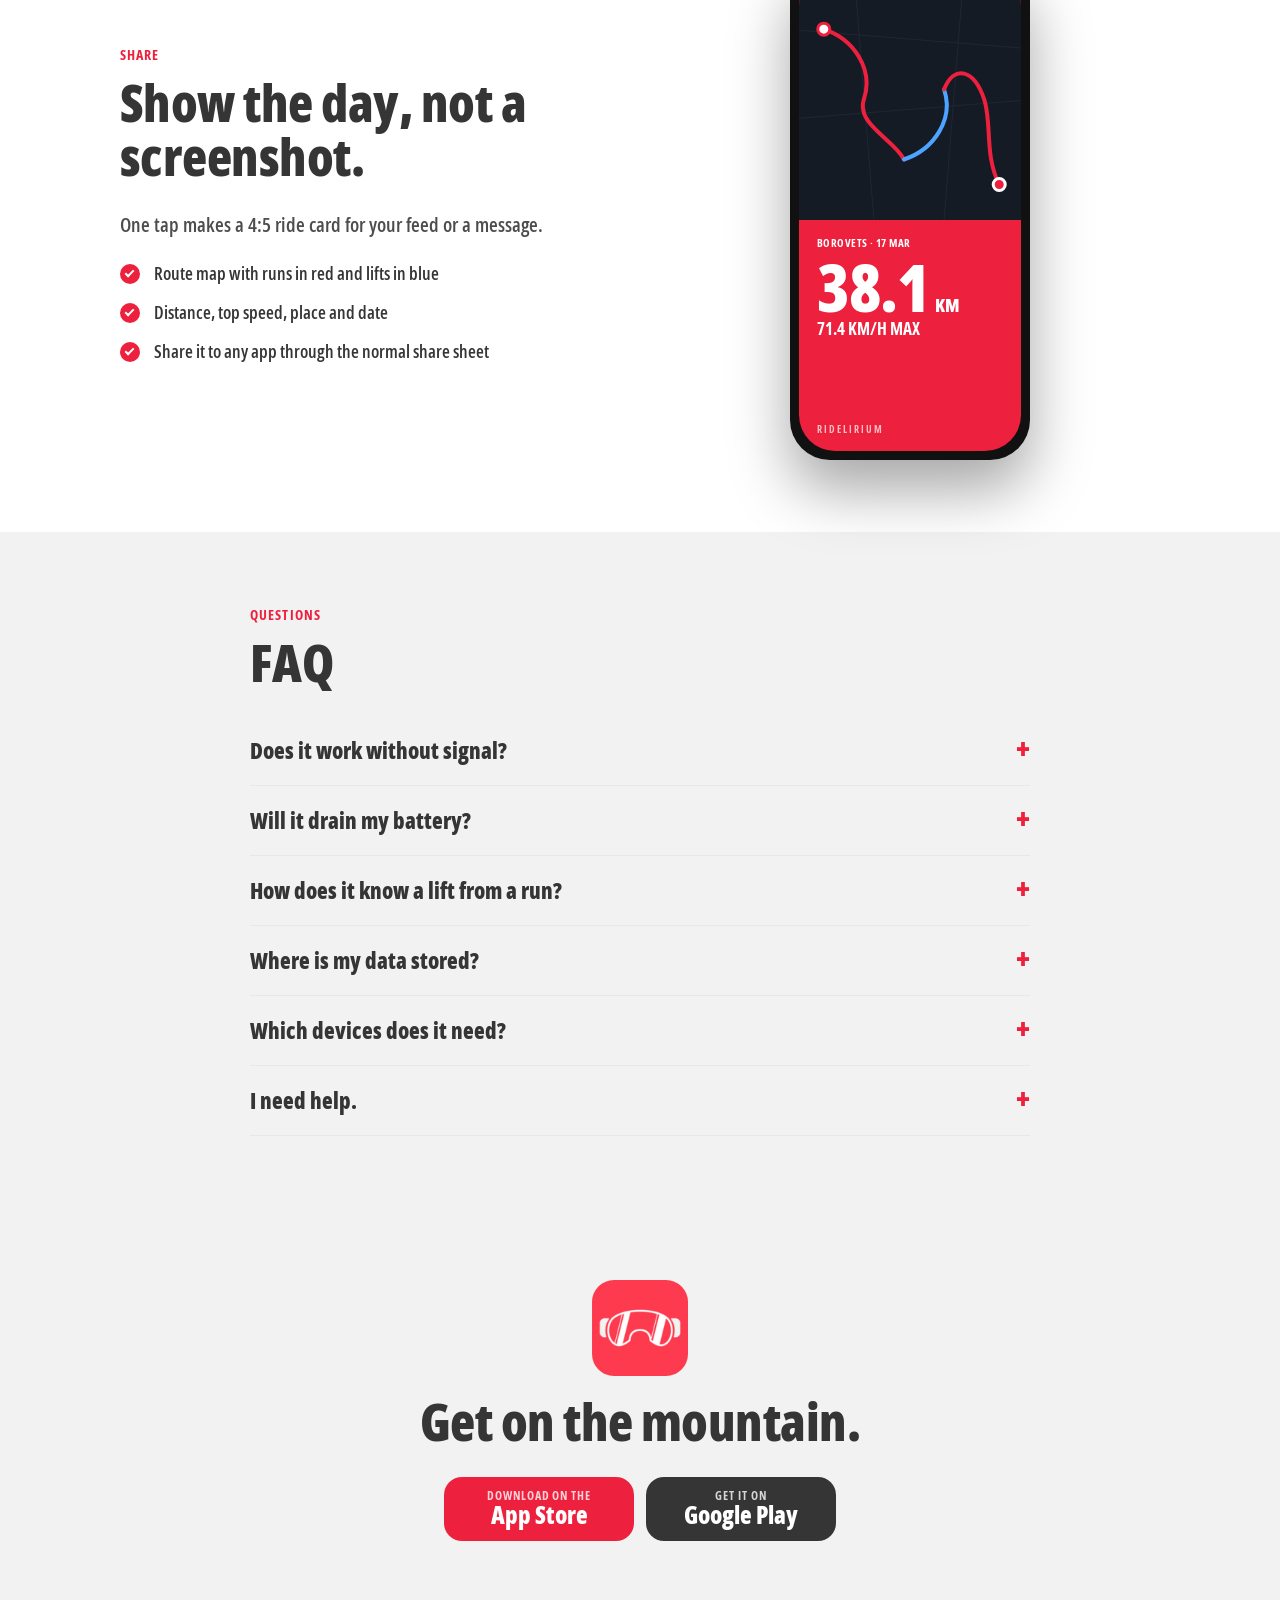
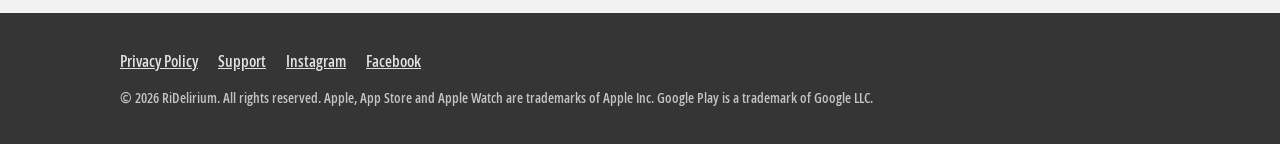
==== commit 04841699: "Correct device requirements and AI insights on the website iPhone needs iOS 26 and Android 7.0. Insi" ====
--- a/RiDelirium-Web/index.html
+++ b/RiDelirium-Web/index.html
@@ -77,7 +77,7 @@
       <div class="card"><div class="ico">◎</div><h3>Ride Together</h3><p>Join friends with a QR code or an invite link and see your crew on the map while you ride, with speed or when they stopped. Tap a rider to send “Wait for me”. Works across iPhone and Android.</p></div>
       <div class="card"><div class="ico">⇩</div><h3>Your data, exportable</h3><p>Export any ride as a CSV file with time, position, altitude and speed. Rides are stored on your phone.</p></div>
     </div>
-    <p class="sub" style="margin-top:28px;font-size:17px"><strong>iPhone only:</strong> Apple Watch companion with live heart rate, Live Activity on the lock screen, Apple Health downhill distance and written ride insights from on-device AI (iOS 26 or later on Apple Intelligence iPhones; your data stays on the phone).</p>
+    <p class="sub" style="margin-top:28px;font-size:17px"><strong>iPhone only:</strong> Apple Watch companion with live heart rate, Live Activity on the lock screen and Apple Health downhill distance.<br><strong>On supported phones:</strong> written ride insights from on-device AI (iPhones with Apple Intelligence, Android phones with Gemini Nano). Your ride data stays on the phone.</p>
   </div>
 </section>
 
@@ -228,7 +228,7 @@
     <details><summary>Will it drain my battery?</summary><p>GPS tracking uses power, more so in the cold. For a full day, start with a charged phone, keep it in an inner pocket, and use low power mode if you like. Tracking only runs while you are recording a ride.</p></details>
     <details><summary>How does it know a lift from a run?</summary><p>It looks at your altitude and speed. Going down at speed is a run, going up is a lift, and barely moving is a stop. A quick pause or a flat stretch doesn’t split a run in two. Very short or tiny segments are folded into their neighbours.</p></details>
     <details><summary>Where is my data stored?</summary><p>Your rides are stored on your phone. See the <a href="privacy.html">Privacy Policy</a> for exactly what is collected, what leaves your device, and how to delete it.</p></details>
-    <details><summary>Which devices does it need?</summary><p>iPhone with iOS 17 or later (Apple Watch is optional), or an Android phone with Android 12 or later.</p></details>
+    <details><summary>Which devices does it need?</summary><p>iPhone with iOS 26 or later (Apple Watch is optional), or an Android phone with Android 7.0 or later and Google Play services.</p></details>
     <details><summary>I need help.</summary><p>Visit the <a href="support.html">Support page</a>.</p></details>
   </div>
 </section>
